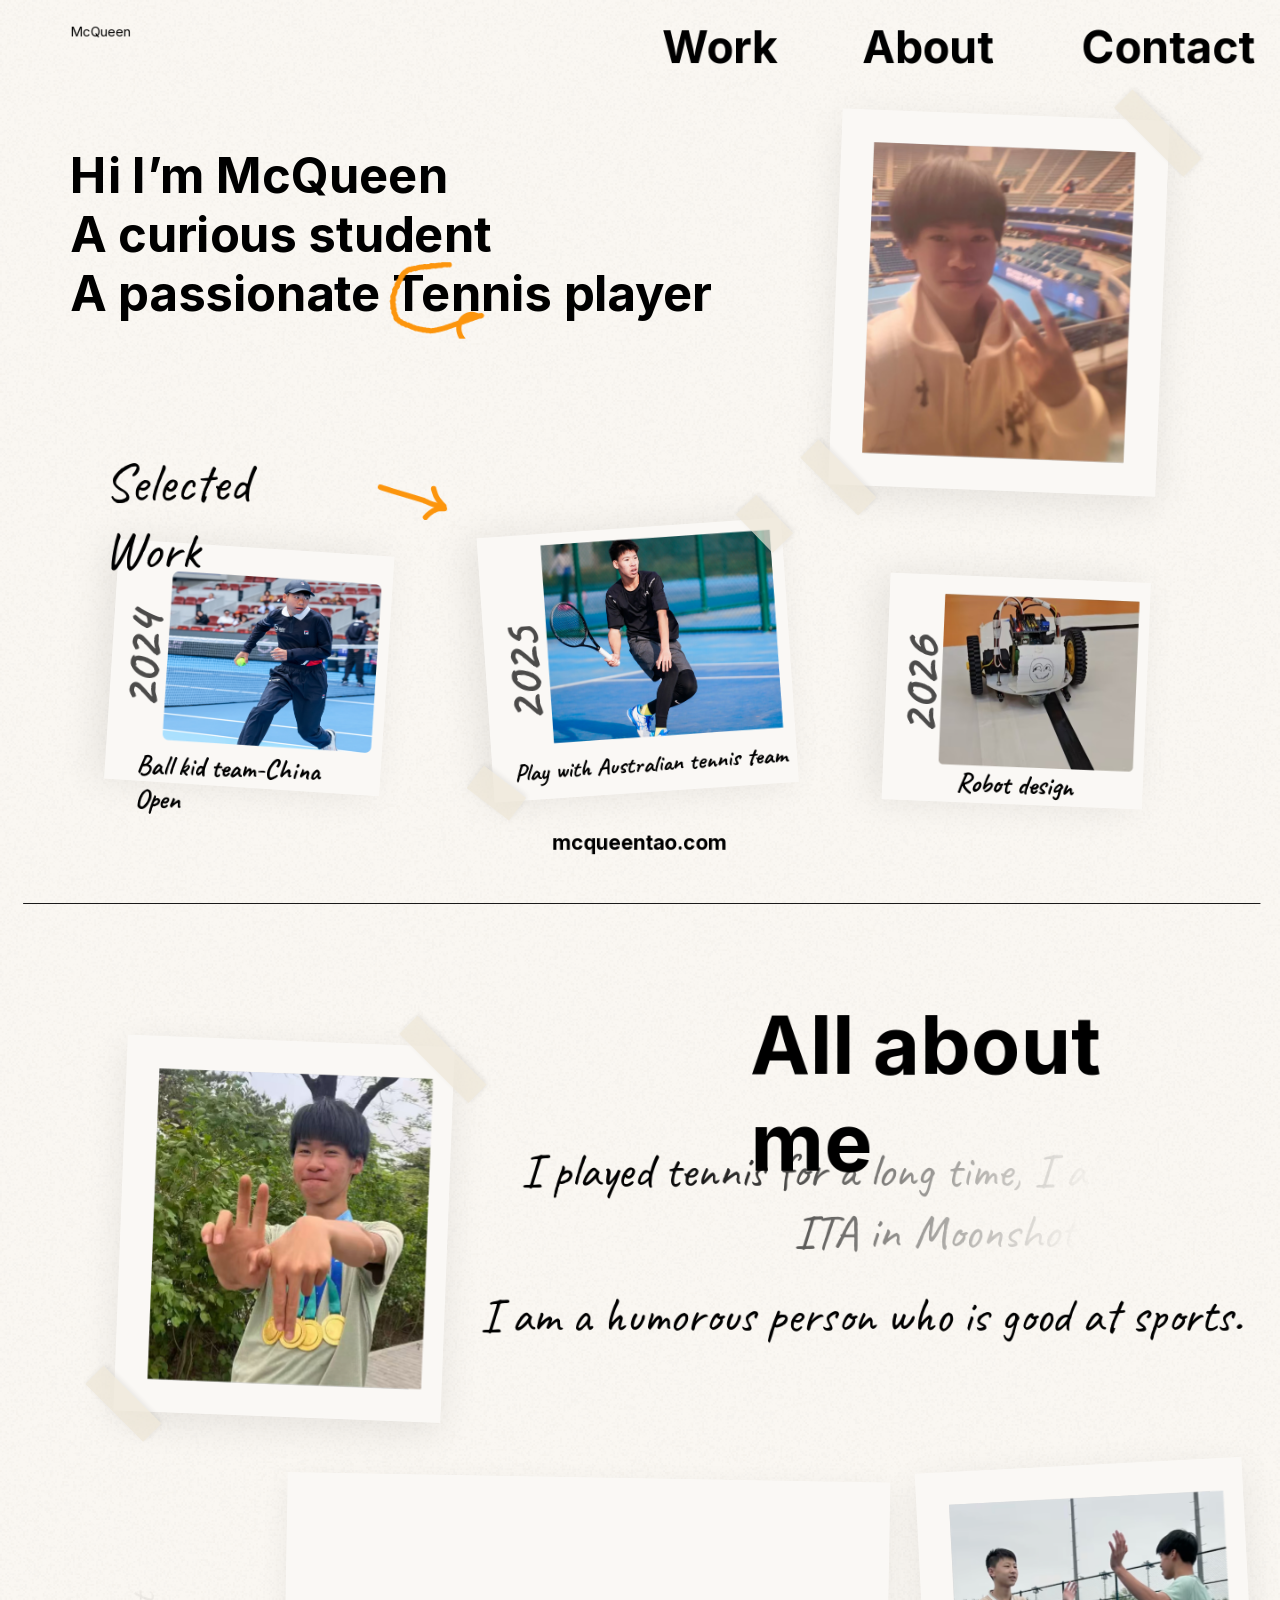
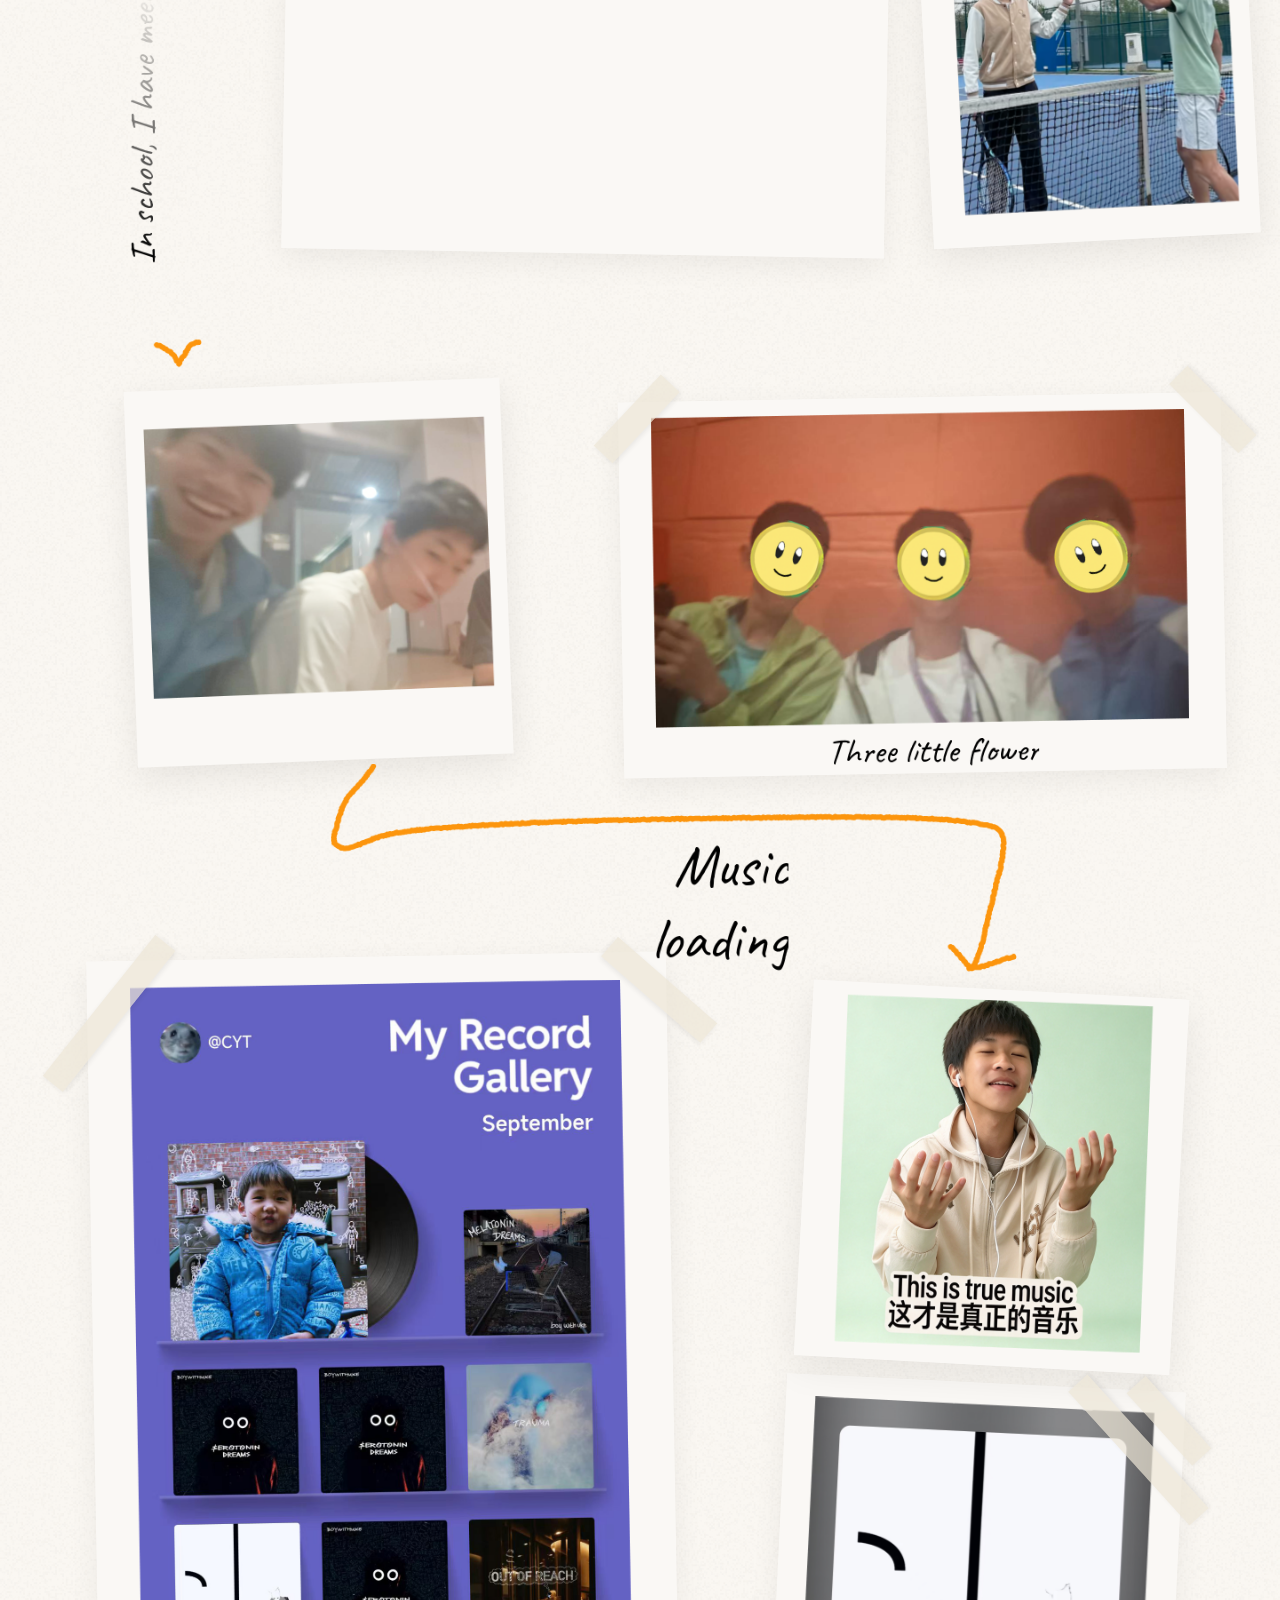
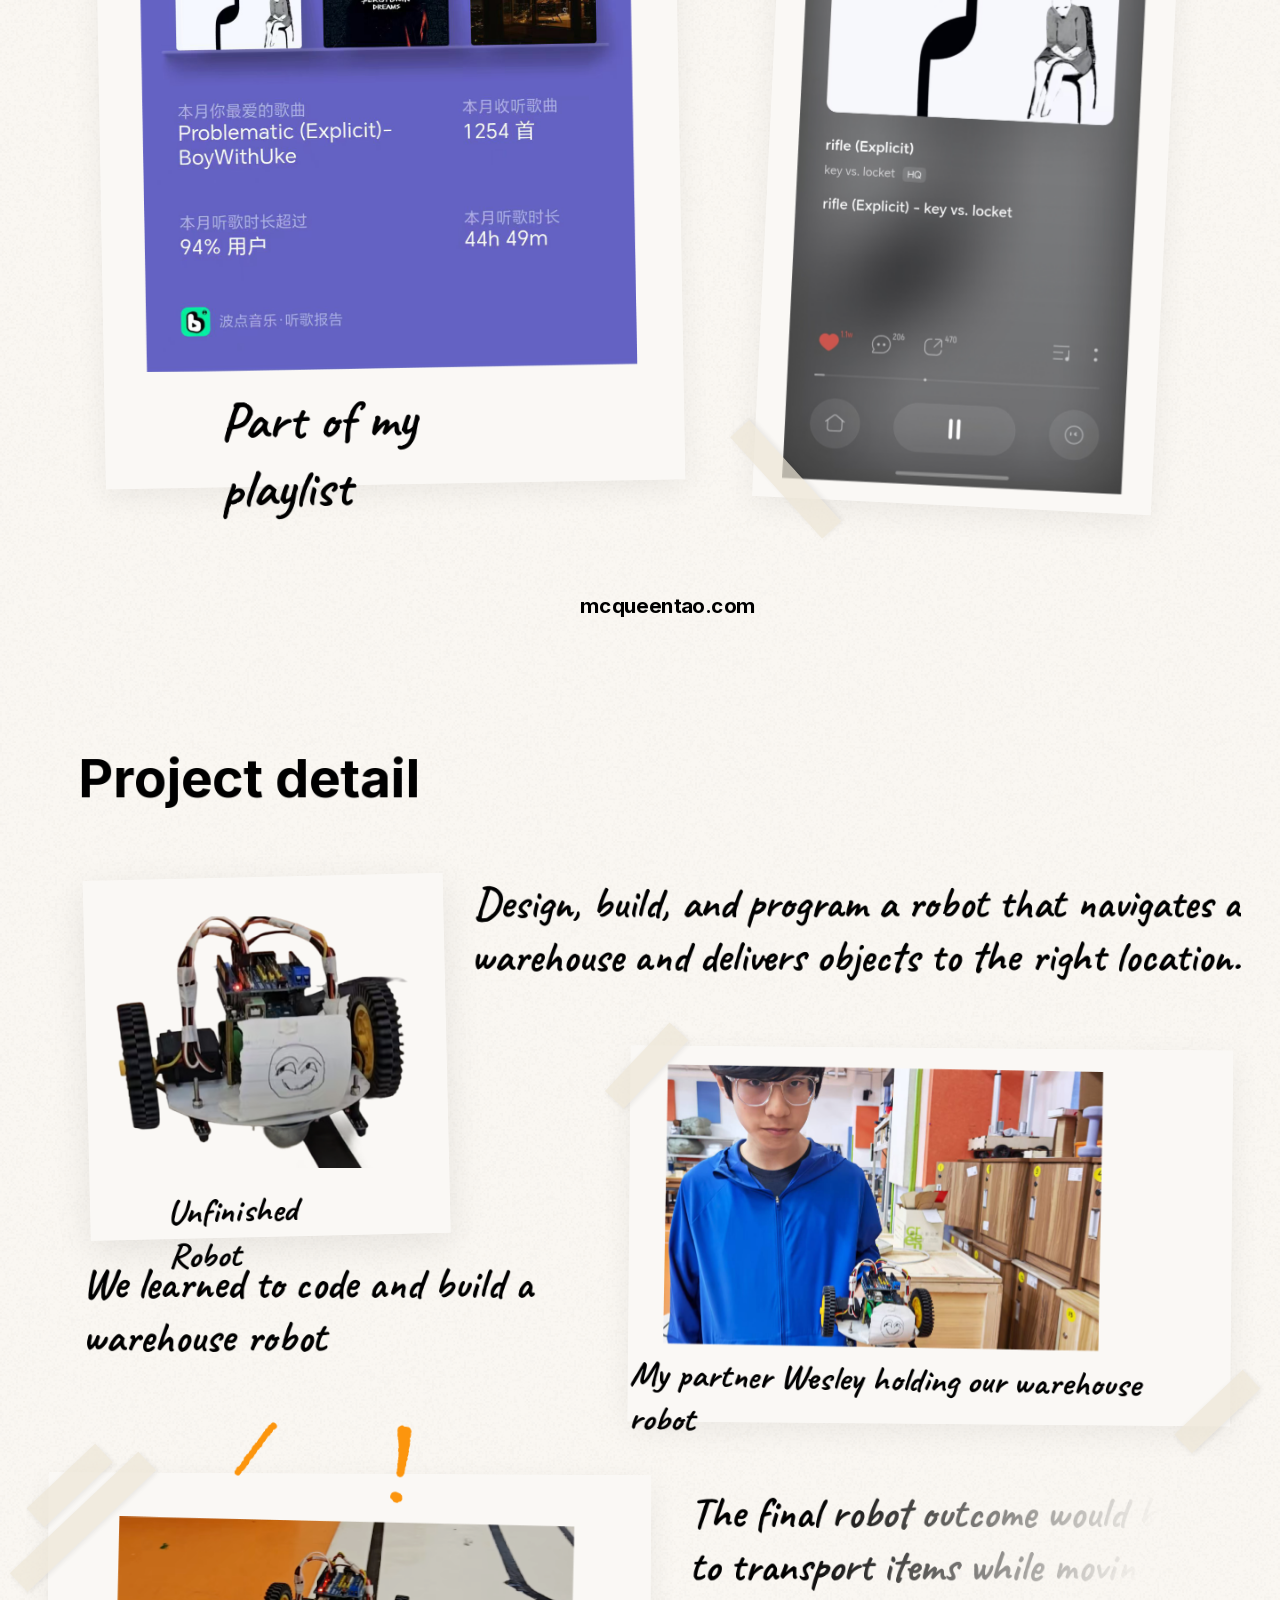
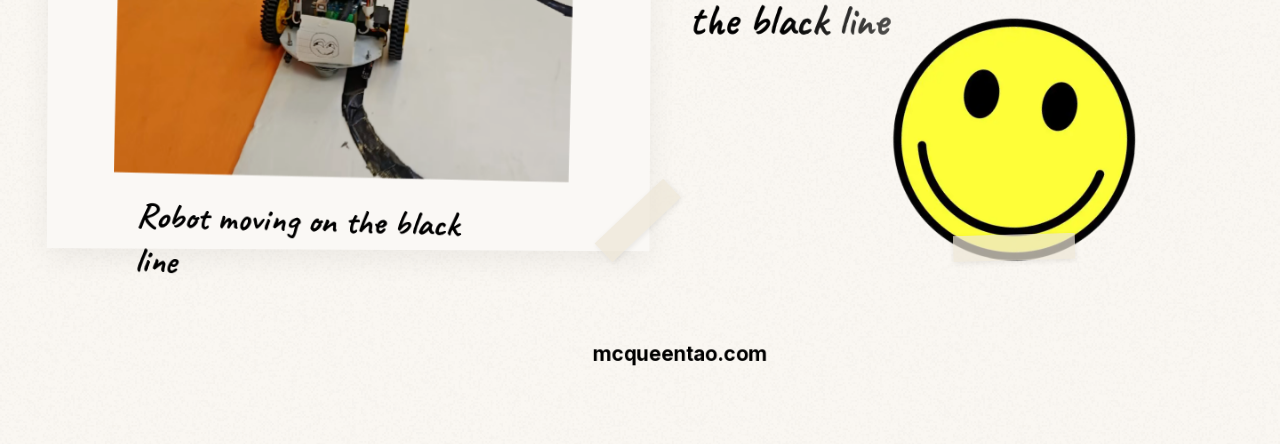
==== index.html @ 11e01006 "Add files via upload" ====
<!DOCTYPE html>
<html lang="en">
<head>
<meta charset="utf-8">
<meta name="viewport" content="width=device-width, initial-scale=1">
<title>McQueen Portfolio</title>
<link rel="stylesheet" href="assets/fonts/fonts.css">
<link rel="stylesheet" href="style.css">
</head>
<body>
<div class="page">
  <div class="e16-281"></div>
  <div class="e66-8">Design, build, and program a robot that navigates a warehouse and delivers objects to the right location.</div>
  <div class="e16-282"></div>
  <div class="e9-27"></div>
  <div class="e9-28"></div>
  <img class="e9-29" src="assets/n9-29.png" alt="">
  <div class="e9-31"></div>
  <div class="e9-32"></div>
  <div class="e16-242"></div>
  <div class="e16-297"></div>
  <div class="e16-260"></div>
  <img class="e16-244" src="assets/n16-244.png" alt="">
  <div class="e12-176"></div>
  <div class="e12-177"></div>
  <img class="e12-178" src="assets/n12-178.png" alt="">
  <img class="e16-263" src="assets/n16-263.png" alt="">
  <div class="e15-185"></div>
  <div class="e16-197"></div>
  <div class="e16-304"></div>
  <div class="e16-314"></div>
  <img class="e16-306" src="assets/n16-306.png" alt="">
  <div class="e16-225"></div>
  <img class="e16-227" src="assets/n16-227.png" alt="">
  <div class="e15-186"></div>
  <img class="e15-187" src="assets/n15-187.png" alt="">
  <div class="e12-179"></div>
  <div class="e12-180"></div>
  <div class="e16-234"></div>
  <div class="e16-236"></div>
  <div class="e9-36">Hi I’m McQueen<br>A curious student<br>A passionate Tennis player</div>
  <div class="e9-38">Work</div>
  <div class="e11-162">McQueen</div>
  <div class="e9-39">About</div>
  <div class="e9-40">Contact</div>
  <div class="e9-42">mcqueentao.com </div>
  <div class="e9-45"></div>
  <img class="e9-46" src="assets/n9-46.png" alt="">
  <div class="e11-57"></div>
  <div class="e11-60">2025</div>
  <div class="e11-144"></div>
  <img class="e11-145" src="assets/n11-145.png" alt="">
  <div class="e11-146">2024</div>
  <div class="e11-130"></div>
  <img class="e11-131" src="assets/n11-131.png" alt="">
  <div class="e11-134">2026</div>
  <div class="e11-164">Ball kid team-China Open</div>
  <div class="e11-167">Play with Australian tennis team</div>
  <div class="e11-165">Robot design</div>
  <div class="e11-54"></div>
  <svg class="e11-171" viewBox="0 0 197 88" fill="none" xmlns="http://www.w3.org/2000/svg" aria-hidden="true"><path d="M67.5866 2.80621L67.4866 2.81371L66.2857 2.50647L64.9944 2.92376L63.6746 2.63999L62.3706 2.7238L61.0741 2.91028L59.7696 2.97074L58.5116 3.64633L57.1986 3.59758L55.8757 3.4368L54.6083 3.86107L53.3033 3.8891L52.042 4.3873L50.7098 4.17714L49.3898 4.07168L48.1132 4.38598L46.7544 3.97616L45.5608 5.00928L44.2716 5.18863L42.9259 4.9215L41.6848 5.48882L40.328 5.15515L39.0069 5.12874L37.7624 5.64991L36.429 5.53376L35.1381 5.71079L33.8282 5.80009L32.5631 6.16231L31.2485 6.21543L30.0684 7.02077L28.8039 7.31755L27.4239 7.06284L26.1797 7.50053L24.8587 7.57686L23.7599 8.57946L22.3048 8.14268L21.0774 8.63076L19.8717 9.14491L18.8246 9.94536L17.9964 10.9578L16.6725 11.406L16.1179 12.6543L14.8138 13.2754L14.0789 14.3664L13.9818 15.854L12.4899 16.4744L12.0097 17.7077L12.0342 19.2025L11.4323 20.3485L10.2735 21.2244L9.82924 22.4603L9.49561 23.7429L8.39795 24.6718L7.78035 25.8256L8.19955 27.4404L7.44256 28.5303L6.48348 29.5339L5.72518 30.6254L5.19614 31.8208L5.42276 33.32L5.09701 34.5702L4.71162 35.7968L4.24152 37.0064L3.65883 38.2076L3.10261 39.439L3.34713 40.7957L3.32905 42.0996L3.5821 43.4114L2.50649 44.6751L2.97403 45.9894L2.95918 47.2953L3.61629 48.5561L3.1986 49.8933L3.69786 51.1414L3.14163 52.5436L4.3119 53.6591L4.46135 54.9442L4.34058 56.3061L4.30598 57.6732L5.22646 58.758L5.5432 60.0257L6.17129 61.1717L6.63808 62.383L6.52464 63.8928L7.24655 65.0517L8.8025 65.4889L9.49683 66.5929L10.3579 67.5974L11.6425 68.0183L12.7091 68.7437L13.6378 69.7663L14.9433 70.0733L16.2009 70.4546L17.3639 71.0305L18.4332 71.853L19.8308 71.8785L21.0045 72.2262L22.1495 72.9164L23.4703 73.2542L24.6034 73.9471L25.7575 74.5247L27.0694 74.7827L28.2291 75.3478L29.4143 75.9018L30.7193 75.9818L31.9887 76.2739L33.1645 76.6869L34.4078 76.7244L35.7044 77.0261L36.9475 77.3672L38.1248 77.6934L39.4371 77.5597L40.7838 77.9339L41.9946 78.2638L43.2917 78.1672L44.5481 78.3419L45.7339 78.7007L47.0239 78.5543L48.3202 78.4786L49.6118 78.3479L50.9034 78.2242L52.1564 77.7865L53.4255 77.6069L54.7169 77.3783L56.0034 77.0601L57.276 76.7322L58.5524 76.3904L59.8404 76.0842L61.1006 75.7501L62.3816 75.3489L63.6652 74.9373L64.9483 74.5196L66.2246 74.0907L67.4931 73.6557L68.7679 73.216L70.0423 72.7749L71.313 72.3317L72.5868 71.8883L73.8587 71.4435L75.1306 70.9987L76.4012 70.5535L77.6737 70.1088L78.946 69.6645L80.218 69.2198L81.4893 68.7752L82.7608 68.3303L84.0334 67.8853L85.3047 67.4399L86.5761 66.9946L87.8475 66.5489L89.1197 66.1029L90.3908 65.6571L91.6624 65.2113L92.9339 64.7656L94.2053 64.3202L95.4768 63.8743L96.7484 63.4287L98.02 62.9833L99.2915 62.5377L100.563 62.092L101.834 61.6464L103.106 61.2008L104.377 61.135L104.441 61.2025L103.745 61.5754L102.576 61.7538L101.337 61.625L100.108 61.4061L98.9132 60.9852L97.6898 60.5975L96.4843 60.2456L95.2573 59.9991L94.0404 59.8698L92.8202 59.8542L91.5903 59.9514L90.3685 60.1682L89.1581 60.4966L87.9682 60.9514L86.7978 61.5172L85.6606 62.2082L84.5654 63.018L83.5207 63.945L82.5444 64.9981L81.6415 66.1628L80.8266 67.4363L80.1143 68.8126L79.5224 70.286L79.0655 71.8439L78.7556 73.4803L78.6111 75.1878L78.642 76.9581L78.8628 78.7776L79.2754 80.6411L79.8974 82.5297L80.7322 84.4332L81.7892 86.3333L83.0713 88.2174L84.5796 90.0703L86.3165 91.8788L88.2768 93.6356L90.4608 95.3269L92.8618 96.9434L95.4754 98.475L98.2939 99.913L101.307 101.249L104.508 102.475L107.885 103.583L111.427 104.568L115.121 105.424L118.957 106.147L122.922 106.732L127.004 107.177L131.19 107.478L135.463 107.635L139.809 107.648L144.216 107.518L148.667 107.247L153.15 106.837L157.65 106.29L162.154 105.612L166.65 104.804L171.123 103.87L175.561 102.812L179.949 101.634L184.274 100.339L188.523 98.9304L192.684 97.4119L196.743 95.7875" stroke-width="6.01067" stroke-linecap="round" stroke-linejoin="round" stroke="#FC950D"/></svg>
  <div class="e11-172">Selected Work</div>
  <div class="e12-173">All about me</div>
  <div class="e16-295">Project detail</div>
  <svg class="e15-189" viewBox="0 0 113 511" fill="none" xmlns="http://www.w3.org/2000/svg" aria-hidden="true"><path d="M109.637 3.33869L109.537 3.34302L108.083 3.06165L106.526 3.38622L104.954 3.09441L103.396 3.39521L101.812 3.00535L100.29 4.16675L98.7267 3.98441L97.1407 3.46761L95.5858 3.75928L94.0015 3.49426L92.4894 4.36058L90.9308 4.47299L89.3252 3.90235L87.7517 3.72553L86.2273 4.37868L84.6572 4.39357L83.1148 4.68241L81.5788 5.10215L79.9786 4.69818L78.477 5.49299L76.9047 5.44209L75.2576 4.5654L73.7246 4.98903L72.2568 6.0455L70.6551 5.73317L69.1558 6.41734L67.5006 5.62768L65.9852 6.17196L64.371 5.84486L62.841 6.20281L61.3074 6.57574L59.6975 6.35579L58.1629 6.66103L56.6264 7.01935L55.0871 7.31869L53.5534 7.61171L51.9842 7.75015L50.5015 8.36084L48.8936 8.34703L47.417 8.9273L45.9237 9.40913L44.3186 9.51139L42.8737 10.1603L41.7277 11.5699L40.2414 12.0243L38.8645 12.7357L37.0583 12.5593L35.9224 13.7662L34.5608 14.514L33.4061 15.5838L31.8995 16.1283L30.9081 17.381L29.456 18.0609L28.3741 19.1819L27.2845 20.2896L25.6781 20.9807L25.3391 22.7165L23.7771 23.5389L23.6508 25.3215L22.447 26.4318L21.7323 27.8336L21.8743 29.6212L20.9965 30.9264L19.5473 32.0367L20.0461 33.8855L18.926 35.1489L19.1794 36.8717L17.6502 38.0288L17.5615 39.6375L17.1421 41.1431L16.8498 42.6935L16.1835 44.1233L16.4419 45.8288L15.2834 47.1148L14.5124 48.5319L14.0492 50.0309L14.5181 51.7577L14.3203 53.3189L13.5937 54.7503L12.6311 56.1346L13.3997 57.899L12.2809 59.2661L12.1646 60.832L12.22 62.4311L11.9992 63.9775L11.6692 65.5031L11.429 67.041L10.7792 68.53L10.3529 70.0546L11.0363 71.7124L9.74444 73.1374L10.8718 74.8248L10.2164 76.3296L9.3597 77.8251L9.81984 79.4339L9.14223 80.9514L9.03114 82.513L9.03968 84.0816L9.61403 85.6827L9.41957 87.2361L8.77166 88.7645L9.57684 90.3757L8.41399 91.8734L8.67822 93.4537L9.40421 95.0699L8.91173 96.6033L8.94135 98.1767L9.04379 99.7637L8.61326 101.297L8.53981 102.859L8.24242 104.398L7.8022 105.92L7.14971 107.42L7.84055 109.067L7.49311 110.6L7.12968 112.132L6.51061 113.64L6.3802 115.198L6.55586 116.784L5.9443 118.299L6.20355 119.892L6.29724 121.468L6.57272 123.057L5.37181 124.53L5.49487 126.108L6.11829 127.72L6.02519 129.278L5.79168 130.828L5.86564 132.399L5.7141 133.954L4.85496 135.467L4.98949 137.041L5.34471 138.627L5.49493 140.2L5.43318 141.76L4.86545 143.294L4.45467 144.837L4.61162 146.411L4.40412 147.964L3.79792 149.494L4.41083 151.089L4.38347 152.65L3.79117 154.201L4.52047 155.776L3.74071 157.327L4.58148 158.899L4.33769 160.463L3.92164 162.016L4.34718 163.589L4.07759 165.143L4.57766 166.709L3.6209 168.265L4.1702 169.835L3.86539 171.397L4.31091 172.964L3.60387 174.518L3.64565 176.079L3.92349 177.642L4.41141 179.209L4.40954 180.774L3.57275 182.333L4.24021 183.902L4.14608 185.46L4.23079 187.025L3.37279 188.584L3.56332 190.146L4.18995 191.714L3.58816 193.274L3.38846 194.834L3.68823 196.398L3.71524 197.964L3.24601 199.522L4.13623 201.092L4.10768 202.657L3.35773 204.212L3.47246 205.776L3.17214 207.339L3.99788 208.907L3.38745 210.466L3.93368 212.033L3.72075 213.594L3.49525 215.156L3.16405 216.717L3.00533 218.279L3.08812 219.842L3.95174 221.411L4.20022 222.974L3.87212 224.536L3.10643 226.097L3.03324 227.657L3.8782 229.225L3.22056 230.787L4.18709 232.349L4.18954 233.915L3.36259 235.476L3.76753 237.038L3.63483 238.604L3.16169 240.166L3.52083 241.727L3.44532 243.294L3.75197 244.854L3.40504 246.414L3.7969 247.98L3.5377 249.546L3.12152 251.111L3.22286 252.668L3.25641 254.237L3.7515 255.795L4.08347 257.352L4.37664 258.907L3.36881 260.491L3.91052 262.04L4.42339 263.588L3.36258 265.182L3.64083 266.737L4.37677 268.275L3.8745 269.857L3.49199 271.437L4.661 272.951L3.99162 274.544L4.83566 276.069L4.21176 277.663L5.0228 279.188L4.03646 280.801L5.06689 282.315L4.99642 283.882L4.47933 285.471L4.65522 287.027L4.2724 288.61L5.29524 290.128L4.97658 291.704L4.93002 293.267L5.52157 294.804L4.72524 296.4L4.89781 297.959L5.53105 299.503L5.40071 301.064L5.64308 302.617L6.05706 304.174L6.08581 305.733L5.79735 307.303L5.79055 308.876L5.42555 310.444L6.42993 311.978L5.47612 313.575L5.6163 315.128L6.05616 316.687L6.46157 318.232L6.23867 319.806L6.68138 321.356L5.55926 322.949L5.7525 324.508L6.45059 326.052L6.19448 327.625L6.54351 329.177L6.7414 330.739L5.84525 332.321L6.96225 333.861L6.32153 335.437L7.01976 336.987L6.81202 338.553L5.98032 340.138L6.29288 341.692L6.12918 343.261L6.61935 344.811L7.03228 346.366L6.18262 347.949L6.22689 349.511L6.90331 351.059L7.20743 352.616L7.31287 354.177L6.81715 355.751L7.08576 357.309L6.40873 358.888L6.81159 360.442L7.40876 361.992L7.63453 363.55L6.53577 365.139L6.79727 366.696L7.51618 368.244L7.5033 369.805L7.68235 371.367L7.61243 372.929L7.72409 374.493L7.22885 376.065L7.05145 377.637L7.66668 379.181L7.37902 380.756L7.41279 382.314L7.28016 383.886L7.17694 385.448L7.38185 387.01L8.28996 388.547L7.15695 390.143L7.19686 391.706L7.29052 393.266L7.82723 394.817L7.89037 396.372L7.63094 397.952L8.10946 399.494L8.31224 401.056L7.80227 402.646L8.07619 404.198L8.66607 405.726L7.85125 407.342L8.54369 408.861L8.76844 410.421L8.52977 411.992L8.33864 413.575L8.31391 415.136L8.42746 416.699L9.17233 418.221L8.62745 419.814L8.90313 421.369L9.42841 422.891L9.39884 424.471L10.0127 425.996L10.0873 427.554L9.53786 429.158L9.24604 430.737L10.1657 432.244L9.33026 433.866L10.1986 435.379L9.92276 436.955L10.0827 438.511L9.85978 440.094L10.1489 441.643L9.99537 443.217L9.97035 444.782L10.7609 446.3L10.376 447.886L11.4283 449.391L11.4947 450.954L11.4026 452.525L11.3943 454.092L11.2032 455.666L10.613 457.255L11.1001 458.796L11.0902 460.357L11.3839 461.912L11.5905 463.47L11.7506 465.03L11.3696 466.595L11.0848 468.163L11.7139 469.717L11.7595 471.281L11.192 472.849L11.1915 474.411L11.6909 475.971L11.3677 477.537L11.3393 479.099L11.3497 480.661L11.2939 482.225L11.8029 483.784L11.4187 485.351L11.8873 486.911L11.6211 488.475L11.7186 490.037L11.2418 491.603L11.3078 493.165L11.5725 494.726L12.2729 496.284L11.7149 497.851L11.9784 499.412L11.6537 500.977L11.7901 502.539L11.9239 504.101L11.5825 505.666L12.3124 507.224L11.8114 507.994" stroke-width="6.01067" stroke-linecap="round" stroke-linejoin="round" stroke="#FC950D"/></svg>
  <svg class="e15-190" viewBox="0 0 29 25" fill="none" xmlns="http://www.w3.org/2000/svg" aria-hidden="true"><path d="M25.9823 21.5628L25.9097 21.4931L25.4676 20.0797L24.9477 18.5924L24.0259 17.2969L23.5012 15.7209L22.3253 14.6281L20.9972 13.7137L19.8316 12.6658L19.2242 10.9871L17.5937 10.4786L16.0309 9.9988L14.7862 9.0318L13.7323 7.78242L12.0275 7.58637L10.9798 6.26747L9.47774 5.7735L8.17998 4.84225L6.88999 3.85088L5.22081 3.78547L3.59821 3.68593L3.01774 3.01769" stroke-width="6.03538" stroke-linecap="round" stroke-linejoin="round" stroke="#FC950D"/></svg>
  <svg class="e15-191" viewBox="0 0 29 32" fill="none" xmlns="http://www.w3.org/2000/svg" aria-hidden="true"><path d="M3.02905 28.3842L3.0821 28.2983L4.08174 27.1545L4.20045 25.4506L4.57217 23.8463L5.97552 22.8323L6.3869 21.2193L7.4743 20.0485L8.8912 19.1017L9.74511 17.7831L10.7465 16.5548L10.609 14.5794L12.1607 13.7037L12.4509 12.0294L13.8505 11.0447L13.9441 9.23595L15.0019 8.00962L16.1548 6.86493L17.2421 5.66678L18.844 5.13574L20.3291 4.74243L21.6969 4.01018L23.0693 3.02872L24.6848 3.30311L25.9714 3.20869L25.9697 3.08285" stroke-width="6.05726" stroke-linecap="round" stroke-linejoin="round" stroke="#FC950D"/></svg>
  <div class="e15-193">In school, I have meet a lot of friends</div>
  <img class="e16-194" src="assets/n16-194.png" alt="">
  <img class="e16-199" src="assets/n16-199.png" alt="">
  <img class="e16-202" src="assets/n16-202.png" alt="">
  <div class="e16-220"><i></i></div>
  <div class="e16-252"><i></i></div>
  <div class="e16-221"><i></i></div>
  <div class="e16-249"><i></i></div>
  <img class="e16-229" src="assets/n16-229.png" alt="">
  <img class="e16-230" src="assets/n16-230.png" alt="">
  <img class="e16-232" src="assets/n16-232.png" alt="">
  <svg class="e16-257" viewBox="0 0 762 234" fill="none" xmlns="http://www.w3.org/2000/svg" aria-hidden="true"><path d="M48.0087 3.00273L47.9475 3.0819L47.2703 4.3759L46.4071 5.68253L45.6896 7.09509L44.7595 8.3601L43.2189 9.14898L42.6423 10.6812L41.3368 11.6389L41.0708 13.414L39.4896 14.1547L39.1383 15.8763L37.8207 16.8226L36.878 18.0707L36.1891 19.5287L34.6878 20.3135L33.7846 21.5937L32.9139 22.9028L31.5213 23.7673L30.5206 24.9647L29.894 26.4883L28.6333 27.4609L27.4246 28.4762L26.4022 29.6555L25.3125 30.7742L24.7424 32.3675L23.1111 32.9886L22.1824 34.2551L21.2689 35.5393L19.9542 36.4918L19.2702 37.9454L18.379 39.2316L17.3011 40.4025L17.3619 42.2574L16.0917 43.3223L15.5389 44.7907L14.6608 46.0945L14.0582 47.5342L13.3721 48.9369L12.2305 50.1609L12.6148 51.9878L11.2062 53.1309L11.4012 54.857L11.234 56.442L10.0968 57.7114L9.51061 59.1654L9.05477 60.6605L8.45042 62.1128L8.65246 63.7935L8.30601 65.3158L7.2584 66.6485L6.90715 68.1716L6.99324 69.8101L6.83509 71.3831L6.30946 72.8592L5.88019 74.3615L4.8952 75.7132L4.28119 77.1622L4.5962 78.8713L3.59242 80.2072L3.69082 81.8382L3.00248 83.3286L3.76216 84.8971L3.10736 86.5079L4.17606 87.8643L3.66307 89.7296L5.22584 90.666L6.28426 91.7585L7.58613 92.551L8.84571 93.3476L10.2239 93.9144L11.4379 95.1725L13.077 94.8993L14.5711 95.6269L16.1535 95.6953L17.7215 95.485L19.2979 95.4L20.8847 95.3087L22.2808 94.3511L23.837 94.146L25.3482 93.7488L26.8243 93.2343L28.1997 92.4303L29.8011 92.2773L31.0262 91.0905L32.8812 91.5762L34.1465 90.5241L35.4147 89.4946L36.9489 89.125L38.561 88.9391L39.8616 87.996L41.3744 87.5705L42.9147 87.2126L44.3127 86.5052L45.946 86.3925L46.9724 84.7259L48.712 84.9009L50.0023 83.8839L51.4637 83.3217L53.2644 83.7788L54.4477 82.3635L55.9768 82.0037L57.4317 81.4078L59.1727 81.8632L60.5118 80.8229L62.203 81.1597L63.4814 79.8098L65.2392 80.4634L66.5253 79.0891L68.1926 79.4124L69.7392 79.1632L71.2432 78.773L72.7356 78.2559L74.184 77.4613L75.9062 78.3009L77.4458 78.0001L79.0006 77.9283L80.5102 77.4671L82.0804 77.453L83.5492 76.713L85.1649 77.0028L86.6578 76.4298L88.229 76.3908L89.7873 76.3226L91.2262 75.1869L92.8643 75.761L94.377 75.289L95.9965 75.6483L97.4203 74.4003L99.1134 75.4149L100.551 74.2957L102.205 75.1257L103.716 74.4935L105.298 74.7859L106.809 73.9463L108.364 73.999L109.921 73.8982L111.478 73.5118L112.972 72.9367L114.55 73.0327L116.152 73.2399L117.658 72.774L119.209 72.54L120.806 72.6293L122.344 72.6059L123.958 73.2693L125.509 72.7472L127.011 72.1518L128.564 72.0945L130.151 72.1777L131.758 72.7428L133.238 71.7924L134.843 72.332L136.381 71.5433L137.917 71.4194L139.495 71.7914L141.042 71.3816L142.633 71.4108L144.123 70.6822L145.744 71.691L147.279 71.0314L148.903 71.6218L150.417 71.2556L151.951 70.9191L153.524 70.9092L155.092 70.506L156.613 70.2157L158.209 70.9688L159.703 69.7162L161.322 70.2759L162.864 69.9389L164.42 70.1549L165.998 70.4846L167.524 69.618L169.129 69.833L170.626 69.1176L172.167 68.9857L173.79 70.0178L175.329 69.3137L176.947 69.8296L178.441 69.1003L179.974 68.7958L181.546 68.9231L183.117 68.7831L184.749 69.503L186.256 69.0103L187.807 69.0525L189.381 69.2795L190.911 68.4692L192.471 67.9328L194.08 68.9839L195.596 68.4476L197.114 67.6151L198.737 68.5108L200.316 68.2459L201.863 68.4596L203.362 67.4264L204.974 68.4084L206.527 67.9004L208.104 67.7594L209.637 67.607L211.184 67.5003L212.774 68.1017L214.345 67.9978L215.876 66.7312L217.447 67.4312L219.004 67.5643L220.567 67.63L222.118 67.1345L223.71 67.3892L225.233 66.6016L226.771 66.3398L228.328 66.3107L229.886 66.0772L231.471 66.3284L233.046 66.3305L234.622 67.1128L236.142 66.2356L237.713 66.488L239.288 66.6318L240.848 66.1553L242.426 66.6269L243.97 66.503L245.52 66.3134L247.067 65.8501L248.644 66.039L250.218 65.9268L251.766 65.7352L253.314 65.6147L254.873 65.6653L256.439 65.7155L258.01 65.7398L259.573 65.3661L261.155 66.2182L262.668 64.9726L264.258 65.9571L265.806 65.4675L267.356 64.8773L268.934 65.0056L270.492 65.0341L272.039 64.836L273.619 65.5566L275.174 65.2982L276.753 65.6896L278.3 64.8399L279.853 64.5495L281.424 65.1543L282.979 65.0643L284.522 64.4143L286.101 64.8903L287.651 64.2073L289.237 64.8309L290.784 64.6036L292.337 64.4519L293.906 64.757L295.458 64.3499L297.041 64.9261L298.587 64.0378L300.173 65.1178L301.697 63.8878L303.27 64.3981L304.828 64.2371L306.383 63.8535L307.948 63.7553L309.51 63.6673L311.079 64.1567L312.624 63.6215L314.192 63.8882L315.747 63.5844L317.318 63.817L318.879 63.5123L320.443 63.753L322.001 63.732L323.554 63.4271L325.137 64.3258L326.687 63.7601L328.259 64.0549L329.818 63.786L331.362 63.1859L332.932 63.6063L334.49 63.4899L336.043 63.1082L337.632 64.219L339.194 64.0805L340.741 63.4165L342.311 63.8754L343.872 63.9304L345.414 63.0408L346.989 63.5876L348.556 63.7713L350.103 63.0085L351.661 62.8842L353.218 62.6716L354.792 63.3107L356.36 63.5827L357.916 63.3069L359.486 63.6576L361.031 62.8035L362.586 62.4911L364.153 62.7588L365.713 62.6702L367.272 62.5218L368.851 63.3749L370.403 62.9238L371.963 62.8132L373.516 62.3367L375.079 62.3521L376.651 62.9099L378.216 63.0715L379.769 62.6794L381.338 63.0982L382.9 63.0461L384.452 62.4605L386.009 62.1836L387.586 63.007L389.126 61.8682L390.691 62.1157L392.245 61.8183L393.831 62.9941L395.372 61.7412L396.941 62.0823L398.516 62.8586L400.063 62.0939L401.634 62.7907L403.189 62.4587L404.743 61.7899L406.307 61.8046L407.883 62.5989L409.434 62.0202L410.991 61.9216L412.55 61.9938L414.113 61.8988L415.676 61.7492L417.252 62.4647L418.812 62.3705L420.363 61.8275L421.924 62.1022L423.481 62.0392L425.044 61.7553L426.608 61.6196L428.183 62.3646L429.736 61.9099L431.29 61.6236L432.852 62.1097L434.404 61.2833L435.981 61.8445L437.548 61.9976L439.109 61.9268L440.666 61.8182L442.209 61.0373L443.782 62.1083L445.339 61.2077L446.921 62.1929L448.47 61.2737L450.036 61.7077L451.597 62.082L453.14 61.4738L454.7 60.7877L456.28 61.5123L457.842 61.3444L459.398 61.0254L460.952 60.8861L462.516 61.752L464.066 60.6356L465.637 60.6808L467.208 61.0156L468.779 61.7053L470.323 60.8193L471.872 60.7307L473.45 61.7456L475.022 61.7243L476.586 61.4802L478.144 61.2742L479.696 61.0086L481.246 61.072L482.807 60.8361L484.392 61.6441L485.959 61.617L487.503 60.4038L489.064 60.8899L490.617 61.3706L492.178 60.7234L493.75 60.5809L495.321 60.9316L496.886 61.3945L498.43 60.825L499.969 60.507L501.558 61.0456L503.124 60.5103L504.697 61.2879L506.238 60.1557L507.795 61.0499L509.353 60.9125L510.922 60.161L512.496 60.6797L514.059 61.083L515.601 60.4275L517.151 60.8629L518.735 61.1403L520.3 60.5087L521.863 60.7438L523.413 60.622L524.951 60.2912L526.535 60.7289L528.101 59.9976L529.668 60.5232L531.217 60.2855L532.759 60.3911L534.343 60.9094L535.913 60.6286L537.471 60.2429L539.024 60.6613L540.567 60.4335L542.145 59.838L543.717 60.3055L545.274 60.0272L546.826 60.9458L548.379 59.9517L549.958 60.3523L551.522 59.879L553.075 59.9424L554.619 60.5462L556.196 60.1193L557.766 59.7876L559.327 60.3952L560.871 59.8674L562.434 59.9258L564.011 60.4133L565.574 60.9463L567.122 60.6947L568.676 59.7086L570.254 60.7257L571.818 60.3374L573.368 60.4133L574.92 60.2879L576.499 60.0726L578.063 60.189L579.612 59.8029L581.166 60.83L582.745 60.0902L584.306 60.3526L585.852 60.3295L587.416 60.7549L588.988 60.805L590.544 60.876L592.089 59.9263L593.673 59.7877L595.239 59.7945L596.787 59.871L598.344 60.4882L599.917 60.5292L601.478 59.8843L603.018 60.5941L604.598 60.5832L606.163 60.1648L607.696 60.9685L609.281 60.4291L610.849 60.0612L612.39 60.2785L613.968 60.1754L615.527 60.5714L617.074 60.2719L618.651 60.3107L620.218 60.0431L621.742 61.1719L623.322 61.317L624.882 61.0839L626.447 60.4095L628.018 60.6513L629.574 60.2545L631.135 60.7138L632.689 61.1664L634.25 60.5488L635.817 61.0029L637.373 60.5964L638.939 60.9655L640.499 60.8255L642.047 61.4306L643.627 60.7673L645.17 61.2749L646.748 60.9468L648.278 61.7508L649.879 60.6811L651.425 60.9329L652.991 61.0796L654.535 61.507L656.115 60.985L657.663 61.4953L659.233 60.9815L660.765 62.2084L662.326 61.9304L663.91 61.4631L665.466 61.5475L667.004 62.2701L668.559 62.2364L670.135 62.1143L671.689 62.1322L673.238 62.5561L674.809 62.3304L676.353 62.674L677.974 61.6514L679.466 62.8075L681.047 62.6401L682.599 62.7084L684.162 62.8381L685.727 62.7602L687.255 63.3539L688.866 62.6588L690.377 63.4269L691.939 63.4573L693.559 62.773L695.122 62.8474L696.597 63.9242L698.207 63.4373L699.721 64.032L701.264 64.2818L702.811 64.5084L704.332 64.9381L706.02 63.8537L707.543 64.2472L709.071 64.6958L710.586 65.1255L712.168 65.1021L713.753 65.0011L715.297 65.2397L716.772 66.0149L718.253 66.6393L719.901 66.1709L721.359 66.9786L723.011 66.4601L724.627 66.2935L726.131 66.7802L727.708 66.7976L729.232 67.2025L730.712 67.8085L732.153 68.5756L733.73 68.6373L735.26 68.9604L736.817 69.1442L738.389 69.2539L739.987 69.2533L741.451 69.8794L742.916 70.4841L744.548 70.4024L745.897 71.4401L747.552 71.2921L749.04 71.8713L750.472 72.5574L751.603 73.7136L752.863 74.5819L753.986 75.6327L755.018 76.7875L755.81 78.122L756.792 79.3909L756.8 81.0555L757.507 82.4703L758.241 83.9119L758.447 85.4737L758.421 87.0621L758.857 88.6107L758.997 90.1748L758.098 91.7503L757.999 93.3032L758.706 94.8863L758.536 96.4499L757.804 97.9529L757.47 99.4797L758.08 101.125L757.099 102.564L757.437 104.191L757.676 105.811L756.63 107.22L756.775 108.832L756.645 110.399L755.485 111.759L755.485 113.352L755.056 114.854L755.693 116.597L755.341 118.123L754.896 119.624L754.412 121.12L753.134 122.41L753.895 124.214L753.005 125.601L752.118 126.984L752.228 128.63L751.107 129.948L750.957 131.525L751.272 133.223L750.203 134.558L749.55 136.001L749.969 137.723L749.392 139.195L749.536 140.805L748.847 142.252L747.799 143.616L748.331 145.337L747.956 146.854L747.578 148.37L746.468 149.715L746.286 151.275L746.648 152.964L746.078 154.433L745.864 155.987L745.712 157.557L745 158.992L744.731 160.533L743.51 161.845L743.772 163.515L743.405 165.032L742.611 166.446L742.292 167.975L742.415 169.612L741.504 170.997L740.97 172.474L741.594 174.234L740.461 175.565L740.32 177.137L740.12 178.695L739.611 180.178L739.993 181.877L738.442 183.108L738.502 184.729L737.671 186.135L737.654 187.738L737.527 189.313L737.088 190.814L737.135 192.429L736.737 193.942L736.238 195.429L735.986 196.976L735.893 198.566L735.505 200.081L735.098 201.592L734.092 202.937L733.189 204.303L733.444 206.003L733.242 207.575L732.301 208.922L732.243 210.542L731.389 211.909L731.005 213.427L730.325 214.844L729.628 216.249L729.348 217.81L728.874 219.303L727.909 220.601L728.086 222.357L726.941 223.575L726.29 224.988L726.23 226.708L724.545 227.588L723.889 228.986L723.124 230.322L721.814 230.295L720.661 229.199L719.275 228.424L718.293 227.161L716.817 226.447L715.949 225.092L715.334 223.526L713.88 222.748L713.097 221.362L712.295 220.005L710.602 219.378L710.031 217.833L708.924 216.718L708.345 215.143L706.523 214.698L705.572 213.458L704.981 211.834L703.739 210.869L702.482 209.921L701.636 208.544L700.554 207.417L698.924 206.868L698.796 206.564" stroke-width="6.00496" stroke-linecap="round" stroke-linejoin="round" stroke="#FC950D"/></svg>
  <svg class="e16-258" viewBox="0 0 57 20" fill="none" xmlns="http://www.w3.org/2000/svg" aria-hidden="true"><path d="M3.01583 16.8456L3.11411 16.8246L4.51969 16.2499L6.14709 16.6275L7.6381 15.9733L9.16217 15.5819L10.7083 15.3293L12.3047 15.399L13.9093 15.4928L15.517 15.5848L16.8244 14.22L18.3472 13.8579L20.1576 14.4724L21.5071 13.4999L22.948 12.8491L24.672 13.1033L25.7929 11.4574L27.4139 11.378L29.0734 11.3981L30.5429 10.8433L31.8966 9.95511L33.5763 10.0093L34.7539 8.63027L36.5221 8.92346L38.0127 8.43155L39.4088 7.67845L40.7706 6.8335L42.2143 6.19287L43.7714 5.92385L45.2059 5.23409L46.6205 4.47091L48.4624 5.22526L49.9885 4.84969L51.4666 4.29976L52.9728 3.84812L53.9848 3.63456L53.7914 3.01596" stroke-width="6.03044" stroke-linecap="round" stroke-linejoin="round" stroke="#FC950D"/></svg>
  <div class="e16-259">Music loading</div>
  <img class="e16-265" src="assets/n16-265.png" alt="">
  <img class="e16-272" src="assets/n16-272.png" alt="">
  <div class="e16-274">Three little flower</div>
  <div class="e16-275"></div>
  <div class="e16-277"></div>
  <div class="e16-287"></div>
  <div class="e16-289"></div>
  <div class="e16-224">Logician</div>
  <div class="e16-286">Part of my playlist</div>
  <div class="e16-293">mcqueentao.com </div>
  <div class="e16-341">mcqueentao.com </div>
  <img class="e16-296" src="assets/n16-296.png" alt="">
  <div class="e16-299">Unfinished Robot</div>
  <div class="e16-309">My partner Wesley holding our warehouse robot</div>
  <div class="e16-279"></div>
  <div class="e16-310"></div>
  <div class="e16-312"></div>
  <div class="e16-332"></div>
  <div class="e16-330"></div>
  <div class="e16-328"></div>
  <svg class="e16-317" viewBox="0 0 60 144" fill="none" xmlns="http://www.w3.org/2000/svg" aria-hidden="true"><path d="M56.2046 3.50059L56.1961 3.60025L56.4994 5.33957L56.2438 7.14611L55.1766 8.88933L55.7434 10.7596L54.9053 12.5181L55.8785 14.4271L54.7591 16.1606L54.3774 17.9502L55.4756 19.8735L55.3849 21.6959L53.8492 23.3897L53.878 25.2208L53.9059 27.0509L53.6205 28.8515L53.1896 30.6378L54.4418 32.5793L53.4427 34.3131L53.5451 36.1503L53.3472 37.9612L53.6377 39.8209L53.1406 41.6042L53.1788 43.4444L52.9873 45.2588L53.0427 47.1036L51.4626 48.7379L52.072 50.6562L51.2584 52.3789L51.425 54.2427L50.3833 55.9252L50.8946 57.8453L49.8427 59.5235L49.7151 61.3461L50.214 63.2654L49.741 65.0336L48.9768 66.761L48.9942 68.6036L49.0325 70.4465L49.2027 72.3001L48.6356 74.0614L48.2303 75.8553L47.5401 77.6083L48.3707 79.5245L47.1713 81.2316L47.0174 83.0494L47.8473 84.963L47.0336 86.711L46.8554 88.5214L46.5345 90.3187L47.0914 92.1946L45.6604 93.8971L45.9985 95.754L45.6734 97.5559L46.3748 99.4386L46.5251 101.276L46.0878 103.067L46.2829 104.901L45.8842 106.698L45.4646 108.496L45.1295 110.296L45.4672 112.139L45.6137 113.974L44.8796 115.751L45.346 117.618L44.1558 119.321L44.7673 121.248L44.0284 122.981L43.9213 124.805L43.9514 126.648L42.7138 128.305L43.4376 130.258L41.9084 131.854L42.0794 133.723L42.4138 135.644L42.0022 137.431L41.469 139.191L40.3825 139.99L38.5472 139.466L37.3858 137.929L35.3948 137.581L34.225 136.085L33.0566 134.619L31.2002 134.036L30.3759 132.149L28.5601 131.502L27.3016 130.166L25.6242 129.332L24.6279 127.692L23.1782 126.588L22.1459 125.004L20.6805 123.917L19.388 122.634L17.1211 122.442L16.2625 120.669L15.1122 119.231L13.5756 118.213L12.0858 117.143L10.9409 115.697L9.44832 114.636L8.52772 112.909L6.81469 112.117L4.82612 111.803L3.75958 110.13L3.50147 110.018" stroke-width="7.00118" stroke-linecap="round" stroke-linejoin="round" stroke="#FC950D"/></svg>
  <svg class="e16-318" viewBox="0 0 49 61" fill="none" xmlns="http://www.w3.org/2000/svg" aria-hidden="true"><path d="M3.54173 57.4584L3.60231 57.3773L4.64746 55.999L5.21792 54.1237L7.01373 53.159L8.42477 51.9266L9.52299 50.4372L10.4625 48.8503L11.3335 47.2032L12.9467 46.1098L13.5773 44.2795L13.9778 42.2773L15.3789 41.0267L16.2629 39.3882L18.1678 38.5157L19.1873 36.9766L19.8401 35.1593L21.3858 34.0119L22.3418 32.4341L23.0612 30.6739L23.9828 29.0604L25.6893 28.0309L26.3825 26.2559L28.3958 25.4676L28.9417 23.5683L29.8522 21.9501L30.9074 20.4434L32.3262 19.2008L33.1921 17.5494L34.372 16.1194L35.293 14.5085L36.3768 13.0211L38.2119 12.0913L38.3621 9.9119L40.5643 9.25511L41.0505 7.32056L42.0086 5.67386L43.9206 4.98225L45.2754 4.05231L44.6909 3.54153" stroke-width="7.08306" stroke-linecap="round" stroke-linejoin="round" stroke="#FC950D"/></svg>
  <svg class="e16-319" viewBox="0 0 9 48" fill="none" xmlns="http://www.w3.org/2000/svg" aria-hidden="true"><path d="M4.4577 3.55137L4.45659 3.65283L3.66428 5.36347L4.39144 7.24152L4.00223 9.08024L3.69173 10.9249L3.55138 12.7705L4.92795 14.6283L3.78592 16.4686L4.52078 18.3206L4.69255 20.1662L4.4696 22.012L4.48666 23.859L4.72607 25.7069L3.84143 27.552L3.97946 29.3982L3.89039 31.2451L3.55713 33.0929L3.64382 34.939L4.20502 36.7859L3.74362 38.6334L3.79689 40.4796L3.97705 42.3267L4.05116 44.1735L4.14498 44.4474" stroke-width="7.10274" stroke-linecap="round" stroke-linejoin="round" stroke="#FC950D"/></svg>
  <svg class="e16-320" viewBox="0 0 9 9" fill="none" xmlns="http://www.w3.org/2000/svg" aria-hidden="true"><path d="M4.97822 5.14138L4.91292 5.05256L4.41287 4.76643L4.42841 3.96441L3.85866 3.98799L4.03496 3.85837" stroke-width="7.71675" stroke-linecap="round" stroke-linejoin="round" stroke="#FC950D"/></svg>
  <svg class="e16-323" viewBox="0 0 18 62" fill="none" xmlns="http://www.w3.org/2000/svg" aria-hidden="true"><path d="M6.0697 4.80958L6.1704 4.81221L6.8616 5.42702L7.66186 5.42047L8.10899 4.31994L8.08635 4.86219M8.08635 4.86219L8.10002 4.96199L9.92335 4.85744L11.7524 5.00709L13.667 5.37641L14.4635 7.2901L13.6181 9.10094L14.0575 10.9933L13.7654 12.8093L12.6002 14.4957L12.3988 16.3164L13.1329 18.2801L11.885 19.9492L12.8171 21.9383L12.5532 23.7479L11.9862 25.518L11.5921 27.3147L10.5256 29.0278L11.4748 30.9895L10.8484 32.7596L10.8779 34.6056L10.1548 36.3711L9.31133 38.0877L9.91606 40.048L8.84449 41.7011L8.3498 43.4584L8.35166 45.337L8.21455 47.1941L7.52615 48.9083L6.65815 50.5662L6.86553 52.5337L6.45136 54.3223L6.20487 56.1608L5.41302 57.8372L5.09793 58.2114L5.35194 56.4272L4.14375 54.5355L4.11352 53.3931L4.77612 53.4442M8.08635 4.86219L8.08601 4.96292L8.72165 6.59076L9.57369 8.34125L8.62836 10.284L8.92301 12.092L9.36488 13.9096L9.36582 15.7469L9.54367 17.5854L9.32545 19.4166L8.6631 21.2195L9.38826 23.1002L9.04568 24.9182L8.50799 26.7153L8.20635 28.5265L7.74499 30.3161L8.77351 32.2869L7.105 33.9116L6.95706 35.7326L7.04031 37.5974L6.37835 39.3335L5.96594 41.1113L5.68427 42.9284L6.05042 44.8664L6.20605 46.7395L4.71405 48.3796L4.74723 50.2392L5.04678 50.5366M8.08635 4.86219L8.0792 4.96267L6.65988 3.5258L4.96232 4.67609L4.79974 6.52253L5.05017 8.30241L4.78496 10.2193L4.77239 12.0864L5.71389 13.7644L5.32675 15.6397L5.81748 17.4071L5.85468 19.2354L6.07479 21.0594L6.19033 22.8886L6.1351 24.7205L7.1063 26.5575L5.81215 28.378L5.56593 30.2012L6.98327 32.0745L6.07145 33.8795L6.0272 35.7118L6.08612 37.5493L5.69549 39.3622L5.47854 41.1843L5.21686 43.0012L6.2517 44.9209L4.66843 46.6279L4.79172 48.4781L4.79045 50.3182L5.04678 50.5366M4.03741 58.3438L4.61922 58.4743L3.52576 56.9543L4.93186 55.3172L4.7611 53.5438L4.77612 53.4442L4.78546 53.3439L4.74887 52.269L5.22364 51.1418L5.17923 50.551L5.04678 50.5366M4.77612 53.4442L4.62844 53.4287L4.326 52.813L4.6681 51.6753L5.04678 50.5366" stroke-width="7.05148" stroke-linecap="round" stroke-linejoin="round" stroke="#FC950D"/></svg>
  <svg class="e16-324" viewBox="0 0 15 14" fill="none" xmlns="http://www.w3.org/2000/svg" aria-hidden="true"><path d="M7.96874 7.83023L8.07288 7.85016L9.10475 7.45358L10.1205 7.48482L10.562 8.72084L10.5407 8.32241M10.5407 8.32241L10.6151 8.2468M10.5407 8.32241L10.4349 8.32891L9.11364 9.40972L7.4149 9.37012L6.77094 8.21952L6.69476 8.55856M10.5407 8.32241L10.6151 8.2468M9.61981 7.68882L9.63568 6.89583L9.93384 6.99409L10.4954 7.56981L10.9477 7.79253L11.0534 7.80078L11.1363 7.37194L11.1465 8.1545L10.9081 7.77244L10.6151 8.2468M10.6151 8.2468L11.2889 8.73932L10.6965 7.78298L10.7191 7.68278L11.0534 7.80078M11.0534 7.80078L10.9978 7.71051L11.1541 6.69934L9.92386 6.61566L9.87391 5.60838L9.80601 5.77563M6.69476 8.55856L6.66295 8.70012L5.78787 7.29456L3.71156 6.18208L4.56127 3.93696L6.72582 3.71076L8.37257 4.61277L9.72699 5.84631M9.80601 5.77563L9.72699 5.84631L7.92502 5.37526L7.34955 6.71236L6.1179 8.61654L6.69476 8.55856M6.69476 8.55856L6.76182 8.64069L6.52193 9.71114L8.14187 9.31313L8.4165 9.54155L7.99168 10.1471M9.61981 7.68882L8.43503 7.91839L9.01245 7.57144L9.90887 8.05976L9.61981 7.68882ZM9.61981 7.68882L9.63008 7.58329L10.7799 7.10465L10.5447 5.99836L10.4075 5.49936L9.80601 5.77563M9.80601 5.77563L9.72699 5.84631" stroke-width="7.42197" stroke-linecap="round" stroke-linejoin="round" stroke="#FC950D"/></svg>
  <div class="e16-327">Robot moving on the black line</div>
  <img class="e16-334" src="assets/n16-334.png" alt="">
  <div class="e16-300">Fun with Robotics </div>
  <img class="e16-336" src="assets/n16-336.png" alt="">
  <div class="e16-337"></div>
  <div class="e16-339"></div>
  <div class="e66-2">I played tennis for a long time, I also joined ITA in Moonshot Academy</div>
  <div class="e66-4">I am a humorous person who is good at sports.</div>
  <div class="e66-6">The final robot outcome would be able to transport items while moving on the black line</div>
  <div class="e66-10">We learned to code and build a warehouse robot</div>
  <div class="rule1"></div>
  <div class="rule2"></div>
  <svg class="arrow-work" viewBox="0 0 78 40" fill="none" xmlns="http://www.w3.org/2000/svg" aria-hidden="true"><path d="M3.00216 3.00215C5.72073 4.47918 32.0108 11.8064 52.2053 18.1579C55.4104 19.5929 58.6957 21.1792 61.7377 22.2451C64.7796 23.3109 67.4787 23.8082 73.6311 25.3047" stroke-width="6.00315" stroke-linecap="round" stroke-linejoin="round" stroke="#FC950D"/><path d="M74.9984 27.1281C73.7829 27.1462 70.6943 27.0989 68.6473 27.3982C65.9371 27.7944 63.7912 28.9846 62.7234 29.4674C61.7867 29.9718 59.7055 31.4344 56.7755 33.767C55.4822 34.9006 54.582 35.9326 53.6544 36.9959" stroke-width="6.00315" stroke-linecap="round" stroke-linejoin="round" stroke="#FC950D"/><path d="M74.2345 24.2309C74.2025 24.2029 73.4142 23.5152 71.3425 21.3076C67.9267 17.6676 66.1687 14.6404 65.4647 13.0869C63.3437 7.16516 63.1448 6.31017 63.0221 5.7396C62.9684 5.44005 62.932 5.1202 62.8946 4.79066" stroke-width="6.00315" stroke-linecap="round" stroke-linejoin="round" stroke="#FC950D"/></svg>
</div>
<script>
/* scale the 1440px design to the viewport width */
(function () {
  var page = document.querySelector('.page');
  function fit() {
    var s = Math.min(1, window.innerWidth / 1440);
    page.style.transform = 'scale(' + s + ')';
    document.body.style.height = (5900 * s) + 'px';
  }
  window.addEventListener('resize', fit);
  fit();
})();
</script>
<script>
/* ============================================================
   McQueen Portfolio — motion layer
   Scrapbook feel: sticking photos → pressing tape → handwriting → strokes.
   No external libs; only native CSS + JS. Red lines:
   - never write `transform` (the matrix) in any animation
   - only animate the independent props translate/rotate/scale,
     plus opacity / mask / (hover) filter.
   ============================================================ */
(function () {
  var reduceMotion = window.matchMedia &&
    window.matchMedia('(prefers-reduced-motion: reduce)').matches;

  /* ---------- 1. pivot-normalize ----------
     Convert every matrix element so rotation/scale pivot about its own
     centre instead of the top-left (0,0). Math guarantees pixel-identical
     rendering (see e2/f2 compensation). */
  var normEls = document.querySelectorAll('.page > div, .page > img, .page > svg');
  normEls.forEach(function (el) {
    var t = getComputedStyle(el).transform;
    if (!t || t === 'none' || t.indexOf('matrix') !== 0) return;
    var m = new DOMMatrixReadOnly(t);
    if (m.a === 1 && m.b === 0 && m.c === 0 && m.d === 1 && m.e === 0 && m.f === 0) return;
    var ox = el.offsetWidth / 2, oy = el.offsetHeight / 2;
    var e2 = m.e + (m.a - 1) * ox + m.c * oy;
    var f2 = m.f + m.b * ox + (m.d - 1) * oy;
    el.style.transformOrigin = ox + 'px ' + oy + 'px';
    el.style.transform = 'matrix(' + [m.a, m.b, m.c, m.d, e2, f2].join(',') + ')';
  });

  /* ---------- nav click-to-scroll (bound before the reduce-motion early return,
     so it also works — as an instant jump — under reduced motion) ---------- */
  var NAV_TARGETS = {
    '.e9-38': '.e16-295', // Work
    '.e9-39': '.e12-173', // About
    '.e9-40': '.e16-341'  // Contact
  };
  Object.keys(NAV_TARGETS).forEach(function (navSel) {
    var nav = $(navSel);
    var target = $(NAV_TARGETS[navSel]);
    if (!nav || !target) return;
    nav.addEventListener('click', function () {
      target.scrollIntoView({
        behavior: reduceMotion ? 'auto' : 'smooth',
        block: 'start'
      });
    });
  });

  if (reduceMotion) return; // reduce-motion: everything shows final state, no animations

  var page = document.querySelector('.page');
  var HERO_END = 1016; // first screen y boundary (design-space px)

  /* ---------- helpers ---------- */
  function $ (sel) { return document.querySelector(sel); }
  function $$ (sel) { return Array.prototype.slice.call(document.querySelectorAll(sel)); }
  function show (sel, delay) {
    $$(sel).forEach(function (el, i) {
      var d = delay + (parseInt(el.getAttribute('data-order') || '0', 10) || i) * 90;
      setTimeout(function () { el.classList.add('in'); }, d);
    });
  }
  function mark (sel, attr, val) {
    $$(sel).forEach(function (el) { el.setAttribute(attr, val); });
  }

  /* ---------- 2. split e9-36 intro into 3 lines ---------- */
  var intro = $('.e9-36');
  if (intro) {
    var parts = intro.innerHTML.split('<br>');
    intro.innerHTML = parts.map(function (p) {
      return '<span class="intro-line">' + p + '</span>';
    }).join('');
  }

  /* ---------- 3. tag elements with anim type + order ---------- */
  // --- hero ---
  mark('.e11-162', 'data-anim', 'rise'); mark('.e11-162', 'data-order', '0');
  mark('.e9-38, .e9-39, .e9-40', 'data-anim', 'rise'); mark('.e9-38', 'data-order', '0'); mark('.e9-39', 'data-order', '0'); mark('.e9-40', 'data-order', '0');
  // hero photo group: card + liner + img
  mark('.e9-27, .e9-28, .e9-29', 'data-anim', 'drop'); mark('.e9-27', 'data-order', '0'); mark('.e9-28', 'data-order', '1'); mark('.e9-29', 'data-order', '2');
  mark('.e9-31, .e9-32', 'data-anim', 'press'); mark('.e9-31', 'data-order', '0'); mark('.e9-32', 'data-order', '1');
  // three vertical year cards
  mark('.e11-144, .e11-145, .e9-45, .e9-46, .e11-130, .e11-131', 'data-anim', 'drop');
  mark('.e11-144, .e11-145', 'data-order', '0');
  mark('.e9-45, .e9-46', 'data-order', '1');
  mark('.e11-130, .e11-131', 'data-order', '2');
  mark('.e11-57, .e11-54', 'data-anim', 'press'); mark('.e11-57', 'data-order', '0'); mark('.e11-54', 'data-order', '1');
  mark('.e11-146, .e11-60, .e11-134', 'data-anim', 'ink'); mark('.e11-146', 'data-order', '0'); mark('.e11-60', 'data-order', '1'); mark('.e11-134', 'data-order', '2');
  mark('.e11-172', 'data-anim', 'ink'); mark('.e11-172', 'data-order', '0');
  mark('.e11-171', 'data-anim', 'draw'); mark('.e11-171', 'data-order', '0');
  mark('.arrow-work', 'data-anim', 'draw'); mark('.arrow-work', 'data-order', '0');
  mark('.e11-164, .e11-165, .e11-167', 'data-anim', 'rise'); mark('.e11-164', 'data-order', '0'); mark('.e11-165', 'data-order', '1'); mark('.e11-167', 'data-order', '2');
  mark('.e9-42', 'data-anim', 'rise'); mark('.e9-42', 'data-order', '0');
  mark('.rule1', 'data-anim', 'wipe'); mark('.rule1', 'data-order', '0');

  // --- About ---
  mark('.e12-173', 'data-anim', 'rise'); mark('.e12-173', 'data-order', '0');
  mark('.e66-2, .e66-4', 'data-anim', 'ink'); mark('.e66-2', 'data-order', '0'); mark('.e66-4', 'data-order', '1');
  mark('.e12-176, .e12-177, .e12-178', 'data-anim', 'drop'); mark('.e12-176', 'data-order', '0'); mark('.e12-177', 'data-order', '1'); mark('.e12-178', 'data-order', '2');
  mark('.e12-179, .e12-180', 'data-anim', 'press'); mark('.e12-179', 'data-order', '0'); mark('.e12-180', 'data-order', '1');
  mark('.e15-185, .e15-186, .e15-187', 'data-anim', 'drop'); mark('.e15-185', 'data-order', '0'); mark('.e15-186', 'data-order', '1'); mark('.e15-187', 'data-order', '2');
  mark('.e16-197, .e16-194, .e16-199, .e16-202', 'data-anim', 'drop'); mark('.e16-197', 'data-order', '0'); mark('.e16-194', 'data-order', '0'); mark('.e16-199', 'data-order', '0'); mark('.e16-202', 'data-order', '0');
  mark('.e16-220, .e16-221', 'data-anim', 'press'); mark('.e16-220', 'data-order', '0'); mark('.e16-221', 'data-order', '1');
  mark('.e16-224', 'data-anim', 'soft'); mark('.e16-224', 'data-order', '0');
  mark('.e15-189, .e15-190, .e15-191', 'data-anim', 'draw'); mark('.e15-189', 'data-order', '0'); mark('.e15-190', 'data-order', '1'); mark('.e15-191', 'data-order', '2');
  mark('.e15-193', 'data-anim', 'ink'); mark('.e15-193', 'data-order', '0');
  mark('.e16-225, .e16-227, .e16-229, .e16-230, .e16-232, .e16-234, .e16-236, .e16-252, .e16-249', 'data-anim', 'drop');
  mark('.e16-225', 'data-order', '0'); mark('.e16-227', 'data-order', '1'); mark('.e16-229', 'data-order', '2'); mark('.e16-230', 'data-order', '3'); mark('.e16-232', 'data-order', '4'); mark('.e16-234', 'data-order', '5'); mark('.e16-236', 'data-order', '6'); mark('.e16-252', 'data-order', '7'); mark('.e16-249', 'data-order', '8');

  // --- Music ---
  mark('.e16-257, .e16-258', 'data-anim', 'draw'); mark('.e16-257', 'data-order', '0'); mark('.e16-258', 'data-order', '1');
  mark('.e16-259', 'data-anim', 'ink'); mark('.e16-259', 'data-order', '0');
  mark('.e16-265, .e16-263, .e16-260, .e16-272', 'data-anim', 'drop'); mark('.e16-265', 'data-order', '0'); mark('.e16-263', 'data-order', '0'); mark('.e16-260', 'data-order', '0'); mark('.e16-272', 'data-order', '1');
  mark('.e16-274, .e16-286', 'data-anim', 'ink'); mark('.e16-274', 'data-order', '0'); mark('.e16-286', 'data-order', '1');
  mark('.e16-275, .e16-277, .e16-287, .e16-289', 'data-anim', 'press'); mark('.e16-275', 'data-order', '0'); mark('.e16-277', 'data-order', '1'); mark('.e16-287', 'data-order', '2'); mark('.e16-289', 'data-order', '3');
  mark('.e16-281, .e16-282', 'data-anim', 'drop-big'); mark('.e16-281', 'data-order', '0'); mark('.e16-282', 'data-order', '1');
  mark('.rule2', 'data-anim', 'wipe'); mark('.rule2', 'data-order', '0');

  // --- Robot ---
  mark('.e16-295', 'data-anim', 'rise'); mark('.e16-295', 'data-order', '0');
  mark('.e16-300', 'data-anim', 'rise'); mark('.e16-300', 'data-order', '0');
  mark('.e16-296, .e16-297, .e16-304, .e16-306, .e16-314, .e16-334, .e16-336', 'data-anim', 'drop');
  mark('.e16-296', 'data-order', '0'); mark('.e16-297', 'data-order', '1'); mark('.e16-304', 'data-order', '2'); mark('.e16-306', 'data-order', '3'); mark('.e16-314', 'data-order', '4'); mark('.e16-334', 'data-order', '5'); mark('.e16-336', 'data-order', '6');
  mark('.e16-337, .e16-339, .e16-310, .e16-312, .e16-328, .e16-330, .e16-332, .e16-279', 'data-anim', 'press');
  mark('.e16-337', 'data-order', '0'); mark('.e16-339', 'data-order', '1'); mark('.e16-310', 'data-order', '2'); mark('.e16-312', 'data-order', '3'); mark('.e16-328', 'data-order', '4'); mark('.e16-330', 'data-order', '5'); mark('.e16-332', 'data-order', '6'); mark('.e16-279', 'data-order', '7');
  mark('.e16-317, .e16-318', 'data-anim', 'draw'); mark('.e16-317', 'data-order', '0'); mark('.e16-318', 'data-order', '1');
  mark('.e16-319, .e16-323', 'data-anim', 'bounce'); mark('.e16-319', 'data-order', '0'); mark('.e16-323', 'data-order', '1');
  mark('.e16-320, .e16-324', 'data-anim', 'bounce'); mark('.e16-320', 'data-order', '0'); mark('.e16-324', 'data-order', '1');
  mark('.e66-6, .e66-8, .e66-10, .e16-299, .e16-309, .e16-327', 'data-anim', 'ink');
  mark('.e66-6', 'data-order', '0'); mark('.e66-8', 'data-order', '0'); mark('.e66-10', 'data-order', '1'); mark('.e16-299', 'data-order', '2'); mark('.e16-309', 'data-order', '3'); mark('.e16-327', 'data-order', '4');
  mark('.e16-341', 'data-anim', 'rise'); mark('.e16-341', 'data-order', '0');

  // breathing (idle, after entrance)
  mark('.e16-336, .e16-319, .e16-320, .e16-323, .e16-324', 'data-breathe', '1');

  /* ---------- 4. inject stroke lengths for draw ---------- */
  $$('[data-anim="draw"] path').forEach(function (p) {
    var len = p.getTotalLength();
    p.style.setProperty('--len', len);
  });

  /* ---------- 5. hero timeline (play immediately) ---------- */
  function heroTimeline () {
    show('.e11-162, .e9-38, .e9-39, .e9-40', 0);
    // intro lines, staggered 120ms
    $$('.e9-36 .intro-line').forEach(function (line, i) {
      setTimeout(function () { line.classList.add('in'); }, 150 + i * 120);
    });
    show('.e9-27, .e9-28, .e9-29', 400);
    show('.e9-31, .e9-32', 650);
    show('.e11-144, .e11-145, .e9-45, .e9-46, .e11-130, .e11-131', 750);
    show('.e11-57, .e11-54', 900);
    show('.e11-146, .e11-60, .e11-134', 900);
    show('.e11-172', 900);
    show('.e11-171', 950);
    show('.arrow-work', 950);
    show('.e11-164, .e11-165, .e11-167', 1100);
    show('.e9-42', 1200);
    show('.rule1', 1200);
  }

  /* ---------- 6. section observers ---------- */
  // section groups keyed by an observed trigger element
  var sections = [
    { trigger: '.e12-173', els: '.e12-173, .e66-2, .e66-4, .e12-176, .e12-177, .e12-178, .e12-179, .e12-180, .e15-185, .e15-186, .e15-187, .e16-197, .e16-194, .e16-199, .e16-202, .e16-220, .e16-221, .e16-224, .e15-189, .e15-190, .e15-191, .e15-193, .e16-225, .e16-227, .e16-229, .e16-230, .e16-232, .e16-234, .e16-236, .e16-252, .e16-249' },
    { trigger: '.e16-257', els: '.e16-257, .e16-258, .e16-259, .e16-265, .e16-263, .e16-260, .e16-272, .e16-274, .e16-286, .e16-275, .e16-277, .e16-287, .e16-289, .e16-281, .e16-282, .rule2' },
    { trigger: '.e16-295', els: '.e16-295, .e16-300, .e16-296, .e16-297, .e16-304, .e16-306, .e16-314, .e16-334, .e16-336, .e16-337, .e16-339, .e16-310, .e16-312, .e16-328, .e16-330, .e16-332, .e16-279, .e16-317, .e16-318, .e16-319, .e16-320, .e16-323, .e16-324, .e66-6, .e66-8, .e66-10, .e16-299, .e16-309, .e16-327, .e16-341' }
  ];

  var io = new IntersectionObserver(function (entries) {
    entries.forEach(function (entry) {
      if (!entry.isIntersecting) return;
      var sec = entry.target._sec;
      io.unobserve(entry.target);
      show(sec.els, 0);
    });
  }, { threshold: 0.15 });

  sections.forEach(function (sec) {
    var t = $(sec.trigger);
    if (!t) return;
    t._sec = sec;
    io.observe(t);
  });

  /* ---------- 7. breathe idle animation (rotate only) ---------- */
  $$('[data-breathe]').forEach(function (el, i) {
    el.style.animationDelay = (i * 0.4) + 's';
  });

  /* ---------- 8. run ---------- */
  if (document.readyState === 'loading') {
    document.addEventListener('DOMContentLoaded', heroTimeline);
  } else {
    heroTimeline();
  }
})();
</script>
</body>
</html>
---- assets/fonts/fonts.css ----
@font-face {
  font-family: 'Caveat';
  font-style: normal;
  font-weight: 400;
  font-display: swap;
  src: url(./Caveat-400.woff2) format('woff2');
  unicode-range: U+0000-00FF, U+0131, U+0152-0153, U+02BB-02BC, U+02C6, U+02DA, U+02DC, U+0304, U+0308, U+0329, U+2000-206F, U+20AC, U+2122, U+2191, U+2193, U+2212, U+2215, U+FEFF, U+FFFD;
}
@font-face {
  font-family: 'Caveat';
  font-style: normal;
  font-weight: 700;
  font-display: swap;
  src: url(./Caveat-700.woff2) format('woff2');
  unicode-range: U+0000-00FF, U+0131, U+0152-0153, U+02BB-02BC, U+02C6, U+02DA, U+02DC, U+0304, U+0308, U+0329, U+2000-206F, U+20AC, U+2122, U+2191, U+2193, U+2212, U+2215, U+FEFF, U+FFFD;
}
@font-face {
  font-family: 'Inter';
  font-style: normal;
  font-weight: 400;
  font-display: swap;
  src: url(./Inter-400.woff2) format('woff2');
  unicode-range: U+0000-00FF, U+0131, U+0152-0153, U+02BB-02BC, U+02C6, U+02DA, U+02DC, U+0304, U+0308, U+0329, U+2000-206F, U+20AC, U+2122, U+2191, U+2193, U+2212, U+2215, U+FEFF, U+FFFD;
}
@font-face {
  font-family: 'Inter';
  font-style: normal;
  font-weight: 700;
  font-display: swap;
  src: url(./Inter-700.woff2) format('woff2');
  unicode-range: U+0000-00FF, U+0131, U+0152-0153, U+02BB-02BC, U+02C6, U+02DA, U+02DC, U+0304, U+0308, U+0329, U+2000-206F, U+20AC, U+2122, U+2191, U+2193, U+2212, U+2215, U+FEFF, U+FFFD;
}
---- style.css ----
/* McQueen Portfolio - exported from Figma (node 3:3 "Home", 1440 x 5900) */
*{box-sizing:border-box;}
html,body{margin:0;padding:0;}
body{background:#FAF7F2;height:5900px;overflow-x:hidden;}
.page{position:relative;width:1440px;height:5900px;margin:0 auto;overflow:hidden;
  background:#FAF7F2;transform-origin:top left;font-family:"Inter",sans-serif;}
/* paper grain: 4% opacity multiply, tiled (as in the Figma layer) */
.page::before{content:"";position:absolute;left:0;top:0;right:0;bottom:0;
  background-image:url(assets/noise.png);background-repeat:repeat;
  opacity:.04;mix-blend-mode:multiply;pointer-events:none;z-index:0;}
.page>div,.page>img,.page>svg{position:absolute;}
.page>img,.page>svg{display:block;}
.pin{border-radius:50%;background:radial-gradient(circle at 34% 30%,#fff 0%,#e9e9e9 42%,#b6b6b6 78%,#8f8f8f 100%);
  box-shadow:0 3px 6px rgba(0,0,0,.25);}
.pin i{position:absolute;left:9px;top:9px;width:6px;height:6px;border-radius:50%;background:rgba(255,255,255,.85);}

.e16-281{width:652px;height:1269px;background:rgba(250,248,245,1);transform:matrix(0.999848,-0.017452,0.017452,0.999848,96.976097,2881.786133);transform-origin:0 0;box-shadow:0px 10px 32px rgba(0,0,0,0.06);border-radius:0px;z-index:1;}
.e66-8{width:871px;font-family:"Caveat",cursive;font-weight:700;font-size:48px;line-height:60.48px;letter-spacing:0.0px;color:rgba(0,0,0,1);text-align:right;z-index:2;transform:matrix(1.000000,0.000000,0.000000,1.000000,525.000000,4586.000000);transform-origin:0 0;}
.e16-282{width:449px;height:814px;background:rgba(250,248,245,1);transform:matrix(0.998817,0.048624,-0.048624,0.998817,885.661011,3344.773926);transform-origin:0 0;box-shadow:0px 10px 32px rgba(0,0,0,0.06);border-radius:0px;z-index:3;}
.e9-27{width:368px;height:423.2px;background:rgba(250,248,245,1);transform:matrix(0.999263,0.038388,-0.038388,0.999263,948.101585,121.977455);transform-origin:0 0;box-shadow:0px 12px 40px rgba(0,0,0,0.08);border-radius:0px;z-index:4;}
.e9-28{width:294.4px;height:349.6px;background:rgba(217,217,217,1);transform:matrix(0.999263,0.038388,-0.038388,0.999263,983.462097,160.163342);transform-origin:0 0;border-radius:0px;z-index:5;}
.e9-29{left:970.04px;top:160.16px;width:321.4px;height:361.18px;z-index:6;}
.e9-31{width:92px;height:29.44px;background:rgba(237,230,214,0.7);transform:matrix(-0.707107,-0.707107,0.707107,-0.707107,965.337090,579.999992);transform-origin:0 0;box-shadow:0px 2px 6px rgba(0,0,0,0.08);border-radius:0px;z-index:7;}
.e9-32{width:110.4px;height:29.44px;background:rgba(237,230,214,0.7);transform:matrix(-0.707107,-0.707107,0.707107,-0.707107,1331.266449,198.882698);transform-origin:0 0;box-shadow:0px 2px 6px rgba(0,0,0,0.08);border-radius:0px;z-index:8;}
.e16-242{width:422.65px;height:423.2px;background:rgba(250,248,245,1);transform:matrix(0.999263,-0.038388,0.038388,0.999263,139.000000,2241.126953);transform-origin:0 0;box-shadow:0px 12px 40px rgba(0,0,0,0.08);border-radius:0px;z-index:9;}
.e16-297{width:404.5px;height:405.04px;background:rgba(250,248,245,1);transform:matrix(0.999743,-0.022687,0.022687,0.999743,92.959854,4591.129883);transform-origin:0 0;box-shadow:0px 12px 40px rgba(0,0,0,0.08);border-radius:0px;z-index:10;}
.e16-260{width:422.65px;height:423.2px;background:rgba(250,248,245,1);transform:matrix(0.998565,0.053545,-0.053545,0.998565,915.660461,2902.000000);transform-origin:0 0;box-shadow:0px 12px 40px rgba(0,0,0,0.08);border-radius:0px;z-index:11;}
.e16-244{left:161.19px;top:2256.7px;width:394.93px;height:330.46px;z-index:12;}
.e12-176{width:368px;height:423.2px;background:rgba(250,248,245,1);transform:matrix(0.999263,0.038388,-0.038388,0.999263,143.818939,1163.977417);transform-origin:0 0;box-shadow:0px 12px 40px rgba(0,0,0,0.08);border-radius:0px;z-index:13;}
.e12-177{width:294.4px;height:349.6px;background:rgba(217,217,217,1);transform:matrix(0.999263,0.038388,-0.038388,0.999263,179.179443,1202.163330);transform-origin:0 0;border-radius:0px;z-index:14;}
.e12-178{left:165.76px;top:1202.16px;width:321.4px;height:361.18px;z-index:15;}
.e16-263{left:938.82px;top:2919.41px;width:358.41px;height:402.78px;z-index:16;}
.e15-185{width:368px;height:423.2px;background:rgba(250,248,245,1);transform:matrix(0.998667,-0.051607,0.051607,0.998667,1029.000000,1657.991699);transform-origin:0 0;box-shadow:0px 12px 40px rgba(0,0,0,0.08);border-radius:0px;z-index:17;}
.e16-197{width:678px;height:423px;background:rgba(250,248,245,1);transform:matrix(0.999848,0.017452,-0.017452,0.999848,323.742828,1656.115845);transform-origin:0 0;box-shadow:0px 10px 32px rgba(0,0,0,0.06);border-radius:0px;z-index:18;}
.e16-304{width:678px;height:423px;background:rgba(250,248,245,1);transform:matrix(0.999962,0.008727,-0.008727,0.999962,709.498108,4775.934082);transform-origin:0 0;box-shadow:0px 10px 32px rgba(0,0,0,0.06);border-radius:0px;z-index:19;}
.e16-314{width:678px;height:423px;background:rgba(250,248,245,1);transform:matrix(0.999986,0.005236,-0.005236,0.999986,54.751606,5256.111816);transform-origin:0 0;box-shadow:0px 10px 32px rgba(0,0,0,0.06);border-radius:0px;z-index:20;}
.e16-306{left:746.35px;top:4796px;width:495.38px;height:324.04px;z-index:21;}
.e16-225{width:678px;height:423px;background:rgba(250,248,245,1);transform:matrix(0.999848,-0.017452,0.017452,0.999848,695.000000,2252.832764);transform-origin:0 0;box-shadow:0px 10px 32px rgba(0,0,0,0.06);border-radius:0px;z-index:22;}
.e16-227{left:732px;top:2260px;width:605.98px;height:358.54px;z-index:23;}
.e15-186{width:294.4px;height:349.6px;background:rgba(217,217,217,1);transform:matrix(0.998667,-0.051607,0.051607,0.998667,1067.650391,1692.843750);transform-origin:0 0;border-radius:0px;z-index:24;}
.e15-187{left:1067.65px;top:1676.94px;width:325.83px;height:365.04px;z-index:25;}
.e12-179{width:92px;height:29.44px;background:rgba(237,230,214,0.7);transform:matrix(-0.707107,-0.707107,0.707107,-0.707107,161.054443,1622.000000);transform-origin:0 0;box-shadow:0px 2px 6px rgba(0,0,0,0.08);border-radius:0px;z-index:26;}
.e12-180{width:110.4px;height:29.44px;background:rgba(237,230,214,0.7);transform:matrix(-0.707107,-0.707107,0.707107,-0.707107,526.983765,1240.882690);transform-origin:0 0;box-shadow:0px 2px 6px rgba(0,0,0,0.08);border-radius:0px;z-index:27;}
.e16-234{width:110.4px;height:29.44px;background:rgba(237,230,214,0.7);transform:matrix(-0.707107,-0.707107,0.707107,-0.707107,1393.065308,2309.882812);transform-origin:0 0;box-shadow:0px 2px 6px rgba(0,0,0,0.08);border-radius:0px;z-index:28;}
.e16-236{width:110.4px;height:29.44px;background:rgba(237,230,214,0.7);transform:matrix(0.686056,-0.727548,0.727548,0.686056,668.000000,2301.322021);transform-origin:0 0;box-shadow:0px 2px 6px rgba(0,0,0,0.08);border-radius:0px;z-index:29;}
.e9-36{width:724px;font-family:"Inter",sans-serif;font-weight:700;font-size:55px;line-height:66.56px;letter-spacing:0.0px;color:rgba(0,0,0,1);text-align:left;z-index:30;transform:matrix(1.000000,0.000000,0.000000,1.000000,79.000000,164.000000);transform-origin:0 0;}
.e9-38{width:130px;font-family:"Inter",sans-serif;font-weight:700;font-size:50px;line-height:60.51px;letter-spacing:0.0px;color:rgba(0,0,0,1);text-align:left;z-index:31;transform:matrix(1.000000,0.000000,0.000000,1.000000,745.000000,23.000000);transform-origin:0 0;}
.e11-162{width:69px;font-family:"Inter",sans-serif;font-weight:400;font-size:15px;line-height:18.15px;letter-spacing:0.0px;color:rgba(0,0,0,1);text-align:left;z-index:32;transform:matrix(1.000000,0.000000,0.000000,1.000000,79.000000,27.000000);transform-origin:0 0;}
.e9-39{width:151px;font-family:"Inter",sans-serif;font-weight:700;font-size:50px;line-height:60.51px;letter-spacing:0.0px;color:rgba(0,0,0,1);text-align:left;z-index:33;transform:matrix(1.000000,0.000000,0.000000,1.000000,970.000000,23.000000);transform-origin:0 0;}
.e9-40{width:197px;font-family:"Inter",sans-serif;font-weight:700;font-size:50px;line-height:60.51px;letter-spacing:0.0px;color:rgba(0,0,0,1);text-align:left;z-index:34;transform:matrix(1.000000,0.000000,0.000000,1.000000,1217.000000,23.000000);transform-origin:0 0;}
.e9-42{width:197px;font-family:"Inter",sans-serif;font-weight:700;font-size:23px;line-height:27.84px;letter-spacing:0.0px;color:rgba(0,0,0,1);text-align:left;z-index:35;transform:matrix(1.000000,0.000000,0.000000,1.000000,621.500000,935.000000);transform-origin:0 0;}
.e9-45{width:298.3px;height:343.05px;background:rgba(250,248,245,1);transform:matrix(0.068194,0.997672,-0.997672,0.068194,878.360291,582.219666);transform-origin:0 0;box-shadow:0px 12px 40px rgba(0,0,0,0.08);border-radius:0px;z-index:36;}
.e9-46{left:608.38px;top:596px;width:272.84px;height:240.34px;z-index:37;}
.e11-57{width:60px;height:32px;background:rgba(237,230,214,0.7);transform:matrix(-0.693725,-0.720240,0.720240,-0.693725,869.274780,622.044495);transform-origin:0 0;box-shadow:0px 2px 6px rgba(0,0,0,0.08);border-radius:0px;z-index:38;}
.e11-60{width:108px;font-family:"Caveat",cursive;font-weight:700;font-size:60px;line-height:75.6px;letter-spacing:0.0px;color:rgba(2,2,2,0.7);text-align:left;z-index:39;transform:matrix(-0.068194,-0.997672,0.997672,-0.068194,555.148621,815.387939);transform-origin:0 0;}
.e11-144{width:269.73px;height:310.19px;background:rgba(250,248,245,1);transform:matrix(-0.064440,0.997922,-0.997922,-0.064440,443.809540,626.351013);transform-origin:0 0;box-shadow:0px 12px 40px rgba(0,0,0,0.08);border-radius:0px;z-index:40;}
.e11-145{left:182.62px;top:643.1px;width:245.5px;height:204.42px;z-index:41;}
.e11-146{width:151.46px;font-family:"Caveat",cursive;font-weight:700;font-size:60px;line-height:75.6px;letter-spacing:0.0px;color:rgba(2,2,2,0.7);text-align:left;z-index:42;transform:matrix(0.064440,-0.997922,0.997922,0.064440,119.527870,794.627686);transform-origin:0 0;}
.e11-130{width:254.63px;height:292.82px;background:rgba(250,248,245,1);transform:matrix(-0.039871,0.999205,-0.999205,-0.039871,1294.742676,655.882202);transform-origin:0 0;box-shadow:0px 12px 40px rgba(0,0,0,0.08);border-radius:0px;z-index:43;}
.e11-131{left:1055.98px;top:665.29px;width:226.02px;height:203.13px;z-index:44;}
.e11-134{width:151.46px;font-family:"Caveat",cursive;font-weight:700;font-size:60px;line-height:75.6px;letter-spacing:0.0px;color:rgba(2,2,2,0.7);text-align:left;z-index:45;transform:matrix(0.039871,-0.999205,0.999205,0.039871,995.022461,825.095825);transform-origin:0 0;}
.e11-164{width:262px;font-family:"Caveat",cursive;font-weight:700;font-size:30px;line-height:37.8px;letter-spacing:0.0px;color:rgba(0,0,0,1);text-align:left;z-index:46;transform:matrix(0.999339,0.036367,-0.036367,0.999339,154.381927,842.000000);transform-origin:0 0;}
.e11-167{width:345.59px;font-family:"Caveat",cursive;font-weight:700;font-size:27px;line-height:34.02px;letter-spacing:0.0px;color:rgba(0,0,0,1);text-align:left;z-index:47;transform:matrix(0.997488,-0.070833,0.070833,0.997488,578.000000,852.479309);transform-origin:0 0;}
.e11-165{width:132px;font-family:"Caveat",cursive;font-weight:700;font-size:30px;line-height:37.8px;letter-spacing:0.0px;color:rgba(0,0,0,1);text-align:left;z-index:48;transform:matrix(0.999339,0.036367,-0.036367,0.999339,1076.381958,862.000000);transform-origin:0 0;}
.e11-54{width:60px;height:32px;background:rgba(237,230,214,0.7);transform:matrix(-0.794675,-0.607035,0.607035,-0.794675,572.619141,923.081848);transform-origin:0 0;box-shadow:0px 2px 6px rgba(0,0,0,0.08);border-radius:0px;z-index:49;}
.e11-171{left:438.41px;top:294.69px;width:195.47px;height:86.41px;z-index:50;}
.e11-172{width:285px;font-family:"Caveat",cursive;font-weight:400;font-size:60px;line-height:75.6px;letter-spacing:0.0px;color:rgba(0,0,0,1);text-align:left;z-index:51;transform:matrix(1.000000,0.000000,0.000000,1.000000,117.000000,506.000000);transform-origin:0 0;}
.e12-173{width:550px;font-family:"Inter",sans-serif;font-weight:700;font-size:90px;line-height:108.92px;letter-spacing:0.0px;color:rgba(0,0,0,1);text-align:left;z-index:52;transform:matrix(1.000000,0.000000,0.000000,1.000000,844.000000,1122.000000);transform-origin:0 0;}
.e16-295{width:389px;font-family:"Inter",sans-serif;font-weight:700;font-size:60px;line-height:72.61px;letter-spacing:0.0px;color:rgba(0,0,0,1);text-align:left;z-index:53;transform:matrix(1.000000,0.000000,0.000000,1.000000,88.000000,4439.000000);transform-origin:0 0;}
.e15-189{left:188.52px;top:1701px;width:111.9px;height:509.76px;z-index:54;}
.e15-190{left:172.55px;top:2185.28px;width:28.83px;height:24.44px;z-index:55;}
.e15-191{left:197.82px;top:2181.6px;width:28.72px;height:31.06px;z-index:56;}
.e15-193{width:511px;font-family:"Caveat",cursive;font-weight:400;font-size:40px;line-height:50.4px;letter-spacing:0.0px;color:rgba(0,0,0,1);text-align:right;z-index:57;transform:matrix(0.000757,-1.000000,1.000000,0.000757,135.000000,2196.999756);transform-origin:0 0;}
.e16-194{left:311px;top:1750px;width:225px;height:266px;z-index:58;}
.e16-199{left:343px;top:1678px;width:430px;height:110px;z-index:59;}
.e16-202{left:713px;top:1678px;width:282px;height:266px;z-index:60;}
.e16-220{left:316px;top:1649px;width:24px;height:24px;z-index:61;}
.e16-252{left:540px;top:2218px;width:24px;height:24px;z-index:62;}
.e16-221{left:987px;top:1661px;width:24px;height:24px;z-index:63;}
.e16-249{left:134px;top:2233px;width:24px;height:24px;z-index:64;}
.e16-229{left:827px;top:2374px;width:120.63px;height:113.75px;z-index:65;}
.e16-230{left:1004px;top:2392px;width:98.3px;height:87.25px;z-index:66;}
.e16-232{left:1168px;top:2366px;width:125.51px;height:120.29px;z-index:67;}
.e16-257{left:371.57px;top:2659.11px;width:760.64px;height:233.48px;z-index:68;}
.e16-258{left:1087px;top:2873px;width:56.52px;height:19.76px;z-index:69;}
.e16-259{width:296px;font-family:"Caveat",cursive;font-weight:400;font-size:65px;line-height:81.9px;letter-spacing:0.0px;color:rgba(0,0,0,1);text-align:right;z-index:70;transform:matrix(1.000000,0.000000,0.000000,1.000000,591.000000,2735.000000);transform-origin:0 0;}
.e16-265{left:146px;top:2902px;width:571.18px;height:1116.78px;z-index:71;}
.e16-272{left:880.34px;top:3370.91px;width:418.61px;height:785.34px;z-index:72;}
.e16-274{width:239px;font-family:"Caveat",cursive;font-weight:400;font-size:40px;line-height:50.4px;letter-spacing:0.0px;color:rgba(0,0,0,1);text-align:right;z-index:73;transform:matrix(0.999924,-0.012317,0.012317,0.999924,929.701172,2620.473877);transform-origin:0 0;}
.e16-275{width:110.4px;height:29.44px;background:rgba(237,230,214,0.7);transform:matrix(-0.671888,-0.740652,0.740652,-0.671888,1341.200684,3448.929932);transform-origin:0 0;box-shadow:0px 2px 6px rgba(0,0,0,0.08);border-radius:0px;z-index:74;}
.e16-277{width:202.69px;height:29.44px;background:rgba(237,230,214,0.7);transform:matrix(-0.671888,-0.740652,0.740652,-0.671888,1338.188965,3516.121826);transform-origin:0 0;box-shadow:0px 2px 6px rgba(0,0,0,0.08);border-radius:0px;z-index:75;}
.e16-287{width:202.69px;height:29.44px;background:rgba(237,230,214,0.7);transform:matrix(0.624150,-0.781304,0.781304,0.624150,48.000000,3010.363525);transform-origin:0 0;box-shadow:0px 2px 6px rgba(0,0,0,0.08);border-radius:0px;z-index:76;}
.e16-289{width:148.09px;height:29.44px;background:rgba(237,230,214,0.7);transform:matrix(0.753736,0.657178,-0.657178,0.753736,695.347473,2854.000000);transform-origin:0 0;box-shadow:0px 2px 6px rgba(0,0,0,0.08);border-radius:0px;z-index:77;}
.e16-224{width:312px;font-family:"Inter",sans-serif;font-weight:700;font-size:75px;line-height:90.77px;letter-spacing:0.0px;color:rgba(123,94,144,1);text-align:right;z-index:78;transform:matrix(1.000000,0.000000,0.000000,1.000000,622.000000,1932.000000);transform-origin:0 0;}
.e16-286{width:376px;font-family:"Caveat",cursive;font-weight:700;font-size:60px;line-height:75.6px;letter-spacing:0.0px;color:rgba(0,0,0,1);text-align:left;z-index:79;transform:matrix(0.999857,-0.016887,0.016887,0.999857,247.500244,4037.150146);transform-origin:0 0;}
.e16-293{width:197px;font-family:"Inter",sans-serif;font-weight:700;font-size:23px;line-height:27.84px;letter-spacing:0.0px;color:rgba(0,0,0,1);text-align:left;z-index:80;transform:matrix(1.000000,0.000000,0.000000,1.000000,653.000000,4269.000000);transform-origin:0 0;}
.e16-341{width:197px;font-family:"Inter",sans-serif;font-weight:700;font-size:23px;line-height:27.84px;letter-spacing:0.0px;color:rgba(0,0,0,1);text-align:left;z-index:81;transform:matrix(1.000000,0.000000,0.000000,1.000000,667.000000,5785.000000);transform-origin:0 0;}
.e16-296{left:122px;top:4631px;width:345px;height:283px;z-index:82;}
.e16-299{width:236px;font-family:"Caveat",cursive;font-weight:700;font-size:40px;line-height:50.4px;letter-spacing:0.0px;color:rgba(0,0,0,1);text-align:left;z-index:83;transform:matrix(0.999642,-0.026770,0.026770,0.999642,187.000000,4938.317871);transform-origin:0 0;}
.e16-309{width:654px;font-family:"Caveat",cursive;font-weight:700;font-size:40px;line-height:50.4px;letter-spacing:0.0px;color:rgba(0,0,0,1);text-align:left;z-index:84;transform:matrix(0.999774,0.021279,-0.021279,0.999774,709.063965,5120.000000);transform-origin:0 0;}
.e16-279{width:154.28px;height:29.44px;background:rgba(237,230,214,0.7);transform:matrix(-0.671888,-0.740652,0.740652,-0.671888,924.884705,4205.981934);transform-origin:0 0;box-shadow:0px 2px 6px rgba(0,0,0,0.08);border-radius:0px;z-index:85;}
.e16-310{width:106.05px;height:29.44px;background:rgba(237,230,214,0.7);transform:matrix(0.686552,-0.727081,0.727081,0.686552,680.540344,4827.393555);transform-origin:0 0;box-shadow:0px 2px 6px rgba(0,0,0,0.08);border-radius:0px;z-index:86;}
.e16-312{width:106.05px;height:29.44px;background:rgba(237,230,214,0.7);transform:matrix(0.726541,-0.687123,0.687123,0.726541,1321.000000,5213.870605);transform-origin:0 0;box-shadow:0px 2px 6px rgba(0,0,0,0.08);border-radius:0px;z-index:87;}
.e16-332{width:106.05px;height:29.44px;background:rgba(237,230,214,0.7);transform:matrix(0.726541,-0.687123,0.687123,0.726541,669.000000,5673.870605);transform-origin:0 0;box-shadow:0px 2px 6px rgba(0,0,0,0.08);border-radius:0px;z-index:88;}
.e16-330{width:199.25px;height:29.44px;background:rgba(237,230,214,0.7);transform:matrix(0.726541,-0.687123,0.687123,0.726541,11.000000,5369.870605);transform-origin:0 0;box-shadow:0px 2px 6px rgba(0,0,0,0.08);border-radius:0px;z-index:89;}
.e16-328{width:106.05px;height:29.44px;background:rgba(237,230,214,0.7);transform:matrix(0.726541,-0.687123,0.687123,0.726541,30.000000,5296.870605);transform-origin:0 0;box-shadow:0px 2px 6px rgba(0,0,0,0.08);border-radius:0px;z-index:90;}
.e16-317{left:221.82px;top:5115.82px;width:59.69px;height:143.83px;z-index:91;}
.e16-318{left:263.69px;top:5200.03px;width:47.67px;height:60.28px;z-index:92;}
.e16-319{left:384.22px;top:5220.31px;width:7.31px;height:47.3px;z-index:93;}
.e16-320{left:383.36px;top:5276.99px;width:7.86px;height:8.16px;z-index:94;}
.e16-323{left:446.03px;top:5201.75px;width:16.85px;height:61.48px;z-index:95;}
.e16-324{left:438.9px;top:5278.23px;width:13.51px;height:13.04px;z-index:96;}
.e16-327{width:420px;font-family:"Caveat",cursive;font-weight:700;font-size:40px;line-height:50.4px;letter-spacing:0.0px;color:rgba(0,0,0,1);text-align:left;z-index:97;transform:matrix(0.999615,0.027734,-0.027734,0.999615,153.774139,5617.185547);transform-origin:0 0;}
.e16-334{left:127.87px;top:5306.36px;width:518.26px;height:299.28px;z-index:98;}
.e16-300{width:698px;font-family:"Inter",sans-serif;font-weight:700;font-size:80px;line-height:96.82px;letter-spacing:0.0px;color:rgba(0,0,0,1);text-align:left;z-index:99;transform:matrix(1.000000,0.000000,0.000000,1.000000,720.000000,4451.000000);transform-origin:0 0;}
.e16-336{left:984.83px;top:5400.83px;width:311.93px;height:311.93px;z-index:100;}
.e16-337{width:137.08px;height:29.44px;background:rgba(237,230,214,0.7);transform:matrix(0.999631,-0.027160,0.027160,0.999631,1071.912354,5411.151367);transform-origin:0 0;box-shadow:0px 2px 6px rgba(0,0,0,0.08);border-radius:0px;z-index:101;}
.e16-339{width:137.08px;height:29.44px;background:rgba(237,230,214,0.7);transform:matrix(0.999631,-0.027160,0.027160,0.999631,1072.000000,5665.723145);transform-origin:0 0;box-shadow:0px 2px 6px rgba(0,0,0,0.08);border-radius:0px;z-index:102;}
.e66-2{width:814px;font-family:"Caveat",cursive;font-weight:400;font-size:55px;line-height:69.3px;letter-spacing:0.0px;color:rgba(0,0,0,1);text-align:right;z-index:103;transform:matrix(1.000000,0.000000,0.000000,1.000000,573.000000,1283.000000);transform-origin:0 0;}
.e66-4{width:865px;font-family:"Caveat",cursive;font-weight:400;font-size:55px;line-height:69.3px;letter-spacing:0.0px;color:rgba(0,0,0,1);text-align:left;z-index:104;transform:matrix(1.000000,0.000000,0.000000,1.000000,540.000000,1446.000000);transform-origin:0 0;}
.e66-6{width:632px;font-family:"Caveat",cursive;font-weight:700;font-size:48px;line-height:60.48px;letter-spacing:0.0px;color:rgba(0,0,0,1);text-align:left;z-index:105;transform:matrix(1.000000,0.000000,0.000000,1.000000,776.000000,5272.000000);transform-origin:0 0;}
.e66-10{width:598px;font-family:"Caveat",cursive;font-weight:700;font-size:48px;line-height:60.48px;letter-spacing:0.0px;color:rgba(0,0,0,1);text-align:left;z-index:106;transform:matrix(1.000000,0.000000,0.000000,1.000000,93.000000,5014.000000);transform-origin:0 0;}
.rule1{left:26px;top:1016px;width:1392px;border-top:1px solid #000;z-index:107;}
.rule2{left:24px;top:4360px;width:1392px;border-top:1px solid #000;z-index:108;}
.arrow-work{left:425px;top:545px;width:78px;height:40px;z-index:109;}

/* ---------- nav jump targets: keep a ~100px breathing gap from viewport top ---------- */
.e12-173,.e16-295,.e16-341{scroll-margin-top:100px;}

/* ============================================================
   Motion layer — scrapbook entrance / scroll / hover micro-interactions
   CRITICAL: elements carry their Figma pose in `transform: matrix(...)`.
   So every animation MUST use the independent transform properties
   `translate` / `rotate` / `scale` (which stack on top of `transform`),
   never write `transform:` in any keyframe / class (it would overwrite
   the matrix and break the layout).
   ============================================================ */

/* intro lines are block spans so each can rise on its own */
.e9-36 .intro-line{display:block;}

/* ---------- base hidden states ---------- */
[data-anim]{opacity:0;will-change:translate,rotate,scale,opacity;}
[data-anim].in{opacity:1;transition:opacity .5s ease;}

/* ---------- rise: fade + slide up 14px ---------- */
[data-anim="rise"]{translate:0 14px;}
[data-anim="rise"].in{translate:0 0;transition:translate .55s cubic-bezier(.16,1,.3,1),opacity .55s ease;}

/* big title rise: 24px travel */
[data-anim="rise"].e12-173{translate:0 24px;}
[data-anim="rise"].e12-173.in{translate:0 0;transition:translate .6s cubic-bezier(.16,1,.3,1),opacity .6s ease;}

/* intro line rise */
.e9-36 .intro-line{opacity:0;translate:0 -14px;}
.e9-36 .intro-line.in{opacity:1;translate:0 0;transition:translate .55s cubic-bezier(.16,1,.3,1),opacity .55s ease;}

/* ---------- drop: photo falls onto the paper, slight rotate overshoot ---------- */
[data-anim="drop"]{translate:0 -60px;}
[data-anim="drop"].in{animation:drop-land .6s cubic-bezier(.16,1,.3,1) forwards;}

@keyframes drop-land{
  0%{translate:0 -60px;rotate:-4deg;opacity:0;}
  60%{translate:0 0;rotate:1.5deg;opacity:1;}
  80%{translate:0 0;rotate:0deg;}
  100%{translate:0 0;rotate:0deg;opacity:1;}
}

/* big cards: larger fall (50px), same grammar */
[data-anim="drop-big"]{translate:0 -50px;}
[data-anim="drop-big"].in{animation:drop-land .6s cubic-bezier(.16,1,.3,1) forwards;}

/* ---------- press: tape / pin pressed flat (scale 1.2→1) ---------- */
[data-anim="press"]{scale:1.2;}
[data-anim="press"].in{animation:press-down .2s cubic-bezier(.16,1,.3,1) forwards;}

@keyframes press-down{
  0%{scale:1.2;opacity:0;}
  100%{scale:1;opacity:1;}
}

/* ---------- soft: gentle scale-up fade (Logician) ---------- */
[data-anim="soft"]{scale:.94;}
[data-anim="soft"].in{scale:1;transition:scale .6s cubic-bezier(.16,1,.3,1),opacity .6s ease;}

/* ---------- ink: handwriting revealed by angled mask sweep ---------- */
@supports ((-webkit-mask-image:linear-gradient(#000,#000)) or (mask-image:linear-gradient(#000,#000))){
  [data-anim="ink"]{
    opacity:1;
    -webkit-mask-image:linear-gradient(105deg,#000 0 40%,transparent 60% 100%);
    mask-image:linear-gradient(105deg,#000 0 40%,transparent 60% 100%);
    -webkit-mask-size:300% 100%;
    mask-size:300% 100%;
    -webkit-mask-position:200% 0;
    mask-position:200% 0;
  }
  [data-anim="ink"].in{
    -webkit-mask-position:0% 0;
    mask-position:0% 0;
    transition:-webkit-mask-position 1.1s cubic-bezier(.33,1,.68,1),mask-position 1.1s cubic-bezier(.33,1,.68,1),opacity .3s;
  }
}

/* ---------- draw: inline SVG stroke reveal ---------- */
[data-anim="draw"]{opacity:0;}
[data-anim="draw"] path{
  stroke-dasharray:var(--len);
  stroke-dashoffset:var(--len);
}
[data-anim="draw"].in{opacity:1;transition:opacity .15s ease;}
[data-anim="draw"].in path{
  stroke-dashoffset:0;
  transition:stroke-dashoffset 1s cubic-bezier(.4,0,.2,1);
}

/* ---------- wipe: rule lines pull from the left (no matrix, safe to scale) ---------- */
[data-anim="wipe"]{scale:0 1;}
[data-anim="wipe"].in{scale:1 1;transition:scale .7s cubic-bezier(.16,1,.3,1);}
.rule1,.rule2{transform-origin:left center;}

/* ---------- bounce: exclamation marks pop in ---------- */
[data-anim="bounce"]{scale:.6;}
[data-anim="bounce"].in{animation:bounce-in .5s cubic-bezier(.16,1,.3,1) forwards;}

@keyframes bounce-in{
  0%{scale:.6;opacity:0;}
  60%{scale:1.1;opacity:1;}
  100%{scale:1;opacity:1;}
}

/* ---------- idle breathe (only a few elements, rotate only) ---------- */
[data-breathe]{animation:breathe 4s ease-in-out infinite alternate;}

@keyframes breathe{
  from{rotate:-0.7deg;}
  to{rotate:0.7deg;}
}

/* ---------- hover micro-interactions (desktop only) ---------- */
@media (hover:hover) and (pointer:fine){
  /* polaroid group: card + liner + photo lift together */
  .e9-27:hover,.e9-28:hover,.e9-29:hover,
  .e12-176:hover,.e12-177:hover,.e12-178:hover,
  .e15-185:hover,.e15-186:hover,.e15-187:hover{
    translate:0 -6px;
    rotate:.8deg;
    box-shadow:0 16px 44px rgba(0,0,0,.13);
  }
  .e9-27,.e9-28,.e9-29,
  .e12-176,.e12-177,.e12-178,
  .e15-185,.e15-186,.e15-187{
    transition:translate .25s ease,rotate .25s ease,box-shadow .25s ease;
  }

  /* nav links: clickable; only feedback is the handwritten underline
     (deliberately NO rotate/translate on hover — rotating the hit area
     caused an oscillation loop where hover toggles back and forth) */
  .e9-38,.e9-39,.e9-40{cursor:pointer;}
  .e9-38::after,.e9-39::after,.e9-40::after{
    content:"";position:absolute;left:0;bottom:-4px;width:100%;height:3px;
    background:#000;scale:0 1;transform-origin:left center;
    transition:scale .25s ease;border-radius:2px;
  }
  .e9-38:hover::after,.e9-39:hover::after,.e9-40:hover::after{scale:1 1;}
}

/* ---------- reduced motion: static final state ---------- */
@media (prefers-reduced-motion: reduce){
  [data-anim]{opacity:1;translate:none;rotate:none;scale:none;transition:none;animation:none;}
  [data-anim="rise"],.e9-36 .intro-line{opacity:1;translate:none;}
  [data-anim="ink"]{
    -webkit-mask:none;mask:none;
    -webkit-mask-position:0 0;mask-position:0 0;
  }
  [data-anim="draw"]{opacity:1;}
  [data-anim="draw"] path{stroke-dasharray:none;stroke-dashoffset:0;}
  [data-breathe]{animation:none;}
}
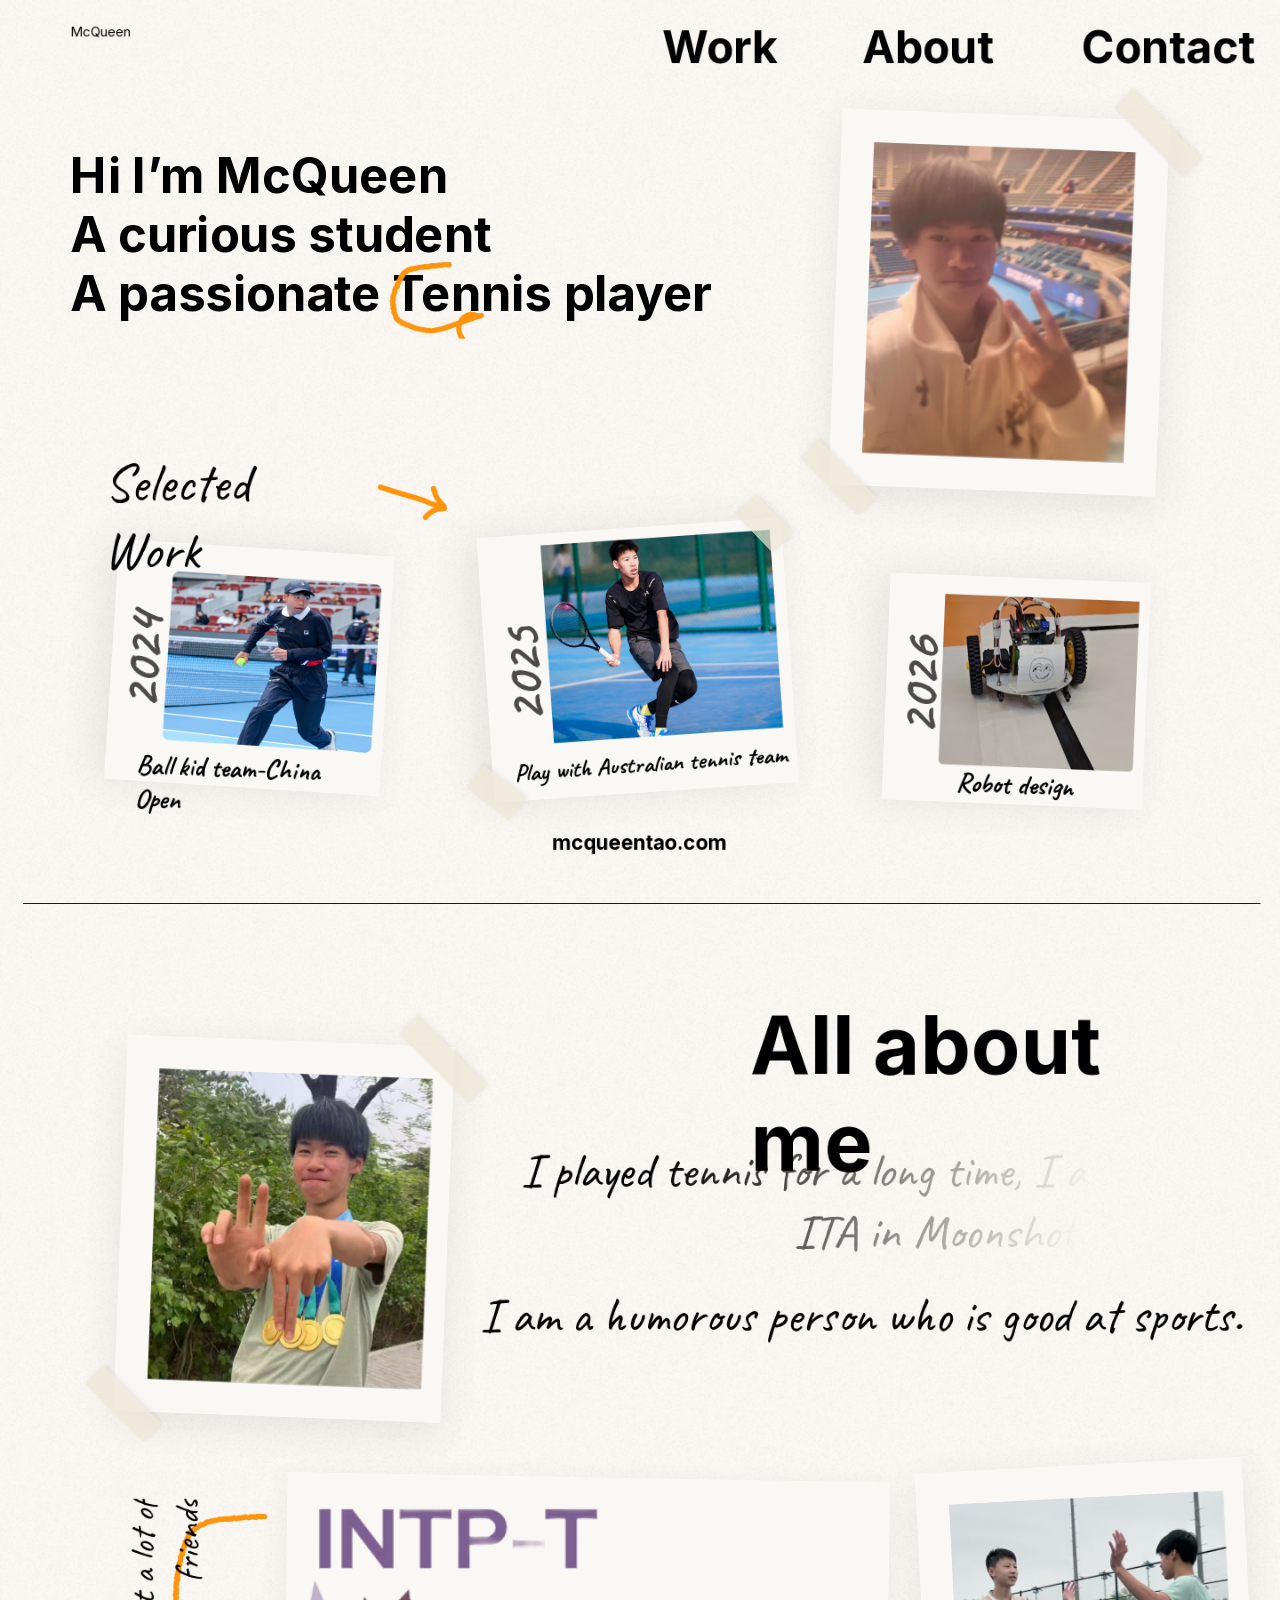
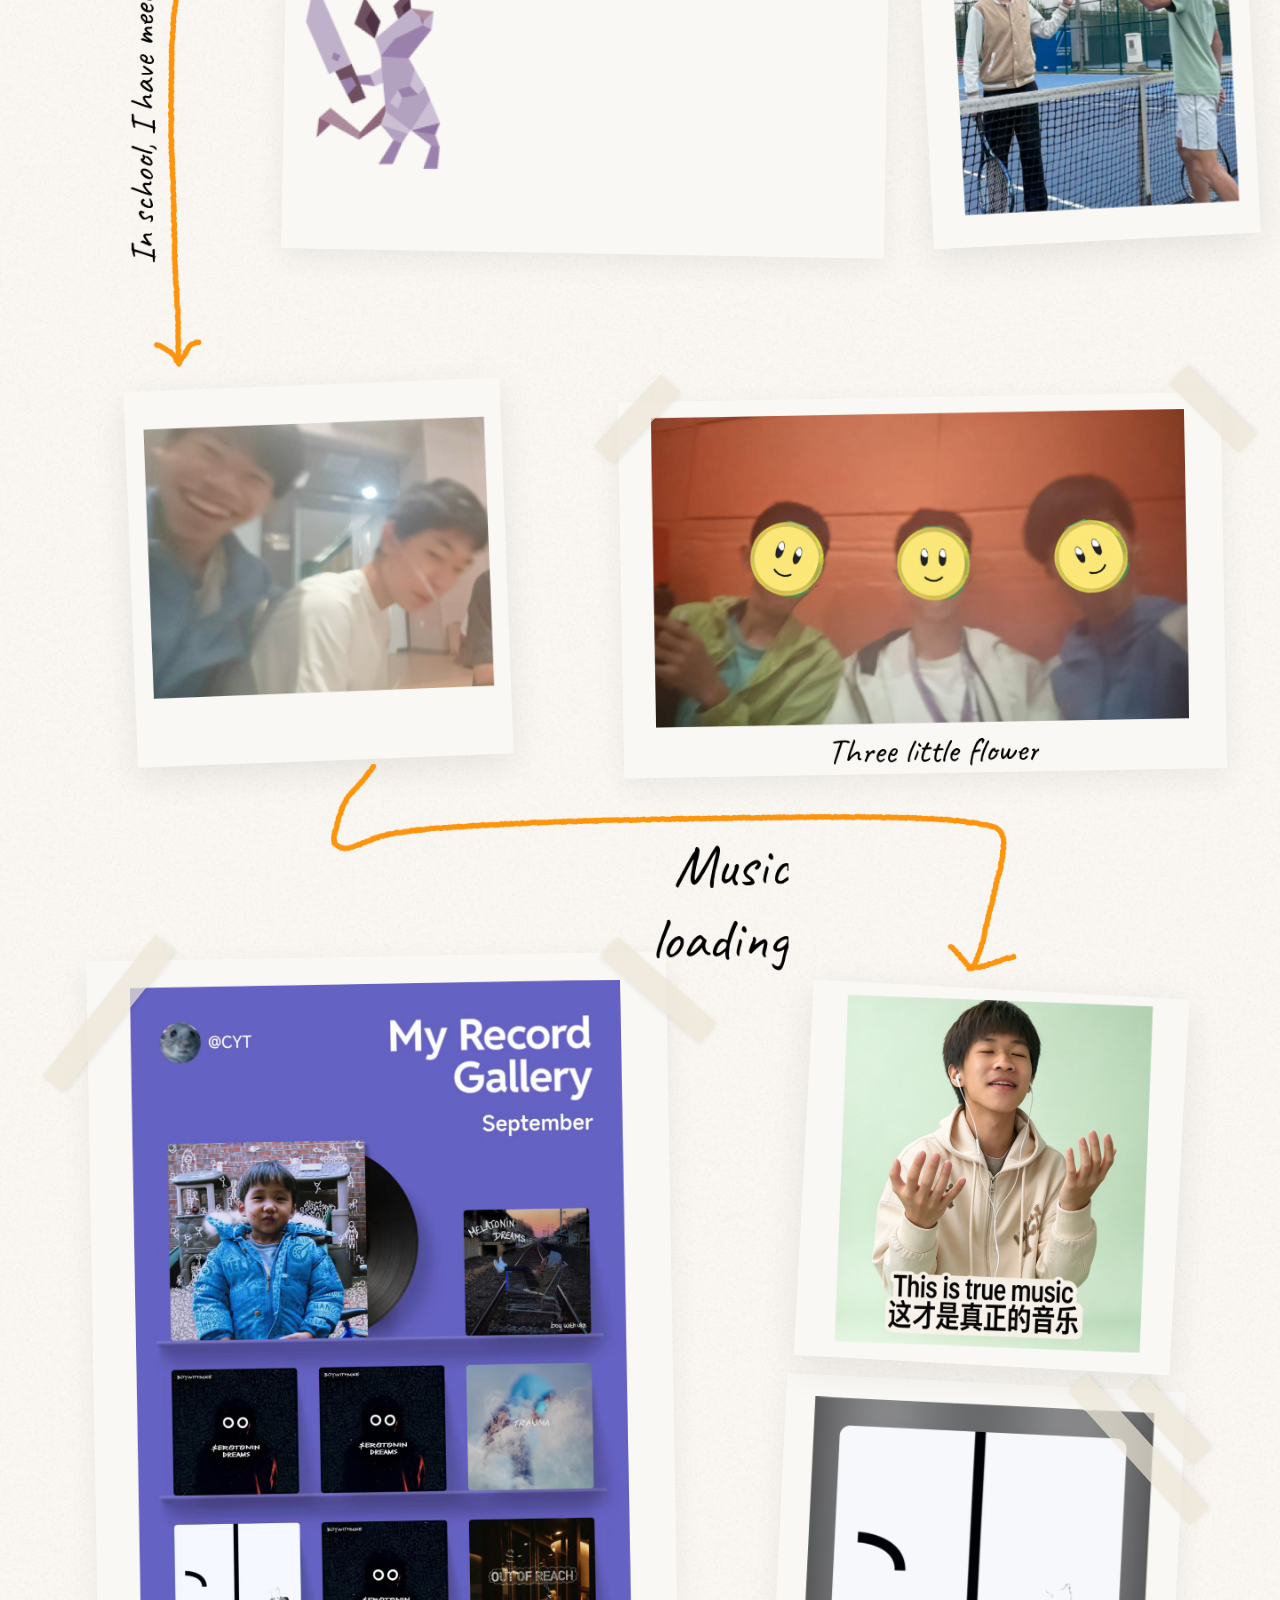
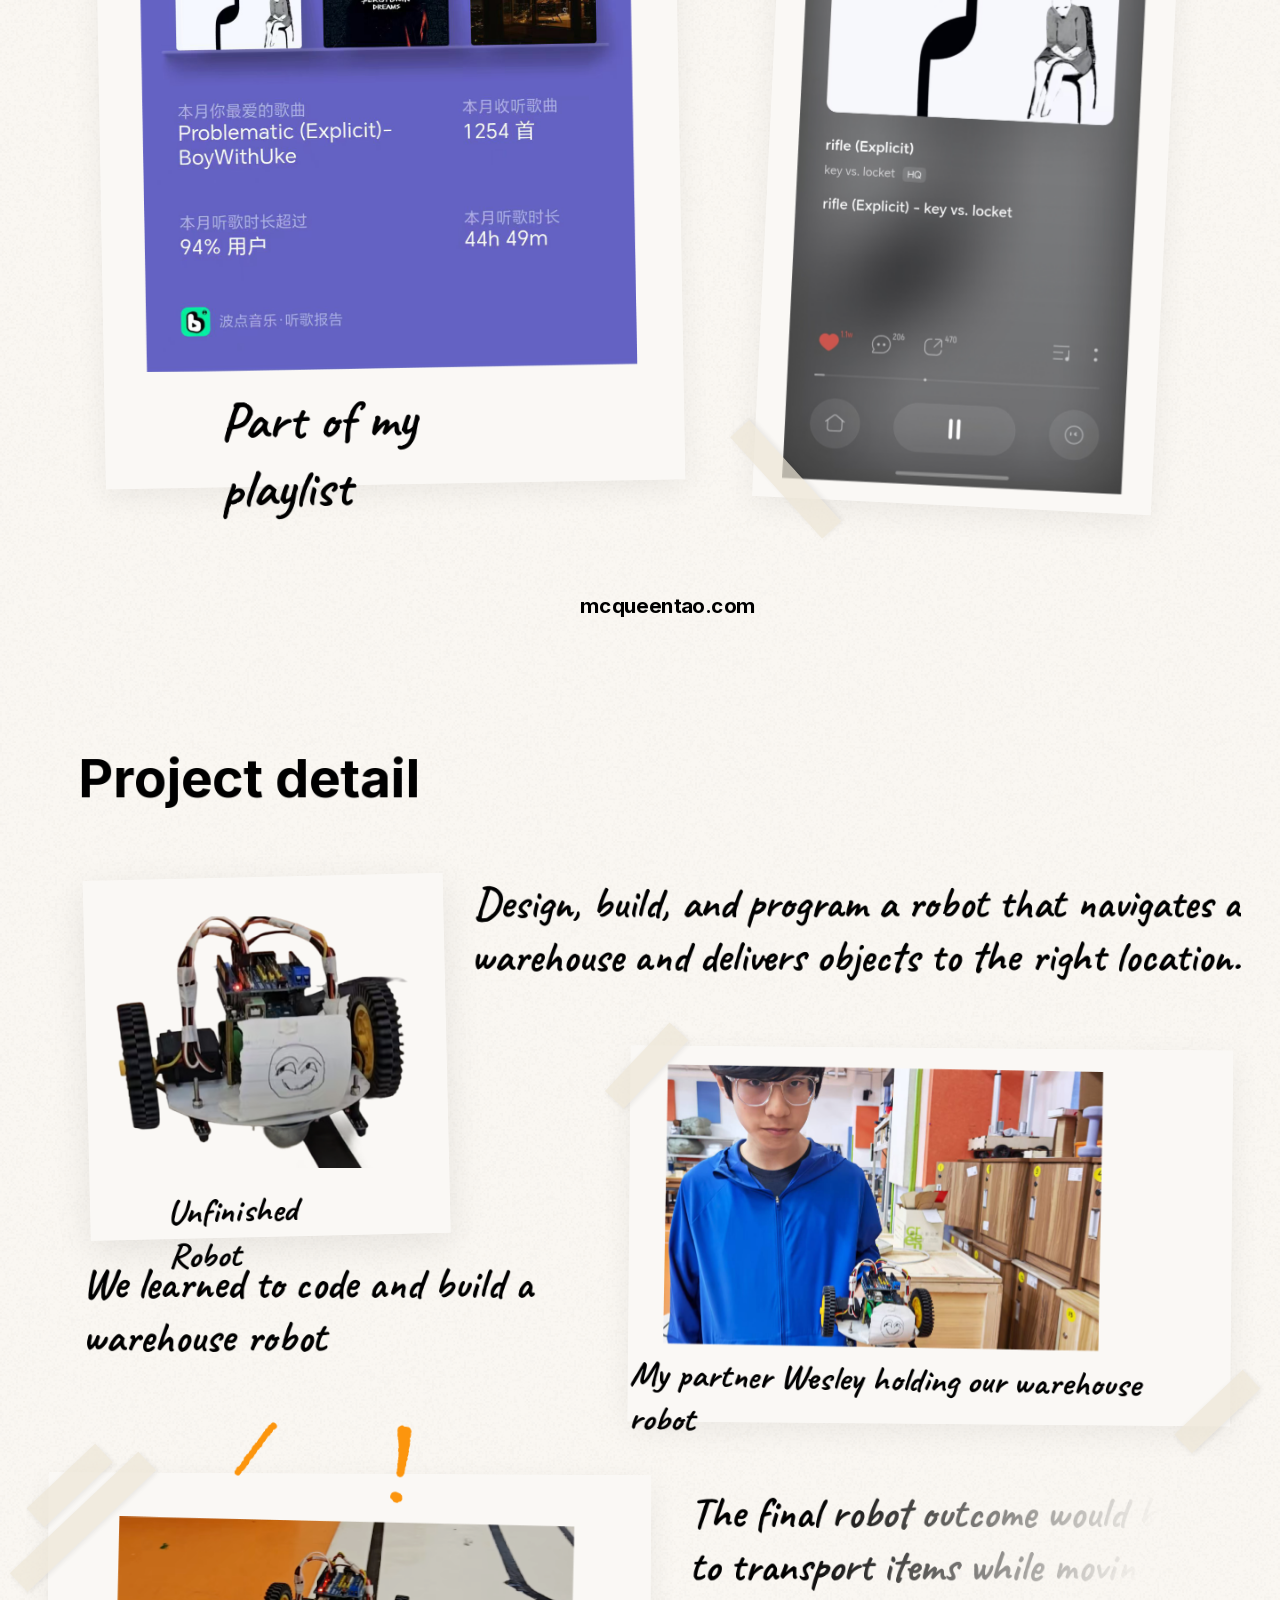
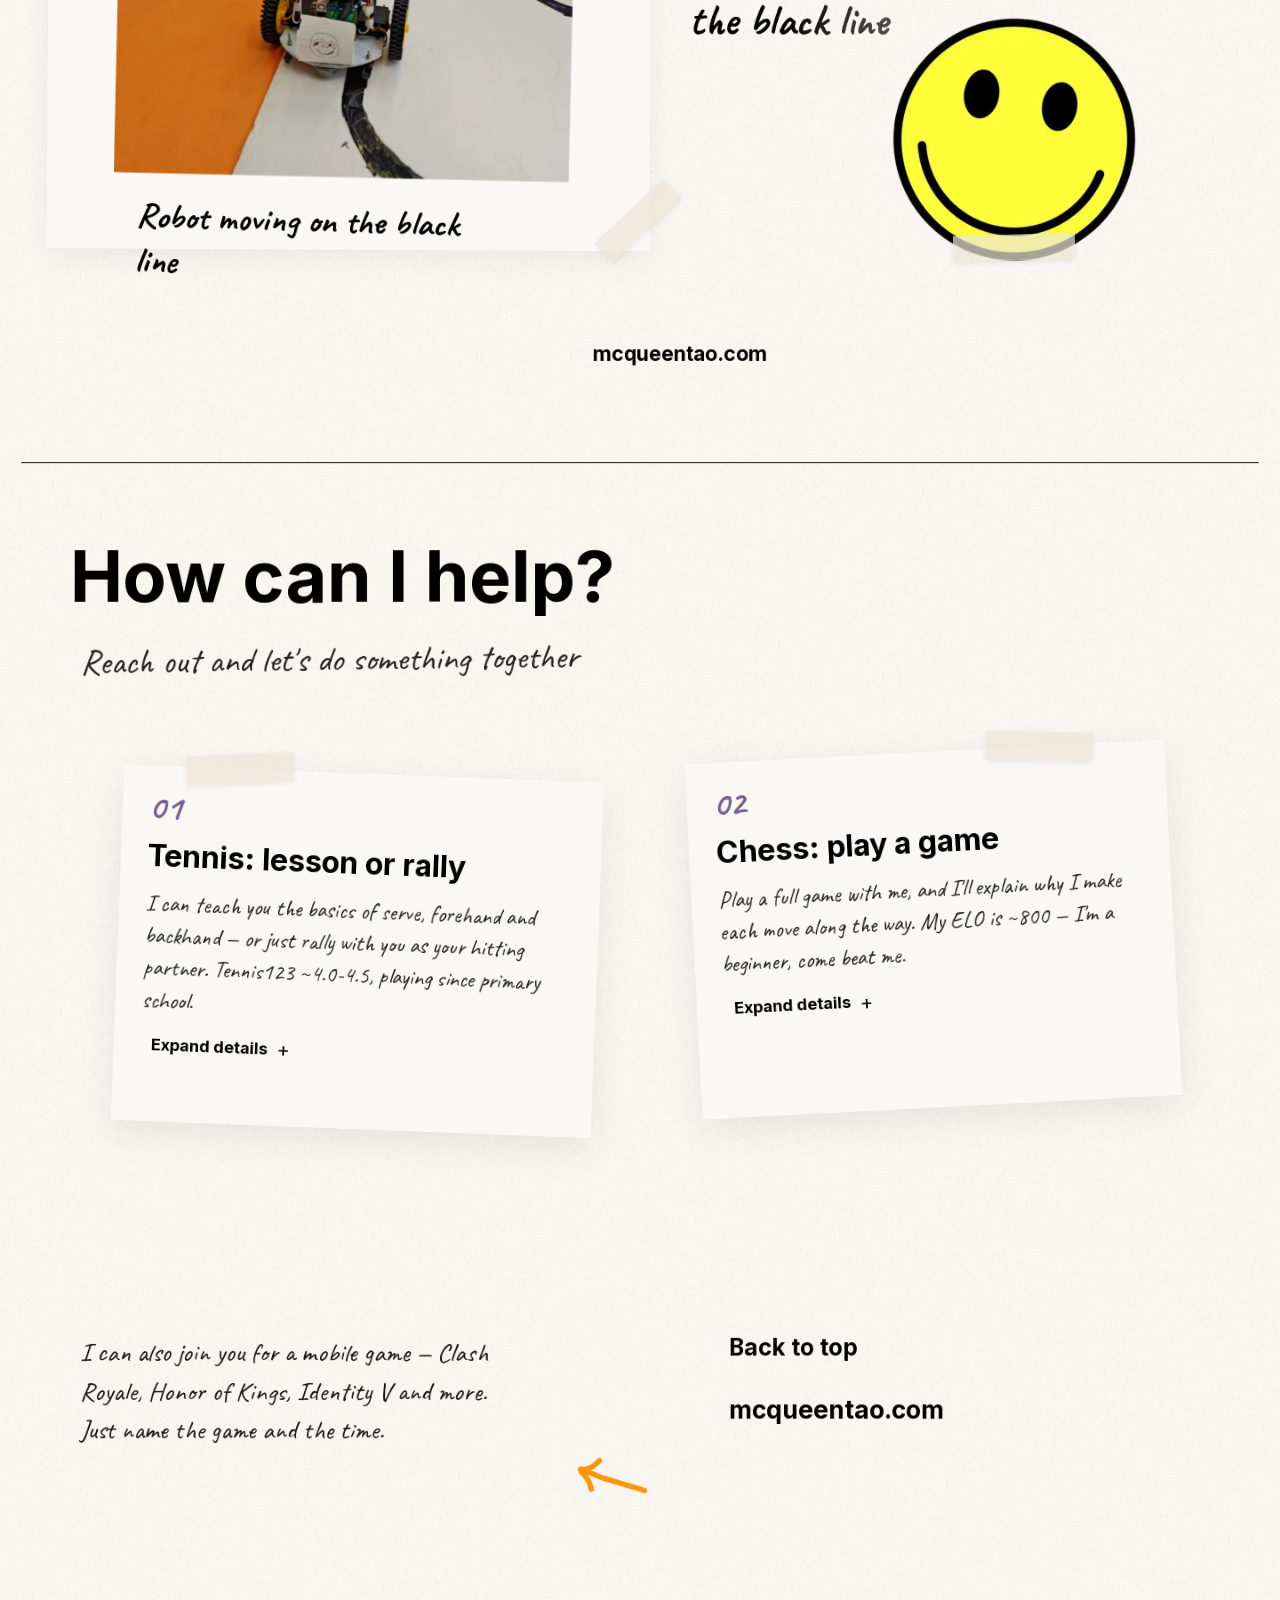
==== commit e62340f0: "Add files via upload" ====
--- a/index.html
+++ b/index.html
@@ -118,6 +118,52 @@
   <div class="rule1"></div>
   <div class="rule2"></div>
   <svg class="arrow-work" viewBox="0 0 78 40" fill="none" xmlns="http://www.w3.org/2000/svg" aria-hidden="true"><path d="M3.00216 3.00215C5.72073 4.47918 32.0108 11.8064 52.2053 18.1579C55.4104 19.5929 58.6957 21.1792 61.7377 22.2451C64.7796 23.3109 67.4787 23.8082 73.6311 25.3047" stroke-width="6.00315" stroke-linecap="round" stroke-linejoin="round" stroke="#FC950D"/><path d="M74.9984 27.1281C73.7829 27.1462 70.6943 27.0989 68.6473 27.3982C65.9371 27.7944 63.7912 28.9846 62.7234 29.4674C61.7867 29.9718 59.7055 31.4344 56.7755 33.767C55.4822 34.9006 54.582 35.9326 53.6544 36.9959" stroke-width="6.00315" stroke-linecap="round" stroke-linejoin="round" stroke="#FC950D"/><path d="M74.2345 24.2309C74.2025 24.2029 73.4142 23.5152 71.3425 21.3076C67.9267 17.6676 66.1687 14.6404 65.4647 13.0869C63.3437 7.16516 63.1448 6.31017 63.0221 5.7396C62.9684 5.44005 62.932 5.1202 62.8946 4.79066" stroke-width="6.00315" stroke-linecap="round" stroke-linejoin="round" stroke="#FC950D"/></svg>
+
+  <!-- ============ Contact / "How can I help" section ============ -->
+  <div class="rule-contact"></div>
+  <div class="c-title">How can I help?</div>
+  <div class="c-sub">Reach out and let's do something together</div>
+
+  <!-- card 1: Tennis (polaroid with tape) -->
+  <div class="c-card1">
+    <div class="c-tape1"></div>
+    <span class="c-card-num">01</span>
+    <span class="c-card-title">Tennis: lesson or rally</span>
+    <span class="c-card-desc">I can teach you the basics of serve, forehand and backhand — or just rally with you as your hitting partner. Tennis123 ~4.0-4.5, playing since primary school.</span>
+    <button class="c-toggle" data-target="c-detail1" aria-expanded="false">
+      <span class="c-toggle-label">Expand details</span>
+      <span class="c-toggle-arrow">+</span>
+    </button>
+    <div class="c-detail" id="c-detail1">
+      <span class="c-detail-line"><b>Who:</b> friends who want to learn or find a practice partner.</span>
+      <span class="c-detail-line"><b>What:</b> basic strokes, feeding balls, or a friendly rally.</span>
+      <span class="c-detail-line"><b>Time:</b> about 1 hour, when I'm free &amp; you book the court.</span>
+      <span class="c-detail-line"><b>Start:</b> just message me to pick a time and a court.</span>
+    </div>
+  </div>
+
+  <!-- card 2: Chess (polaroid with tape) -->
+  <div class="c-card2">
+    <div class="c-tape2"></div>
+    <span class="c-card-num">02</span>
+    <span class="c-card-title">Chess: play a game</span>
+    <span class="c-card-desc">Play a full game with me, and I'll explain why I make each move along the way. My ELO is ~800 — I'm a beginner, come beat me.</span>
+    <button class="c-toggle" data-target="c-detail2" aria-expanded="false">
+      <span class="c-toggle-label">Expand details</span>
+      <span class="c-toggle-arrow">+</span>
+    </button>
+    <div class="c-detail" id="c-detail2">
+      <span class="c-detail-line"><b>Who:</b> friends who want to learn or practice chess.</span>
+      <span class="c-detail-line"><b>What:</b> a full game, with move-by-move commentary.</span>
+      <span class="c-detail-line"><b>Time:</b> about 30 min to 1 hour per game.</span>
+      <span class="c-detail-line"><b>Start:</b> just message me to book a game.</span>
+    </div>
+  </div>
+
+  <div class="c-note">I can also join you for a mobile game — Clash Royale, Honor of Kings, Identity V and more. Just name the game and the time.</div>
+  <div class="c-email">mcqueentao.com</div>
+  <div class="c-back" data-nav="top">Back to top</div>
+  <svg class="c-arrow" viewBox="0 0 78 40" fill="none" xmlns="http://www.w3.org/2000/svg" aria-hidden="true"><path d="M74.9984 36.9979C72.2799 35.5208 45.9898 28.1936 25.7952 21.8421C22.5901 20.4071 19.3048 18.8208 16.2628 17.7549C13.2208 16.6891 10.5218 16.1918 4.36944 14.6953" stroke-width="6.00315" stroke-linecap="round" stroke-linejoin="round" stroke="#FC950D"/><path d="M3.00212 12.8719C4.21762 12.8538 7.3062 12.9011 9.3532 12.6018C12.0634 12.2054 14.2093 11.0154 15.2771 10.5326C16.2138 10.0282 18.295 8.5656 21.225 6.233C22.5183 5.0994 23.4185 4.0674 24.3461 3.0041" stroke-width="6.00315" stroke-linecap="round" stroke-linejoin="round" stroke="#FC950D"/><path d="M3.76602 15.7691C3.79802 15.7971 4.58632 16.4848 6.65802 18.6924C10.0738 22.3324 11.8318 25.3596 12.5358 26.9131C14.6568 32.8348 14.8557 33.6898 14.9784 34.2604C15.0321 34.56 15.0685 34.8798 15.1059 35.2093" stroke-width="6.00315" stroke-linecap="round" stroke-linejoin="round" stroke="#FC950D"/></svg>
 </div>
 <script>
 /* scale the 1440px design to the viewport width */
@@ -126,7 +172,7 @@
   function fit() {
     var s = Math.min(1, window.innerWidth / 1440);
     page.style.transform = 'scale(' + s + ')';
-    document.body.style.height = (5900 * s) + 'px';
+    document.body.style.height = (7200 * s) + 'px';
   }
   window.addEventListener('resize', fit);
   fit();
@@ -167,7 +213,7 @@
   var NAV_TARGETS = {
     '.e9-38': '.e16-295', // Work
     '.e9-39': '.e12-173', // About
-    '.e9-40': '.e16-341'  // Contact
+    '.e9-40': '.c-title'  // Contact
   };
   Object.keys(NAV_TARGETS).forEach(function (navSel) {
     var nav = $(navSel);
@@ -266,6 +312,17 @@
   mark('.e66-6', 'data-order', '0'); mark('.e66-8', 'data-order', '0'); mark('.e66-10', 'data-order', '1'); mark('.e16-299', 'data-order', '2'); mark('.e16-309', 'data-order', '3'); mark('.e16-327', 'data-order', '4');
   mark('.e16-341', 'data-anim', 'rise'); mark('.e16-341', 'data-order', '0');
 
+  // --- Contact / How can I help ---
+  mark('.c-title', 'data-anim', 'rise'); mark('.c-title', 'data-order', '0');
+  mark('.c-sub', 'data-anim', 'ink'); mark('.c-sub', 'data-order', '0');
+  mark('.c-card1', 'data-anim', 'drop'); mark('.c-card1', 'data-order', '0');
+  mark('.c-card2', 'data-anim', 'drop'); mark('.c-card2', 'data-order', '1');
+  mark('.c-tape1, .c-tape2', 'data-anim', 'press'); mark('.c-tape1', 'data-order', '0'); mark('.c-tape2', 'data-order', '1');
+  mark('.c-note', 'data-anim', 'rise'); mark('.c-note', 'data-order', '0');
+  mark('.c-email, .c-back', 'data-anim', 'rise'); mark('.c-email', 'data-order', '0'); mark('.c-back', 'data-order', '1');
+  mark('.c-arrow', 'data-anim', 'draw'); mark('.c-arrow', 'data-order', '0');
+  mark('.rule-contact', 'data-anim', 'wipe'); mark('.rule-contact', 'data-order', '0');
+
   // breathing (idle, after entrance)
   mark('.e16-336, .e16-319, .e16-320, .e16-323, .e16-324', 'data-breathe', '1');
 
@@ -300,7 +357,8 @@
   var sections = [
     { trigger: '.e12-173', els: '.e12-173, .e66-2, .e66-4, .e12-176, .e12-177, .e12-178, .e12-179, .e12-180, .e15-185, .e15-186, .e15-187, .e16-197, .e16-194, .e16-199, .e16-202, .e16-220, .e16-221, .e16-224, .e15-189, .e15-190, .e15-191, .e15-193, .e16-225, .e16-227, .e16-229, .e16-230, .e16-232, .e16-234, .e16-236, .e16-252, .e16-249' },
     { trigger: '.e16-257', els: '.e16-257, .e16-258, .e16-259, .e16-265, .e16-263, .e16-260, .e16-272, .e16-274, .e16-286, .e16-275, .e16-277, .e16-287, .e16-289, .e16-281, .e16-282, .rule2' },
-    { trigger: '.e16-295', els: '.e16-295, .e16-300, .e16-296, .e16-297, .e16-304, .e16-306, .e16-314, .e16-334, .e16-336, .e16-337, .e16-339, .e16-310, .e16-312, .e16-328, .e16-330, .e16-332, .e16-279, .e16-317, .e16-318, .e16-319, .e16-320, .e16-323, .e16-324, .e66-6, .e66-8, .e66-10, .e16-299, .e16-309, .e16-327, .e16-341' }
+    { trigger: '.e16-295', els: '.e16-295, .e16-300, .e16-296, .e16-297, .e16-304, .e16-306, .e16-314, .e16-334, .e16-336, .e16-337, .e16-339, .e16-310, .e16-312, .e16-328, .e16-330, .e16-332, .e16-279, .e16-317, .e16-318, .e16-319, .e16-320, .e16-323, .e16-324, .e66-6, .e66-8, .e66-10, .e16-299, .e16-309, .e16-327, .e16-341' },
+    { trigger: '.c-title', els: '.rule-contact, .c-title, .c-sub, .c-card1, .c-card2, .c-tape1, .c-tape2, .c-note, .c-email, .c-back, .c-arrow' }
   ];
 
   var io = new IntersectionObserver(function (entries) {
@@ -324,6 +382,27 @@
     el.style.animationDelay = (i * 0.4) + 's';
   });
 
+  /* ---------- 7b. contact expand/collapse toggle ---------- */
+  $$('.c-toggle').forEach(function (btn) {
+    btn.addEventListener('click', function () {
+      var card = btn.closest('.c-card1, .c-card2');
+      var targetSel = btn.getAttribute('data-target');
+      var detail = document.getElementById(targetSel);
+      if (!detail) return;
+      var isOpen = btn.getAttribute('aria-expanded') === 'true';
+      btn.setAttribute('aria-expanded', String(!isOpen));
+      detail.classList.toggle('open', !isOpen);
+    });
+  });
+
+  /* ---------- 7c. back-to-top ---------- */
+  var backBtn = $('.c-back');
+  if (backBtn) {
+    backBtn.addEventListener('click', function () {
+      window.scrollTo({ top: 0, behavior: reduceMotion ? 'auto' : 'smooth' });
+    });
+  }
+
   /* ---------- 8. run ---------- */
   if (document.readyState === 'loading') {
     document.addEventListener('DOMContentLoaded', heroTimeline);
--- a/style.css
+++ b/style.css
@@ -1,8 +1,8 @@
 /* McQueen Portfolio - exported from Figma (node 3:3 "Home", 1440 x 5900) */
 *{box-sizing:border-box;}
 html,body{margin:0;padding:0;}
-body{background:#FAF7F2;height:5900px;overflow-x:hidden;}
-.page{position:relative;width:1440px;height:5900px;margin:0 auto;overflow:hidden;
+body{background:#FAF7F2;height:7200px;overflow-x:hidden;}
+.page{position:relative;width:1440px;height:7200px;margin:0 auto;overflow:hidden;
   background:#FAF7F2;transform-origin:top left;font-family:"Inter",sans-serif;}
 /* paper grain: 4% opacity multiply, tiled (as in the Figma layer) */
 .page::before{content:"";position:absolute;left:0;top:0;right:0;bottom:0;
@@ -124,8 +124,53 @@
 .rule2{left:24px;top:4360px;width:1392px;border-top:1px solid #000;z-index:108;}
 .arrow-work{left:425px;top:545px;width:78px;height:40px;z-index:109;}
 
+/* ============================================================
+   Contact / "How can I help" section
+   y-range ~ 5920 — 7100, sits below the Robot section.
+   Fonts follow the site's rule: headings → Inter (bold),
+   descriptions / handwritten notes → Caveat.
+   ============================================================ */
+.rule-contact{left:24px;top:5920px;width:1392px;border-top:1px solid #000;z-index:110;}
+.c-title{width:760px;font-family:"Inter",sans-serif;font-weight:700;font-size:80px;line-height:96.82px;letter-spacing:0.0px;color:rgba(0,0,0,1);text-align:left;z-index:111;transform:matrix(1.000000,0.000000,0.000000,1.000000,79.000000,6000.000000);transform-origin:0 0;}
+.c-sub{width:600px;font-family:"Caveat",cursive;font-weight:400;font-size:40px;line-height:50.4px;letter-spacing:0.0px;color:rgba(0,0,0,0.85);text-align:left;z-index:112;transform:matrix(0.999924,-0.012317,0.012317,0.999924,90.000000,6120.000000);transform-origin:0 0;}
+
+/* --- polaroid cards ---
+   Each card is a white frame (background + padding) holding a grey
+   inner panel; the tape is a child, pinned to the top corner so it
+   rotates together with the card and truly sits ON the photo frame. */
+.c-card1{width:540px;min-height:400px;background:rgba(250,248,245,1);box-shadow:0px 12px 40px rgba(0,0,0,0.08);transform:matrix(0.999263,0.038388,-0.038388,0.999263,140.000000,6260.000000);transform-origin:0 0;z-index:113;padding:26px 30px 30px;display:flex;flex-direction:column;gap:14px;}
+.c-card2{width:540px;min-height:400px;background:rgba(250,248,245,1);box-shadow:0px 12px 40px rgba(0,0,0,0.08);transform:matrix(0.998667,-0.051607,0.051607,0.998667,770.000000,6260.000000);transform-origin:0 0;z-index:114;padding:26px 30px 30px;display:flex;flex-direction:column;gap:14px;}
+
+/* tape: pinned to the top edge, half on / half off the frame */
+.c-tape1,.c-tape2{position:absolute;width:120px;height:32px;background:rgba(237,230,214,0.7);box-shadow:0px 2px 6px rgba(0,0,0,0.08);}
+.c-tape1{left:70px;top:-16px;transform:rotate(-5deg);}
+.c-tape2{left:340px;top:-16px;transform:rotate(4deg);}
+
+/* card typography */
+.c-card-num{font-family:"Caveat",cursive;font-weight:700;font-size:40px;line-height:1;color:rgba(123,94,144,1);text-align:left;}
+.c-card-title{font-family:"Inter",sans-serif;font-weight:700;font-size:34px;line-height:1.25;color:rgba(0,0,0,1);text-align:left;}
+.c-card-desc{font-family:"Caveat",cursive;font-weight:400;font-size:26px;line-height:1.4;color:rgba(0,0,0,0.85);text-align:left;}
+
+/* expandable toggle + detail */
+.c-toggle{align-self:flex-start;display:inline-flex;align-items:center;gap:10px;margin-top:2px;padding:4px 12px;background:transparent;border:none;cursor:pointer;font-family:"Inter",sans-serif;font-weight:700;font-size:18px;color:rgba(0,0,0,1);}
+.c-toggle-label{display:inline-block;}
+.c-toggle-arrow{display:inline-block;font-size:22px;line-height:1;font-weight:400;transition:transform .3s ease;}
+.c-toggle[aria-expanded="true"] .c-toggle-arrow{transform:rotate(45deg);}
+.c-detail{display:flex;flex-direction:column;gap:6px;max-height:0;opacity:0;overflow:hidden;transition:max-height .4s cubic-bezier(.16,1,.3,1),opacity .3s ease;}
+.c-detail.open{max-height:320px;opacity:1;}
+.c-detail-line{font-family:"Caveat",cursive;font-weight:400;font-size:24px;line-height:1.35;color:rgba(0,0,0,0.8);text-align:left;}
+.c-detail-line b{font-family:"Inter",sans-serif;font-weight:700;font-size:19px;color:rgba(0,0,0,1);}
+
+/* bottom note + email + back-to-top */
+.c-note{width:500px;font-family:"Caveat",cursive;font-weight:400;font-size:30px;line-height:1.45;color:rgba(0,0,0,0.9);text-align:left;z-index:115;transform:matrix(1.000000,0.000000,0.000000,1.000000,90.000000,6900.000000);transform-origin:0 0;}
+.c-email{width:280px;font-family:"Inter",sans-serif;font-weight:700;font-size:28px;line-height:1.2;color:rgba(0,0,0,1);text-align:left;z-index:116;transform:matrix(1.000000,0.000000,0.000000,1.000000,820.000000,6970.000000);transform-origin:0 0;}
+.c-back{width:220px;font-family:"Inter",sans-serif;font-weight:700;font-size:26px;line-height:1.2;color:rgba(0,0,0,1);text-align:left;z-index:117;transform:matrix(1.000000,0.000000,0.000000,1.000000,820.000000,6900.000000);transform-origin:0 0;cursor:pointer;}
+.c-back::after{content:"";position:absolute;left:0;bottom:-4px;width:100%;height:3px;background:#000;scale:0 1;transform-origin:left center;transition:scale .25s ease;border-radius:2px;}
+.c-back:hover::after{scale:1 1;}
+.c-arrow{left:650px;top:7040px;width:78px;height:40px;z-index:118;}
+
 /* ---------- nav jump targets: keep a ~100px breathing gap from viewport top ---------- */
-.e12-173,.e16-295,.e16-341{scroll-margin-top:100px;}
+.e12-173,.e16-295,.c-title{scroll-margin-top:100px;}
 
 /* ============================================================
    Motion layer — scrapbook entrance / scroll / hover micro-interactions
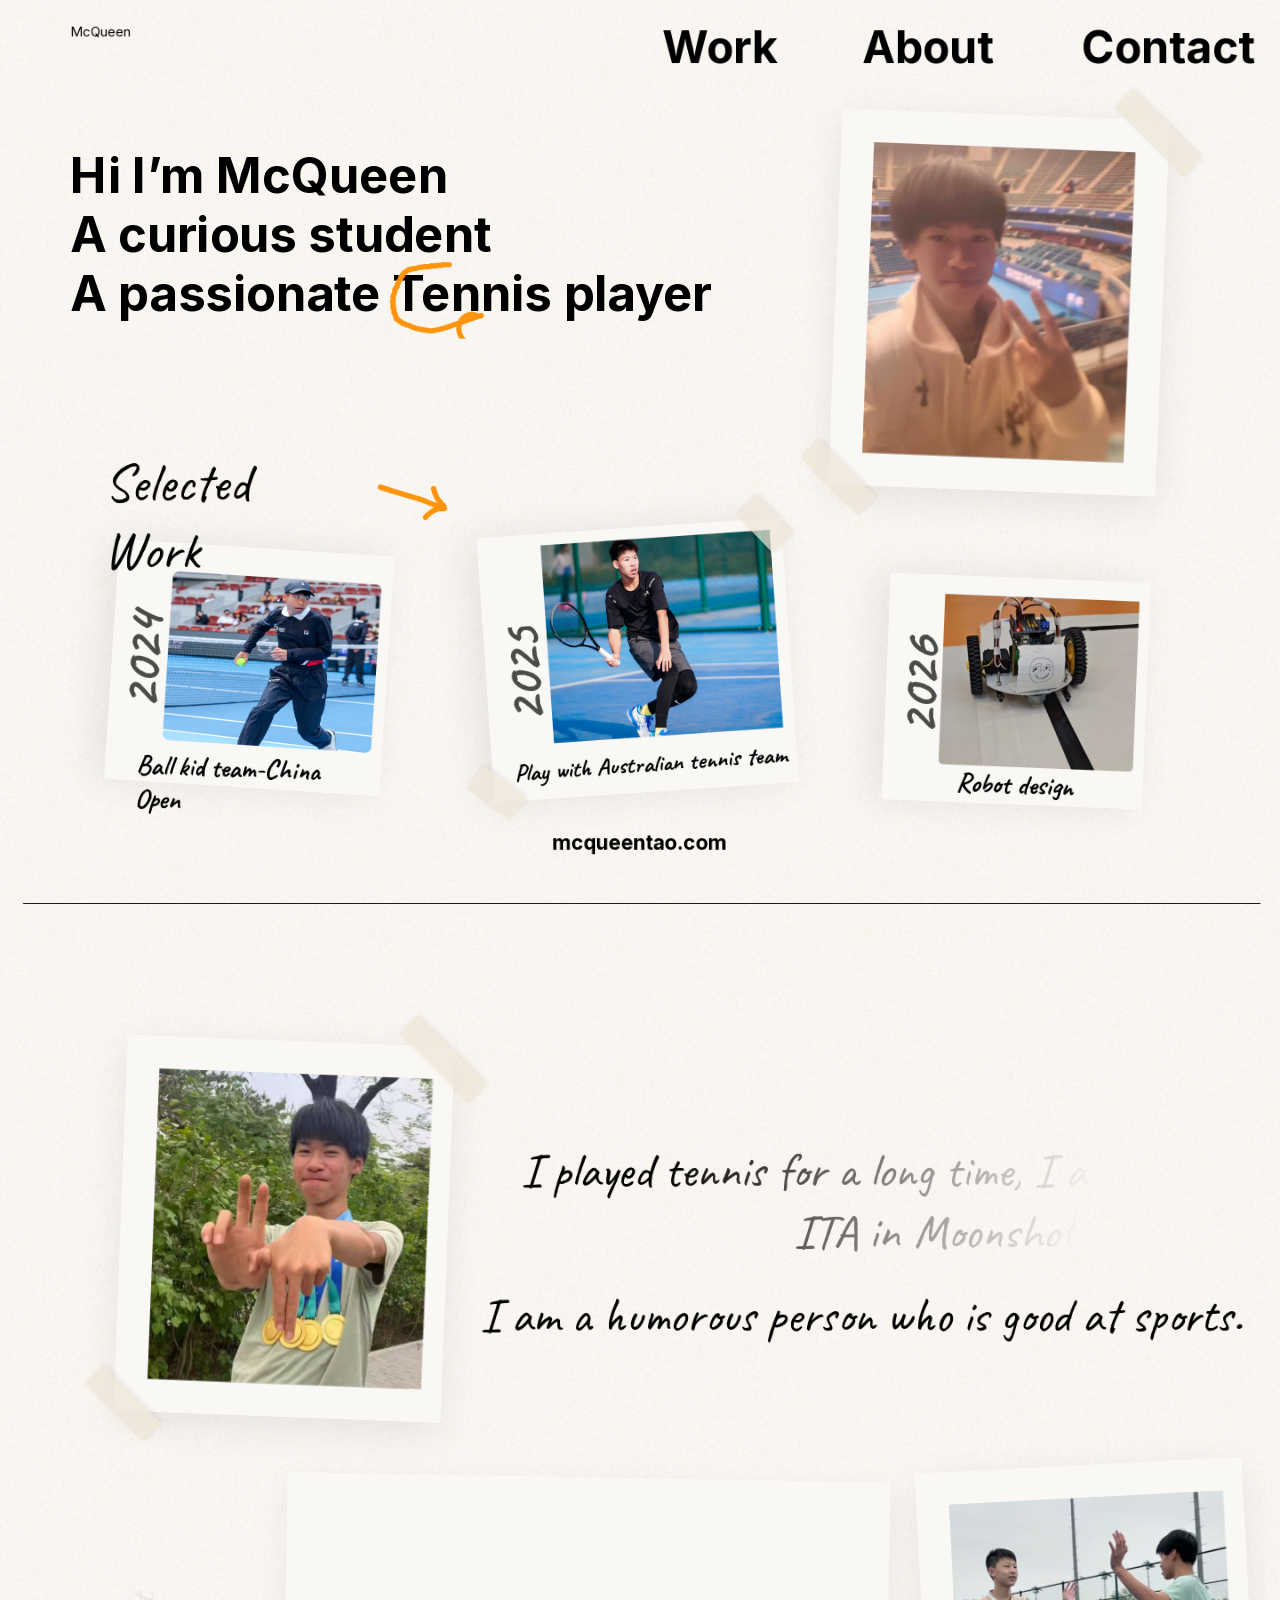
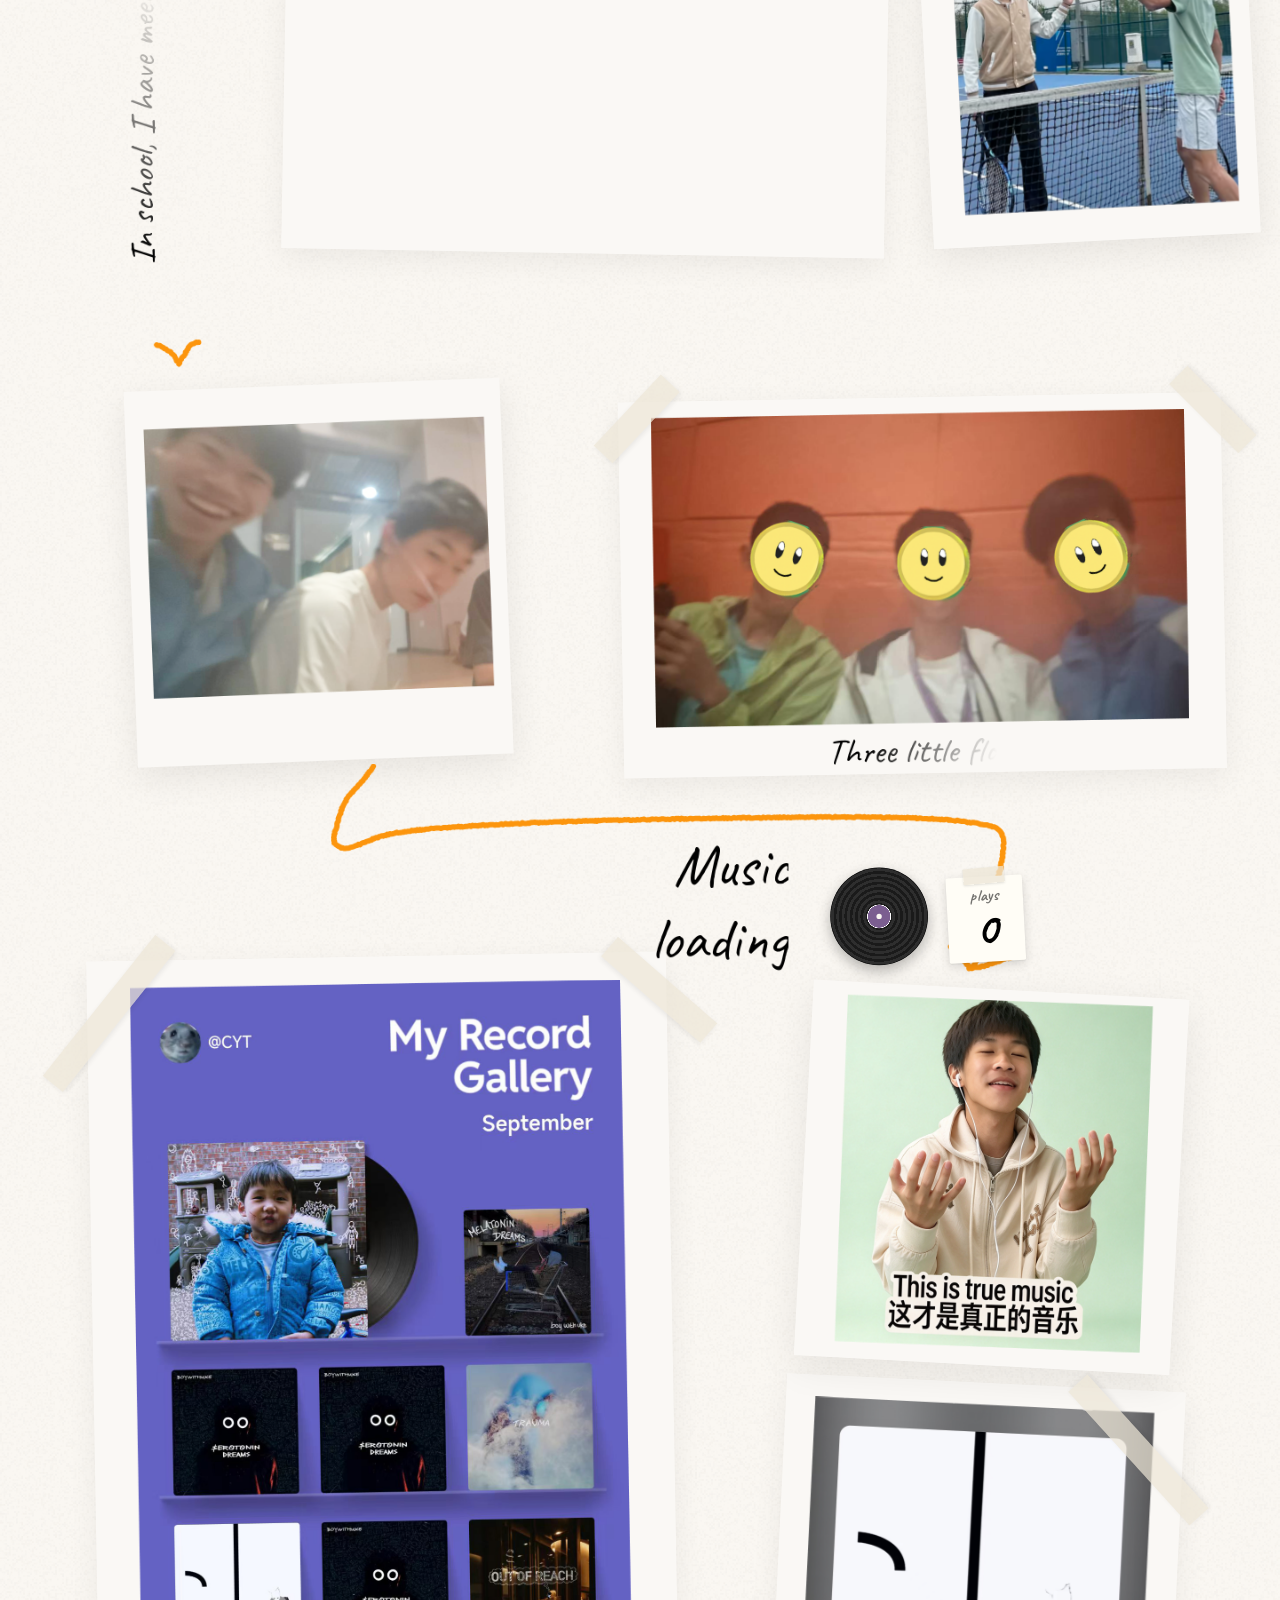
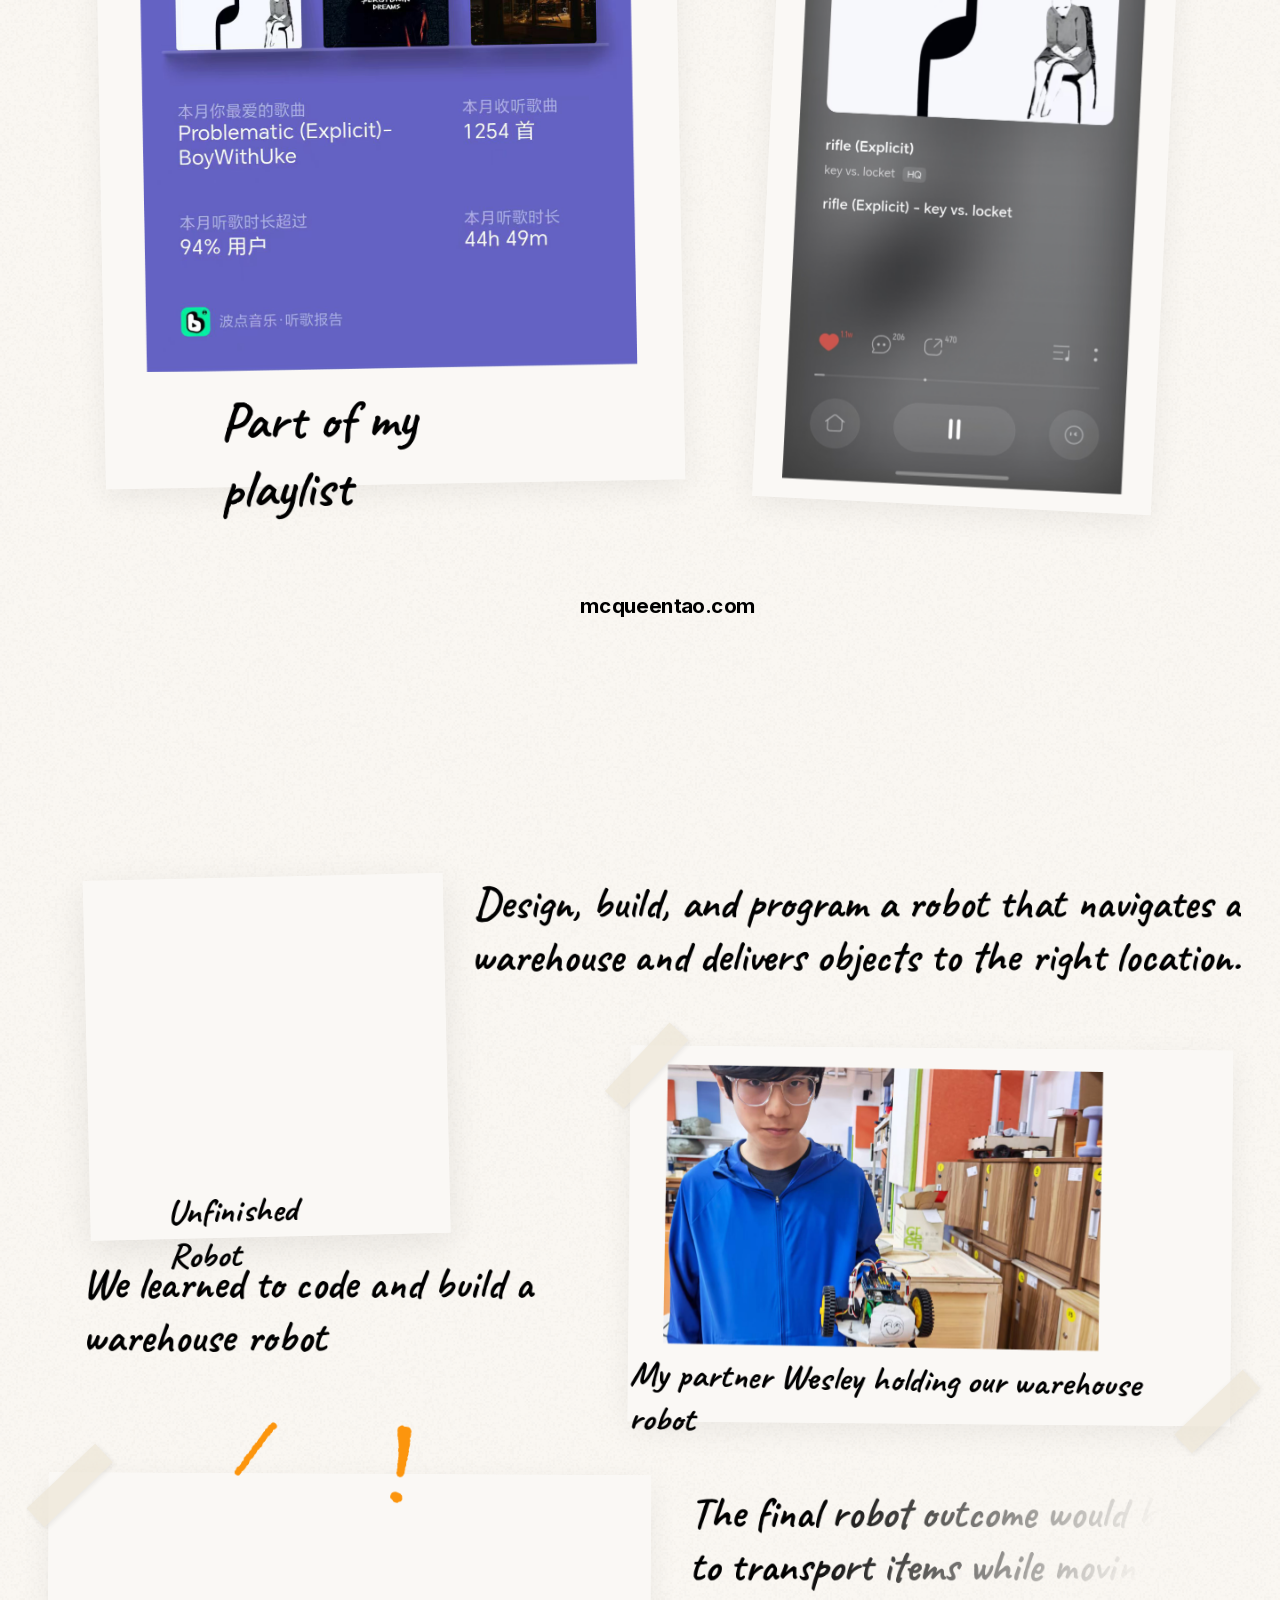
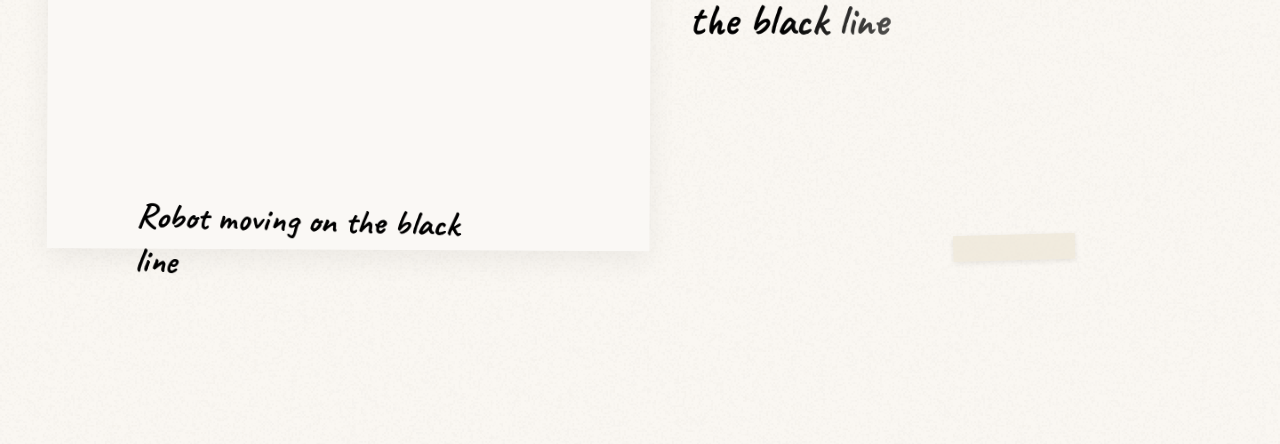
==== commit 1c9a6fd8: "Add files via upload" ====
--- a/index.html
+++ b/index.html
@@ -79,6 +79,13 @@
   <svg class="e16-257" viewBox="0 0 762 234" fill="none" xmlns="http://www.w3.org/2000/svg" aria-hidden="true"><path d="M48.0087 3.00273L47.9475 3.0819L47.2703 4.3759L46.4071 5.68253L45.6896 7.09509L44.7595 8.3601L43.2189 9.14898L42.6423 10.6812L41.3368 11.6389L41.0708 13.414L39.4896 14.1547L39.1383 15.8763L37.8207 16.8226L36.878 18.0707L36.1891 19.5287L34.6878 20.3135L33.7846 21.5937L32.9139 22.9028L31.5213 23.7673L30.5206 24.9647L29.894 26.4883L28.6333 27.4609L27.4246 28.4762L26.4022 29.6555L25.3125 30.7742L24.7424 32.3675L23.1111 32.9886L22.1824 34.2551L21.2689 35.5393L19.9542 36.4918L19.2702 37.9454L18.379 39.2316L17.3011 40.4025L17.3619 42.2574L16.0917 43.3223L15.5389 44.7907L14.6608 46.0945L14.0582 47.5342L13.3721 48.9369L12.2305 50.1609L12.6148 51.9878L11.2062 53.1309L11.4012 54.857L11.234 56.442L10.0968 57.7114L9.51061 59.1654L9.05477 60.6605L8.45042 62.1128L8.65246 63.7935L8.30601 65.3158L7.2584 66.6485L6.90715 68.1716L6.99324 69.8101L6.83509 71.3831L6.30946 72.8592L5.88019 74.3615L4.8952 75.7132L4.28119 77.1622L4.5962 78.8713L3.59242 80.2072L3.69082 81.8382L3.00248 83.3286L3.76216 84.8971L3.10736 86.5079L4.17606 87.8643L3.66307 89.7296L5.22584 90.666L6.28426 91.7585L7.58613 92.551L8.84571 93.3476L10.2239 93.9144L11.4379 95.1725L13.077 94.8993L14.5711 95.6269L16.1535 95.6953L17.7215 95.485L19.2979 95.4L20.8847 95.3087L22.2808 94.3511L23.837 94.146L25.3482 93.7488L26.8243 93.2343L28.1997 92.4303L29.8011 92.2773L31.0262 91.0905L32.8812 91.5762L34.1465 90.5241L35.4147 89.4946L36.9489 89.125L38.561 88.9391L39.8616 87.996L41.3744 87.5705L42.9147 87.2126L44.3127 86.5052L45.946 86.3925L46.9724 84.7259L48.712 84.9009L50.0023 83.8839L51.4637 83.3217L53.2644 83.7788L54.4477 82.3635L55.9768 82.0037L57.4317 81.4078L59.1727 81.8632L60.5118 80.8229L62.203 81.1597L63.4814 79.8098L65.2392 80.4634L66.5253 79.0891L68.1926 79.4124L69.7392 79.1632L71.2432 78.773L72.7356 78.2559L74.184 77.4613L75.9062 78.3009L77.4458 78.0001L79.0006 77.9283L80.5102 77.4671L82.0804 77.453L83.5492 76.713L85.1649 77.0028L86.6578 76.4298L88.229 76.3908L89.7873 76.3226L91.2262 75.1869L92.8643 75.761L94.377 75.289L95.9965 75.6483L97.4203 74.4003L99.1134 75.4149L100.551 74.2957L102.205 75.1257L103.716 74.4935L105.298 74.7859L106.809 73.9463L108.364 73.999L109.921 73.8982L111.478 73.5118L112.972 72.9367L114.55 73.0327L116.152 73.2399L117.658 72.774L119.209 72.54L120.806 72.6293L122.344 72.6059L123.958 73.2693L125.509 72.7472L127.011 72.1518L128.564 72.0945L130.151 72.1777L131.758 72.7428L133.238 71.7924L134.843 72.332L136.381 71.5433L137.917 71.4194L139.495 71.7914L141.042 71.3816L142.633 71.4108L144.123 70.6822L145.744 71.691L147.279 71.0314L148.903 71.6218L150.417 71.2556L151.951 70.9191L153.524 70.9092L155.092 70.506L156.613 70.2157L158.209 70.9688L159.703 69.7162L161.322 70.2759L162.864 69.9389L164.42 70.1549L165.998 70.4846L167.524 69.618L169.129 69.833L170.626 69.1176L172.167 68.9857L173.79 70.0178L175.329 69.3137L176.947 69.8296L178.441 69.1003L179.974 68.7958L181.546 68.9231L183.117 68.7831L184.749 69.503L186.256 69.0103L187.807 69.0525L189.381 69.2795L190.911 68.4692L192.471 67.9328L194.08 68.9839L195.596 68.4476L197.114 67.6151L198.737 68.5108L200.316 68.2459L201.863 68.4596L203.362 67.4264L204.974 68.4084L206.527 67.9004L208.104 67.7594L209.637 67.607L211.184 67.5003L212.774 68.1017L214.345 67.9978L215.876 66.7312L217.447 67.4312L219.004 67.5643L220.567 67.63L222.118 67.1345L223.71 67.3892L225.233 66.6016L226.771 66.3398L228.328 66.3107L229.886 66.0772L231.471 66.3284L233.046 66.3305L234.622 67.1128L236.142 66.2356L237.713 66.488L239.288 66.6318L240.848 66.1553L242.426 66.6269L243.97 66.503L245.52 66.3134L247.067 65.8501L248.644 66.039L250.218 65.9268L251.766 65.7352L253.314 65.6147L254.873 65.6653L256.439 65.7155L258.01 65.7398L259.573 65.3661L261.155 66.2182L262.668 64.9726L264.258 65.9571L265.806 65.4675L267.356 64.8773L268.934 65.0056L270.492 65.0341L272.039 64.836L273.619 65.5566L275.174 65.2982L276.753 65.6896L278.3 64.8399L279.853 64.5495L281.424 65.1543L282.979 65.0643L284.522 64.4143L286.101 64.8903L287.651 64.2073L289.237 64.8309L290.784 64.6036L292.337 64.4519L293.906 64.757L295.458 64.3499L297.041 64.9261L298.587 64.0378L300.173 65.1178L301.697 63.8878L303.27 64.3981L304.828 64.2371L306.383 63.8535L307.948 63.7553L309.51 63.6673L311.079 64.1567L312.624 63.6215L314.192 63.8882L315.747 63.5844L317.318 63.817L318.879 63.5123L320.443 63.753L322.001 63.732L323.554 63.4271L325.137 64.3258L326.687 63.7601L328.259 64.0549L329.818 63.786L331.362 63.1859L332.932 63.6063L334.49 63.4899L336.043 63.1082L337.632 64.219L339.194 64.0805L340.741 63.4165L342.311 63.8754L343.872 63.9304L345.414 63.0408L346.989 63.5876L348.556 63.7713L350.103 63.0085L351.661 62.8842L353.218 62.6716L354.792 63.3107L356.36 63.5827L357.916 63.3069L359.486 63.6576L361.031 62.8035L362.586 62.4911L364.153 62.7588L365.713 62.6702L367.272 62.5218L368.851 63.3749L370.403 62.9238L371.963 62.8132L373.516 62.3367L375.079 62.3521L376.651 62.9099L378.216 63.0715L379.769 62.6794L381.338 63.0982L382.9 63.0461L384.452 62.4605L386.009 62.1836L387.586 63.007L389.126 61.8682L390.691 62.1157L392.245 61.8183L393.831 62.9941L395.372 61.7412L396.941 62.0823L398.516 62.8586L400.063 62.0939L401.634 62.7907L403.189 62.4587L404.743 61.7899L406.307 61.8046L407.883 62.5989L409.434 62.0202L410.991 61.9216L412.55 61.9938L414.113 61.8988L415.676 61.7492L417.252 62.4647L418.812 62.3705L420.363 61.8275L421.924 62.1022L423.481 62.0392L425.044 61.7553L426.608 61.6196L428.183 62.3646L429.736 61.9099L431.29 61.6236L432.852 62.1097L434.404 61.2833L435.981 61.8445L437.548 61.9976L439.109 61.9268L440.666 61.8182L442.209 61.0373L443.782 62.1083L445.339 61.2077L446.921 62.1929L448.47 61.2737L450.036 61.7077L451.597 62.082L453.14 61.4738L454.7 60.7877L456.28 61.5123L457.842 61.3444L459.398 61.0254L460.952 60.8861L462.516 61.752L464.066 60.6356L465.637 60.6808L467.208 61.0156L468.779 61.7053L470.323 60.8193L471.872 60.7307L473.45 61.7456L475.022 61.7243L476.586 61.4802L478.144 61.2742L479.696 61.0086L481.246 61.072L482.807 60.8361L484.392 61.6441L485.959 61.617L487.503 60.4038L489.064 60.8899L490.617 61.3706L492.178 60.7234L493.75 60.5809L495.321 60.9316L496.886 61.3945L498.43 60.825L499.969 60.507L501.558 61.0456L503.124 60.5103L504.697 61.2879L506.238 60.1557L507.795 61.0499L509.353 60.9125L510.922 60.161L512.496 60.6797L514.059 61.083L515.601 60.4275L517.151 60.8629L518.735 61.1403L520.3 60.5087L521.863 60.7438L523.413 60.622L524.951 60.2912L526.535 60.7289L528.101 59.9976L529.668 60.5232L531.217 60.2855L532.759 60.3911L534.343 60.9094L535.913 60.6286L537.471 60.2429L539.024 60.6613L540.567 60.4335L542.145 59.838L543.717 60.3055L545.274 60.0272L546.826 60.9458L548.379 59.9517L549.958 60.3523L551.522 59.879L553.075 59.9424L554.619 60.5462L556.196 60.1193L557.766 59.7876L559.327 60.3952L560.871 59.8674L562.434 59.9258L564.011 60.4133L565.574 60.9463L567.122 60.6947L568.676 59.7086L570.254 60.7257L571.818 60.3374L573.368 60.4133L574.92 60.2879L576.499 60.0726L578.063 60.189L579.612 59.8029L581.166 60.83L582.745 60.0902L584.306 60.3526L585.852 60.3295L587.416 60.7549L588.988 60.805L590.544 60.876L592.089 59.9263L593.673 59.7877L595.239 59.7945L596.787 59.871L598.344 60.4882L599.917 60.5292L601.478 59.8843L603.018 60.5941L604.598 60.5832L606.163 60.1648L607.696 60.9685L609.281 60.4291L610.849 60.0612L612.39 60.2785L613.968 60.1754L615.527 60.5714L617.074 60.2719L618.651 60.3107L620.218 60.0431L621.742 61.1719L623.322 61.317L624.882 61.0839L626.447 60.4095L628.018 60.6513L629.574 60.2545L631.135 60.7138L632.689 61.1664L634.25 60.5488L635.817 61.0029L637.373 60.5964L638.939 60.9655L640.499 60.8255L642.047 61.4306L643.627 60.7673L645.17 61.2749L646.748 60.9468L648.278 61.7508L649.879 60.6811L651.425 60.9329L652.991 61.0796L654.535 61.507L656.115 60.985L657.663 61.4953L659.233 60.9815L660.765 62.2084L662.326 61.9304L663.91 61.4631L665.466 61.5475L667.004 62.2701L668.559 62.2364L670.135 62.1143L671.689 62.1322L673.238 62.5561L674.809 62.3304L676.353 62.674L677.974 61.6514L679.466 62.8075L681.047 62.6401L682.599 62.7084L684.162 62.8381L685.727 62.7602L687.255 63.3539L688.866 62.6588L690.377 63.4269L691.939 63.4573L693.559 62.773L695.122 62.8474L696.597 63.9242L698.207 63.4373L699.721 64.032L701.264 64.2818L702.811 64.5084L704.332 64.9381L706.02 63.8537L707.543 64.2472L709.071 64.6958L710.586 65.1255L712.168 65.1021L713.753 65.0011L715.297 65.2397L716.772 66.0149L718.253 66.6393L719.901 66.1709L721.359 66.9786L723.011 66.4601L724.627 66.2935L726.131 66.7802L727.708 66.7976L729.232 67.2025L730.712 67.8085L732.153 68.5756L733.73 68.6373L735.26 68.9604L736.817 69.1442L738.389 69.2539L739.987 69.2533L741.451 69.8794L742.916 70.4841L744.548 70.4024L745.897 71.4401L747.552 71.2921L749.04 71.8713L750.472 72.5574L751.603 73.7136L752.863 74.5819L753.986 75.6327L755.018 76.7875L755.81 78.122L756.792 79.3909L756.8 81.0555L757.507 82.4703L758.241 83.9119L758.447 85.4737L758.421 87.0621L758.857 88.6107L758.997 90.1748L758.098 91.7503L757.999 93.3032L758.706 94.8863L758.536 96.4499L757.804 97.9529L757.47 99.4797L758.08 101.125L757.099 102.564L757.437 104.191L757.676 105.811L756.63 107.22L756.775 108.832L756.645 110.399L755.485 111.759L755.485 113.352L755.056 114.854L755.693 116.597L755.341 118.123L754.896 119.624L754.412 121.12L753.134 122.41L753.895 124.214L753.005 125.601L752.118 126.984L752.228 128.63L751.107 129.948L750.957 131.525L751.272 133.223L750.203 134.558L749.55 136.001L749.969 137.723L749.392 139.195L749.536 140.805L748.847 142.252L747.799 143.616L748.331 145.337L747.956 146.854L747.578 148.37L746.468 149.715L746.286 151.275L746.648 152.964L746.078 154.433L745.864 155.987L745.712 157.557L745 158.992L744.731 160.533L743.51 161.845L743.772 163.515L743.405 165.032L742.611 166.446L742.292 167.975L742.415 169.612L741.504 170.997L740.97 172.474L741.594 174.234L740.461 175.565L740.32 177.137L740.12 178.695L739.611 180.178L739.993 181.877L738.442 183.108L738.502 184.729L737.671 186.135L737.654 187.738L737.527 189.313L737.088 190.814L737.135 192.429L736.737 193.942L736.238 195.429L735.986 196.976L735.893 198.566L735.505 200.081L735.098 201.592L734.092 202.937L733.189 204.303L733.444 206.003L733.242 207.575L732.301 208.922L732.243 210.542L731.389 211.909L731.005 213.427L730.325 214.844L729.628 216.249L729.348 217.81L728.874 219.303L727.909 220.601L728.086 222.357L726.941 223.575L726.29 224.988L726.23 226.708L724.545 227.588L723.889 228.986L723.124 230.322L721.814 230.295L720.661 229.199L719.275 228.424L718.293 227.161L716.817 226.447L715.949 225.092L715.334 223.526L713.88 222.748L713.097 221.362L712.295 220.005L710.602 219.378L710.031 217.833L708.924 216.718L708.345 215.143L706.523 214.698L705.572 213.458L704.981 211.834L703.739 210.869L702.482 209.921L701.636 208.544L700.554 207.417L698.924 206.868L698.796 206.564" stroke-width="6.00496" stroke-linecap="round" stroke-linejoin="round" stroke="#FC950D"/></svg>
   <svg class="e16-258" viewBox="0 0 57 20" fill="none" xmlns="http://www.w3.org/2000/svg" aria-hidden="true"><path d="M3.01583 16.8456L3.11411 16.8246L4.51969 16.2499L6.14709 16.6275L7.6381 15.9733L9.16217 15.5819L10.7083 15.3293L12.3047 15.399L13.9093 15.4928L15.517 15.5848L16.8244 14.22L18.3472 13.8579L20.1576 14.4724L21.5071 13.4999L22.948 12.8491L24.672 13.1033L25.7929 11.4574L27.4139 11.378L29.0734 11.3981L30.5429 10.8433L31.8966 9.95511L33.5763 10.0093L34.7539 8.63027L36.5221 8.92346L38.0127 8.43155L39.4088 7.67845L40.7706 6.8335L42.2143 6.19287L43.7714 5.92385L45.2059 5.23409L46.6205 4.47091L48.4624 5.22526L49.9885 4.84969L51.4666 4.29976L52.9728 3.84812L53.9848 3.63456L53.7914 3.01596" stroke-width="6.03044" stroke-linecap="round" stroke-linejoin="round" stroke="#FC950D"/></svg>
   <div class="e16-259">Music loading</div>
+  <button class="vinyl" type="button" aria-label="Play music">
+    <span class="vinyl-disc"></span>
+  </button>
+  <div class="vinyl-counter" aria-hidden="true">
+    <span class="counter-label">plays</span>
+    <span class="counter-num">0</span>
+  </div>
   <img class="e16-265" src="assets/n16-265.png" alt="">
   <img class="e16-272" src="assets/n16-272.png" alt="">
   <div class="e16-274">Three little flower</div>
@@ -118,52 +125,6 @@
   <div class="rule1"></div>
   <div class="rule2"></div>
   <svg class="arrow-work" viewBox="0 0 78 40" fill="none" xmlns="http://www.w3.org/2000/svg" aria-hidden="true"><path d="M3.00216 3.00215C5.72073 4.47918 32.0108 11.8064 52.2053 18.1579C55.4104 19.5929 58.6957 21.1792 61.7377 22.2451C64.7796 23.3109 67.4787 23.8082 73.6311 25.3047" stroke-width="6.00315" stroke-linecap="round" stroke-linejoin="round" stroke="#FC950D"/><path d="M74.9984 27.1281C73.7829 27.1462 70.6943 27.0989 68.6473 27.3982C65.9371 27.7944 63.7912 28.9846 62.7234 29.4674C61.7867 29.9718 59.7055 31.4344 56.7755 33.767C55.4822 34.9006 54.582 35.9326 53.6544 36.9959" stroke-width="6.00315" stroke-linecap="round" stroke-linejoin="round" stroke="#FC950D"/><path d="M74.2345 24.2309C74.2025 24.2029 73.4142 23.5152 71.3425 21.3076C67.9267 17.6676 66.1687 14.6404 65.4647 13.0869C63.3437 7.16516 63.1448 6.31017 63.0221 5.7396C62.9684 5.44005 62.932 5.1202 62.8946 4.79066" stroke-width="6.00315" stroke-linecap="round" stroke-linejoin="round" stroke="#FC950D"/></svg>
-
-  <!-- ============ Contact / "How can I help" section ============ -->
-  <div class="rule-contact"></div>
-  <div class="c-title">How can I help?</div>
-  <div class="c-sub">Reach out and let's do something together</div>
-
-  <!-- card 1: Tennis (polaroid with tape) -->
-  <div class="c-card1">
-    <div class="c-tape1"></div>
-    <span class="c-card-num">01</span>
-    <span class="c-card-title">Tennis: lesson or rally</span>
-    <span class="c-card-desc">I can teach you the basics of serve, forehand and backhand — or just rally with you as your hitting partner. Tennis123 ~4.0-4.5, playing since primary school.</span>
-    <button class="c-toggle" data-target="c-detail1" aria-expanded="false">
-      <span class="c-toggle-label">Expand details</span>
-      <span class="c-toggle-arrow">+</span>
-    </button>
-    <div class="c-detail" id="c-detail1">
-      <span class="c-detail-line"><b>Who:</b> friends who want to learn or find a practice partner.</span>
-      <span class="c-detail-line"><b>What:</b> basic strokes, feeding balls, or a friendly rally.</span>
-      <span class="c-detail-line"><b>Time:</b> about 1 hour, when I'm free &amp; you book the court.</span>
-      <span class="c-detail-line"><b>Start:</b> just message me to pick a time and a court.</span>
-    </div>
-  </div>
-
-  <!-- card 2: Chess (polaroid with tape) -->
-  <div class="c-card2">
-    <div class="c-tape2"></div>
-    <span class="c-card-num">02</span>
-    <span class="c-card-title">Chess: play a game</span>
-    <span class="c-card-desc">Play a full game with me, and I'll explain why I make each move along the way. My ELO is ~800 — I'm a beginner, come beat me.</span>
-    <button class="c-toggle" data-target="c-detail2" aria-expanded="false">
-      <span class="c-toggle-label">Expand details</span>
-      <span class="c-toggle-arrow">+</span>
-    </button>
-    <div class="c-detail" id="c-detail2">
-      <span class="c-detail-line"><b>Who:</b> friends who want to learn or practice chess.</span>
-      <span class="c-detail-line"><b>What:</b> a full game, with move-by-move commentary.</span>
-      <span class="c-detail-line"><b>Time:</b> about 30 min to 1 hour per game.</span>
-      <span class="c-detail-line"><b>Start:</b> just message me to book a game.</span>
-    </div>
-  </div>
-
-  <div class="c-note">I can also join you for a mobile game — Clash Royale, Honor of Kings, Identity V and more. Just name the game and the time.</div>
-  <div class="c-email">mcqueentao.com</div>
-  <div class="c-back" data-nav="top">Back to top</div>
-  <svg class="c-arrow" viewBox="0 0 78 40" fill="none" xmlns="http://www.w3.org/2000/svg" aria-hidden="true"><path d="M74.9984 36.9979C72.2799 35.5208 45.9898 28.1936 25.7952 21.8421C22.5901 20.4071 19.3048 18.8208 16.2628 17.7549C13.2208 16.6891 10.5218 16.1918 4.36944 14.6953" stroke-width="6.00315" stroke-linecap="round" stroke-linejoin="round" stroke="#FC950D"/><path d="M3.00212 12.8719C4.21762 12.8538 7.3062 12.9011 9.3532 12.6018C12.0634 12.2054 14.2093 11.0154 15.2771 10.5326C16.2138 10.0282 18.295 8.5656 21.225 6.233C22.5183 5.0994 23.4185 4.0674 24.3461 3.0041" stroke-width="6.00315" stroke-linecap="round" stroke-linejoin="round" stroke="#FC950D"/><path d="M3.76602 15.7691C3.79802 15.7971 4.58632 16.4848 6.65802 18.6924C10.0738 22.3324 11.8318 25.3596 12.5358 26.9131C14.6568 32.8348 14.8557 33.6898 14.9784 34.2604C15.0321 34.56 15.0685 34.8798 15.1059 35.2093" stroke-width="6.00315" stroke-linecap="round" stroke-linejoin="round" stroke="#FC950D"/></svg>
 </div>
 <script>
 /* scale the 1440px design to the viewport width */
@@ -172,7 +133,7 @@
   function fit() {
     var s = Math.min(1, window.innerWidth / 1440);
     page.style.transform = 'scale(' + s + ')';
-    document.body.style.height = (7200 * s) + 'px';
+    document.body.style.height = (5900 * s) + 'px';
   }
   window.addEventListener('resize', fit);
   fit();
@@ -213,7 +174,7 @@
   var NAV_TARGETS = {
     '.e9-38': '.e16-295', // Work
     '.e9-39': '.e12-173', // About
-    '.e9-40': '.c-title'  // Contact
+    '.e9-40': '.e16-341'  // Contact
   };
   Object.keys(NAV_TARGETS).forEach(function (navSel) {
     var nav = $(navSel);
@@ -312,17 +273,6 @@
   mark('.e66-6', 'data-order', '0'); mark('.e66-8', 'data-order', '0'); mark('.e66-10', 'data-order', '1'); mark('.e16-299', 'data-order', '2'); mark('.e16-309', 'data-order', '3'); mark('.e16-327', 'data-order', '4');
   mark('.e16-341', 'data-anim', 'rise'); mark('.e16-341', 'data-order', '0');
 
-  // --- Contact / How can I help ---
-  mark('.c-title', 'data-anim', 'rise'); mark('.c-title', 'data-order', '0');
-  mark('.c-sub', 'data-anim', 'ink'); mark('.c-sub', 'data-order', '0');
-  mark('.c-card1', 'data-anim', 'drop'); mark('.c-card1', 'data-order', '0');
-  mark('.c-card2', 'data-anim', 'drop'); mark('.c-card2', 'data-order', '1');
-  mark('.c-tape1, .c-tape2', 'data-anim', 'press'); mark('.c-tape1', 'data-order', '0'); mark('.c-tape2', 'data-order', '1');
-  mark('.c-note', 'data-anim', 'rise'); mark('.c-note', 'data-order', '0');
-  mark('.c-email, .c-back', 'data-anim', 'rise'); mark('.c-email', 'data-order', '0'); mark('.c-back', 'data-order', '1');
-  mark('.c-arrow', 'data-anim', 'draw'); mark('.c-arrow', 'data-order', '0');
-  mark('.rule-contact', 'data-anim', 'wipe'); mark('.rule-contact', 'data-order', '0');
-
   // breathing (idle, after entrance)
   mark('.e16-336, .e16-319, .e16-320, .e16-323, .e16-324', 'data-breathe', '1');
 
@@ -357,8 +307,7 @@
   var sections = [
     { trigger: '.e12-173', els: '.e12-173, .e66-2, .e66-4, .e12-176, .e12-177, .e12-178, .e12-179, .e12-180, .e15-185, .e15-186, .e15-187, .e16-197, .e16-194, .e16-199, .e16-202, .e16-220, .e16-221, .e16-224, .e15-189, .e15-190, .e15-191, .e15-193, .e16-225, .e16-227, .e16-229, .e16-230, .e16-232, .e16-234, .e16-236, .e16-252, .e16-249' },
     { trigger: '.e16-257', els: '.e16-257, .e16-258, .e16-259, .e16-265, .e16-263, .e16-260, .e16-272, .e16-274, .e16-286, .e16-275, .e16-277, .e16-287, .e16-289, .e16-281, .e16-282, .rule2' },
-    { trigger: '.e16-295', els: '.e16-295, .e16-300, .e16-296, .e16-297, .e16-304, .e16-306, .e16-314, .e16-334, .e16-336, .e16-337, .e16-339, .e16-310, .e16-312, .e16-328, .e16-330, .e16-332, .e16-279, .e16-317, .e16-318, .e16-319, .e16-320, .e16-323, .e16-324, .e66-6, .e66-8, .e66-10, .e16-299, .e16-309, .e16-327, .e16-341' },
-    { trigger: '.c-title', els: '.rule-contact, .c-title, .c-sub, .c-card1, .c-card2, .c-tape1, .c-tape2, .c-note, .c-email, .c-back, .c-arrow' }
+    { trigger: '.e16-295', els: '.e16-295, .e16-300, .e16-296, .e16-297, .e16-304, .e16-306, .e16-314, .e16-334, .e16-336, .e16-337, .e16-339, .e16-310, .e16-312, .e16-328, .e16-330, .e16-332, .e16-279, .e16-317, .e16-318, .e16-319, .e16-320, .e16-323, .e16-324, .e66-6, .e66-8, .e66-10, .e16-299, .e16-309, .e16-327, .e16-341' }
   ];
 
   var io = new IntersectionObserver(function (entries) {
@@ -382,27 +331,6 @@
     el.style.animationDelay = (i * 0.4) + 's';
   });
 
-  /* ---------- 7b. contact expand/collapse toggle ---------- */
-  $$('.c-toggle').forEach(function (btn) {
-    btn.addEventListener('click', function () {
-      var card = btn.closest('.c-card1, .c-card2');
-      var targetSel = btn.getAttribute('data-target');
-      var detail = document.getElementById(targetSel);
-      if (!detail) return;
-      var isOpen = btn.getAttribute('aria-expanded') === 'true';
-      btn.setAttribute('aria-expanded', String(!isOpen));
-      detail.classList.toggle('open', !isOpen);
-    });
-  });
-
-  /* ---------- 7c. back-to-top ---------- */
-  var backBtn = $('.c-back');
-  if (backBtn) {
-    backBtn.addEventListener('click', function () {
-      window.scrollTo({ top: 0, behavior: reduceMotion ? 'auto' : 'smooth' });
-    });
-  }
-
   /* ---------- 8. run ---------- */
   if (document.readyState === 'loading') {
     document.addEventListener('DOMContentLoaded', heroTimeline);
@@ -411,5 +339,140 @@
   }
 })();
 </script>
+<script>
+/* ============================================================
+   Vinyl record interaction + play counter
+   A vinyl record spins forever. Each click pops music notes and
+   increments a paper-collage counter on its right. The counter
+   number rolls with a transition, and at milestone counts (5, 10,
+   50, 100...) the number recolours while the click effect gets
+   progressively richer (pulse -> bounce -> particle burst -> glow).
+   Same scrapbook voice; only translate/rotate/scale/opacity are
+   animated (elements carry Figma matrix() poses — never write
+   `transform:`).
+   ============================================================ */
+(function () {
+  var vinyl = document.querySelector('.vinyl');
+  if (!vinyl) return;
+
+  var NOTES = ['\u266A', '\u266B', '\u2669', '\u266A', '\u266B']; // ♪ ♫ ♩ ♪ ♫
+  var COLORS = ['#FC950D', '#7B5E90', '#FC950D', '#7B5E90', '#000'];
+
+  var counter = document.querySelector('.vinyl-counter');
+  var numEl = counter && counter.querySelector('.counter-num');
+
+  var count = 0;
+
+  /* ---- milestone tiers (progressively richer click effects) ----
+     tier 0: 1–4   pulse only
+     tier 1: 5     bounce (number hops) + notes
+     tier 2: 10    bounce + vinyl scale pulse
+     tier 3: 50    particle burst (more/faster notes + coloured dots)
+     tier 4: 100+  glow (radiating ring) + large particle burst      */
+  var MILESTONES = [
+    { at: 5,   color: '#FC950D', tier: 1 },
+    { at: 10,  color: '#7B5E90', tier: 2 },
+    { at: 50,  color: '#E74C3C', tier: 3 },
+    { at: 100, color: '#D4A017', tier: 4 }
+  ];
+
+  function currentTier() {
+    var t = 0, c = '#000';
+    MILESTONES.forEach(function (m) { if (count >= m.at) { t = m.tier; c = m.color; } });
+    return { tier: t, color: c };
+  }
+
+  /* ---- number roll: old value slides up & fades, new slides in ---- */
+  function rollNumber(newVal) {
+    numEl.textContent = newVal;
+    numEl.classList.remove('roll');
+    void numEl.offsetWidth; // reflow to restart the transition
+    numEl.classList.add('roll');
+  }
+
+  function setMilestoneColor(color) {
+    numEl.style.color = color;
+  }
+
+  /* ---- pop a single music note (full 360° scatter) ---- */
+  function popNote(extraSpeed) {
+    var note = document.createElement('span');
+    note.className = 'vinyl-note';
+    note.textContent = NOTES[Math.floor(Math.random() * NOTES.length)];
+    note.style.color = COLORS[Math.floor(Math.random() * COLORS.length)];
+    var angle = Math.random() * 360;               // full circle around the disc
+    var rad = angle * Math.PI / 180;
+    var dist = 60 + Math.random() * (extraSpeed ? 80 : 40);
+    note.style.setProperty('--dx', (Math.cos(rad) * dist).toFixed(1) + 'px');
+    note.style.setProperty('--dy', (Math.sin(rad) * dist).toFixed(1) + 'px');
+    vinyl.appendChild(note);
+    setTimeout(function () { note.classList.add('out'); }, 0);
+    setTimeout(function () { note.remove(); }, 2100);
+  }
+
+  /* ---- particle burst (tier 3+): small coloured dots fan out (full 360°) ---- */
+  function popParticles(n, colors) {
+    for (var i = 0; i < n; i++) {
+      (function () {
+        var p = document.createElement('span');
+        p.className = 'vinyl-particle';
+        p.style.background = colors[Math.floor(Math.random() * colors.length)];
+        var angle = Math.random() * 360;           // full circle
+        var rad = angle * Math.PI / 180;
+        var dist = 70 + Math.random() * 90;
+        p.style.setProperty('--dx', (Math.cos(rad) * dist).toFixed(1) + 'px');
+        p.style.setProperty('--dy', (Math.sin(rad) * dist).toFixed(1) + 'px');
+        vinyl.appendChild(p);
+        setTimeout(function () { p.classList.add('out'); }, 0);
+        setTimeout(function () { p.remove(); }, 1600);
+      })();
+    }
+  }
+
+  /* ---- glowing ring (tier 4) ---- */
+  function popGlow() {
+    var g = document.createElement('span');
+    g.className = 'vinyl-glow';
+    vinyl.appendChild(g);
+    setTimeout(function () { g.remove(); }, 1100);
+  }
+
+  /* ---- click handler ---- */
+  vinyl.addEventListener('click', function () {
+    count++;
+    var state = currentTier();
+
+    // update the counter (number roll + milestone colour)
+    rollNumber(count);
+    setMilestoneColor(state.color);
+
+    // note fan is always present (keeps continuity with the base feature)
+    popNote(state.tier >= 3);
+
+    // tier-specific effects
+    if (state.tier >= 1) {
+      // number bounce
+      numEl.classList.remove('bounce');
+      void numEl.offsetWidth;
+      numEl.classList.add('bounce');
+    }
+    if (state.tier >= 2) {
+      // vinyl scale pulse
+      vinyl.classList.remove('vinyl-pulse');
+      void vinyl.offsetWidth;
+      vinyl.classList.add('vinyl-pulse');
+    }
+    if (state.tier >= 3) {
+      // richer particle burst
+      popParticles(12, ['#FC950D', '#7B5E90', '#E74C3C', '#D4A017']);
+    }
+    if (state.tier >= 4) {
+      // glowing radiating ring
+      popGlow();
+      popParticles(18, ['#D4A017', '#FFF3C4', '#FC950D', '#E74C3C']);
+    }
+  });
+})();
+</script>
 </body>
 </html>
--- a/style.css
+++ b/style.css
@@ -1,8 +1,8 @@
 /* McQueen Portfolio - exported from Figma (node 3:3 "Home", 1440 x 5900) */
 *{box-sizing:border-box;}
 html,body{margin:0;padding:0;}
-body{background:#FAF7F2;height:7200px;overflow-x:hidden;}
-.page{position:relative;width:1440px;height:7200px;margin:0 auto;overflow:hidden;
+body{background:#FAF7F2;height:5900px;overflow-x:hidden;}
+.page{position:relative;width:1440px;height:5900px;margin:0 auto;overflow:hidden;
   background:#FAF7F2;transform-origin:top left;font-family:"Inter",sans-serif;}
 /* paper grain: 4% opacity multiply, tiled (as in the Figma layer) */
 .page::before{content:"";position:absolute;left:0;top:0;right:0;bottom:0;
@@ -125,52 +125,193 @@
 .arrow-work{left:425px;top:545px;width:78px;height:40px;z-index:109;}
 
 /* ============================================================
-   Contact / "How can I help" section
-   y-range ~ 5920 — 7100, sits below the Robot section.
-   Fonts follow the site's rule: headings → Inter (bold),
-   descriptions / handwritten notes → Caveat.
+   Vinyl record interaction — a record spins forever; clicking it
+   pops a few music notes that drift away and fade out over ~1.5s.
+   Scrapbook voice: only translate/rotate/scale/opacity are animated
+   (elements carry Figma matrix() poses — never write `transform:`).
    ============================================================ */
-.rule-contact{left:24px;top:5920px;width:1392px;border-top:1px solid #000;z-index:110;}
-.c-title{width:760px;font-family:"Inter",sans-serif;font-weight:700;font-size:80px;line-height:96.82px;letter-spacing:0.0px;color:rgba(0,0,0,1);text-align:left;z-index:111;transform:matrix(1.000000,0.000000,0.000000,1.000000,79.000000,6000.000000);transform-origin:0 0;}
-.c-sub{width:600px;font-family:"Caveat",cursive;font-weight:400;font-size:40px;line-height:50.4px;letter-spacing:0.0px;color:rgba(0,0,0,0.85);text-align:left;z-index:112;transform:matrix(0.999924,-0.012317,0.012317,0.999924,90.000000,6120.000000);transform-origin:0 0;}
-
-/* --- polaroid cards ---
-   Each card is a white frame (background + padding) holding a grey
-   inner panel; the tape is a child, pinned to the top corner so it
-   rotates together with the card and truly sits ON the photo frame. */
-.c-card1{width:540px;min-height:400px;background:rgba(250,248,245,1);box-shadow:0px 12px 40px rgba(0,0,0,0.08);transform:matrix(0.999263,0.038388,-0.038388,0.999263,140.000000,6260.000000);transform-origin:0 0;z-index:113;padding:26px 30px 30px;display:flex;flex-direction:column;gap:14px;}
-.c-card2{width:540px;min-height:400px;background:rgba(250,248,245,1);box-shadow:0px 12px 40px rgba(0,0,0,0.08);transform:matrix(0.998667,-0.051607,0.051607,0.998667,770.000000,6260.000000);transform-origin:0 0;z-index:114;padding:26px 30px 30px;display:flex;flex-direction:column;gap:14px;}
-
-/* tape: pinned to the top edge, half on / half off the frame */
-.c-tape1,.c-tape2{position:absolute;width:120px;height:32px;background:rgba(237,230,214,0.7);box-shadow:0px 2px 6px rgba(0,0,0,0.08);}
-.c-tape1{left:70px;top:-16px;transform:rotate(-5deg);}
-.c-tape2{left:340px;top:-16px;transform:rotate(4deg);}
-
-/* card typography */
-.c-card-num{font-family:"Caveat",cursive;font-weight:700;font-size:40px;line-height:1;color:rgba(123,94,144,1);text-align:left;}
-.c-card-title{font-family:"Inter",sans-serif;font-weight:700;font-size:34px;line-height:1.25;color:rgba(0,0,0,1);text-align:left;}
-.c-card-desc{font-family:"Caveat",cursive;font-weight:400;font-size:26px;line-height:1.4;color:rgba(0,0,0,0.85);text-align:left;}
-
-/* expandable toggle + detail */
-.c-toggle{align-self:flex-start;display:inline-flex;align-items:center;gap:10px;margin-top:2px;padding:4px 12px;background:transparent;border:none;cursor:pointer;font-family:"Inter",sans-serif;font-weight:700;font-size:18px;color:rgba(0,0,0,1);}
-.c-toggle-label{display:inline-block;}
-.c-toggle-arrow{display:inline-block;font-size:22px;line-height:1;font-weight:400;transition:transform .3s ease;}
-.c-toggle[aria-expanded="true"] .c-toggle-arrow{transform:rotate(45deg);}
-.c-detail{display:flex;flex-direction:column;gap:6px;max-height:0;opacity:0;overflow:hidden;transition:max-height .4s cubic-bezier(.16,1,.3,1),opacity .3s ease;}
-.c-detail.open{max-height:320px;opacity:1;}
-.c-detail-line{font-family:"Caveat",cursive;font-weight:400;font-size:24px;line-height:1.35;color:rgba(0,0,0,0.8);text-align:left;}
-.c-detail-line b{font-family:"Inter",sans-serif;font-weight:700;font-size:19px;color:rgba(0,0,0,1);}
-
-/* bottom note + email + back-to-top */
-.c-note{width:500px;font-family:"Caveat",cursive;font-weight:400;font-size:30px;line-height:1.45;color:rgba(0,0,0,0.9);text-align:left;z-index:115;transform:matrix(1.000000,0.000000,0.000000,1.000000,90.000000,6900.000000);transform-origin:0 0;}
-.c-email{width:280px;font-family:"Inter",sans-serif;font-weight:700;font-size:28px;line-height:1.2;color:rgba(0,0,0,1);text-align:left;z-index:116;transform:matrix(1.000000,0.000000,0.000000,1.000000,820.000000,6970.000000);transform-origin:0 0;}
-.c-back{width:220px;font-family:"Inter",sans-serif;font-weight:700;font-size:26px;line-height:1.2;color:rgba(0,0,0,1);text-align:left;z-index:117;transform:matrix(1.000000,0.000000,0.000000,1.000000,820.000000,6900.000000);transform-origin:0 0;cursor:pointer;}
-.c-back::after{content:"";position:absolute;left:0;bottom:-4px;width:100%;height:3px;background:#000;scale:0 1;transform-origin:left center;transition:scale .25s ease;border-radius:2px;}
-.c-back:hover::after{scale:1 1;}
-.c-arrow{left:650px;top:7040px;width:78px;height:40px;z-index:118;}
+
+/* the spinning vinyl record, sitting on the music card */
+.vinyl{
+  position:absolute;left:934px;top:2776px;width:110px;height:110px;
+  border-radius:50%;cursor:pointer;z-index:110;padding:0;
+  background:transparent;border:none;
+}
+/* the record disc (grooves + centre label), forever spinning */
+.vinyl-disc{
+  position:absolute;inset:0;border-radius:50%;display:block;
+  background:
+    radial-gradient(circle at 50% 50%,#7B5E90 0 16%,#fff 16.5% 17.5%,#111 18% 100%);
+  box-shadow:0 6px 16px rgba(0,0,0,.28);
+  animation:vinyl-spin 3.2s linear infinite;
+}
+/* the vinyl grooves, layered above the label (kept out of the centre) */
+.vinyl-disc::before{
+  content:"";position:absolute;inset:0;border-radius:50%;
+  background:repeating-radial-gradient(circle at 50% 50%,#1a1a1a 0 3px,#2e2e2e 3px 6px);
+  -webkit-mask:radial-gradient(circle at 50% 50%,transparent 0 17%,#000 17.5% 100%);
+  mask:radial-gradient(circle at 50% 50%,transparent 0 17%,#000 17.5% 100%);
+}
+/* small centre hole */
+.vinyl-disc::after{
+  content:"";position:absolute;left:50%;top:50%;width:6px;height:6px;
+  border-radius:50%;background:#FAF7F2;transform:translate(-50%,-50%);
+}
+/* subtle lift on press */
+.vinyl:active{scale:.94;transition:scale .12s ease;}
+
+/* ============================================================
+   Click affordance — a soft, natural hint that the vinyl is tappable.
+   On hover (fine pointers) the disc lifts slightly, glows softly and
+   a tiny play glyph fades in at the centre, inviting a tap.
+   ============================================================ */
+@media (hover:hover) and (pointer:fine){
+  .vinyl{cursor:pointer;transition:scale .3s cubic-bezier(.16,1,.3,1);}
+  .vinyl:hover{scale:1.06;}
+  .vinyl:hover .vinyl-disc{box-shadow:0 10px 26px rgba(0,0,0,.34),0 0 0 6px rgba(252,149,13,.18);}
+  .vinyl-disc{transition:box-shadow .3s ease;}
+  /* a faint play glyph hint, visible only on hover */
+  .vinyl::after{
+    content:"";position:absolute;left:50%;top:50%;z-index:112;
+    width:0;height:0;pointer-events:none;
+    border-style:solid;border-width:10px 0 10px 17px;
+    border-color:transparent transparent transparent #FC950D;
+    transform:translate(-40%,-50%);
+    opacity:0;transition:opacity .3s ease;
+    filter:drop-shadow(0 1px 2px rgba(0,0,0,.25));
+  }
+  .vinyl:hover::after{opacity:.95;}
+}
+
+@keyframes vinyl-spin{
+  from{rotate:0deg;}
+  to{rotate:360deg;}
+}
+
+/* the music notes that pop out on click */
+.vinyl-note{
+  position:absolute;left:50%;top:50%;z-index:111;
+  font-family:"Caveat",cursive;font-weight:700;font-size:30px;line-height:1;
+  translate:-50% -50%;rotate:0deg;
+  opacity:0;scale:.5;pointer-events:none;
+  text-shadow:0 1px 2px rgba(0,0,0,.12);
+}
+/* pop out, drift toward --dx/--dy, then fade away over ~1.5s */
+.vinyl-note.out{
+  animation:note-pop 1.5s cubic-bezier(.16,1,.3,1) forwards;
+}
+@keyframes note-pop{
+  0%   {opacity:0;scale:.5;rotate:0deg;}
+  18%  {opacity:1;scale:1.15;rotate:8deg;}
+  40%  {opacity:1;scale:1.05;rotate:-4deg;}
+  100% {opacity:0;scale:1.1;rotate:0deg;
+        translate:calc(-50% + var(--dx)) calc(-50% + var(--dy));}
+}
+
+/* ============================================================
+   Play counter — a paper-collage tally card to the right of the
+   vinyl. The number rolls on every change; at milestones it recolours
+   and the click effect grows richer (see tiers in the JS).
+   ============================================================ */
+
+/* the tally card: torn-paper / taped-note look, gently rotated */
+.vinyl-counter{
+  position:absolute;left:1066px;top:2786px;z-index:110;
+  width:86px;height:96px;padding:8px 10px;
+  background:#FFFDF6;border-radius:2px;
+  box-shadow:0 4px 12px rgba(0,0,0,.14),0 1px 2px rgba(0,0,0,.08);
+  rotate:-3deg;
+  display:flex;flex-direction:column;align-items:center;justify-content:center;
+  pointer-events:none;
+}
+/* a strip of tape holding the card down (top edge) */
+.vinyl-counter::before{
+  content:"";position:absolute;left:50%;top:-10px;width:46px;height:18px;
+  transform:translateX(-50%) rotate(-2deg);
+  background:rgba(237,230,214,.75);
+  box-shadow:0 1px 3px rgba(0,0,0,.12);
+}
+/* small label */
+.counter-label{
+  font-family:"Caveat",cursive;font-weight:700;font-size:18px;line-height:1;
+  color:rgba(0,0,0,.55);letter-spacing:.02em;
+}
+/* the big tally number */
+.counter-num{
+  font-family:"Caveat",cursive;font-weight:700;font-size:52px;line-height:1;
+  color:#000;display:block;margin-top:2px;
+  transition:color .35s ease;
+}
+/* number roll: on change it lifts & fades in from below */
+.counter-num.roll{
+  animation:num-roll .45s cubic-bezier(.16,1,.3,1);
+}
+@keyframes num-roll{
+  0%  {opacity:0;translate:0 14px;scale:.7;}
+  60% {opacity:1;translate:0 -2px;scale:1.08;}
+  100%{opacity:1;translate:0 0;scale:1;}
+}
+/* milestone bounce: a single extra hop */
+.counter-num.bounce{
+  animation:num-bounce .5s cubic-bezier(.16,1,.3,1);
+}
+@keyframes num-bounce{
+  0%  {translate:0 0;}
+  30% {translate:0 -16px;scale:1.15;}
+  60% {translate:0 0;scale:.95;}
+  100%{translate:0 0;scale:1;}
+}
+
+/* vinyl scale pulse (tier 2+) */
+.vinyl.vinyl-pulse{animation:vinyl-pulse .5s cubic-bezier(.16,1,.3,1);}
+@keyframes vinyl-pulse{
+  0%  {scale:1;}
+  40% {scale:1.12;}
+  100%{scale:1;}
+}
+
+/* particle burst dots (tier 3+) */
+.vinyl-particle{
+  position:absolute;left:50%;top:50%;z-index:112;
+  width:8px;height:8px;border-radius:50%;
+  translate:-50% -50%;
+  opacity:0;scale:.4;pointer-events:none;
+}
+.vinyl-particle.out{
+  animation:particle-pop 1.3s cubic-bezier(.16,1,.3,1) forwards;
+}
+@keyframes particle-pop{
+  0%  {opacity:0;scale:.4;}
+  12% {opacity:1;scale:1;}
+  100%{opacity:0;scale:.5;
+       translate:calc(-50% + var(--dx)) calc(-50% + var(--dy));}
+}
+
+/* radiating glow ring (tier 4) */
+.vinyl-glow{
+  position:absolute;left:50%;top:50%;z-index:109;
+  width:40px;height:40px;border-radius:50%;
+  translate:-50% -50%;
+  border:3px solid #D4A017;
+  opacity:0;pointer-events:none;
+}
+.vinyl-glow{animation:glow-ring 1.1s ease-out forwards;}
+@keyframes glow-ring{
+  0%  {opacity:.9;scale:.5;border-width:4px;}
+  100%{opacity:0;scale:3.2;border-width:1px;}
+}
+
+@media (prefers-reduced-motion: reduce){
+  .vinyl-disc{animation:none;}
+  .vinyl-note.out{animation:none;opacity:0;}
+  .counter-num.roll,.counter-num.bounce{animation:none;}
+  .vinyl.vinyl-pulse{animation:none;}
+  .vinyl-particle.out{animation:none;opacity:0;}
+  .vinyl-glow{animation:none;}
+}
 
 /* ---------- nav jump targets: keep a ~100px breathing gap from viewport top ---------- */
-.e12-173,.e16-295,.c-title{scroll-margin-top:100px;}
+.e12-173,.e16-295,.e16-341{scroll-margin-top:100px;}
 
 /* ============================================================
    Motion layer — scrapbook entrance / scroll / hover micro-interactions
